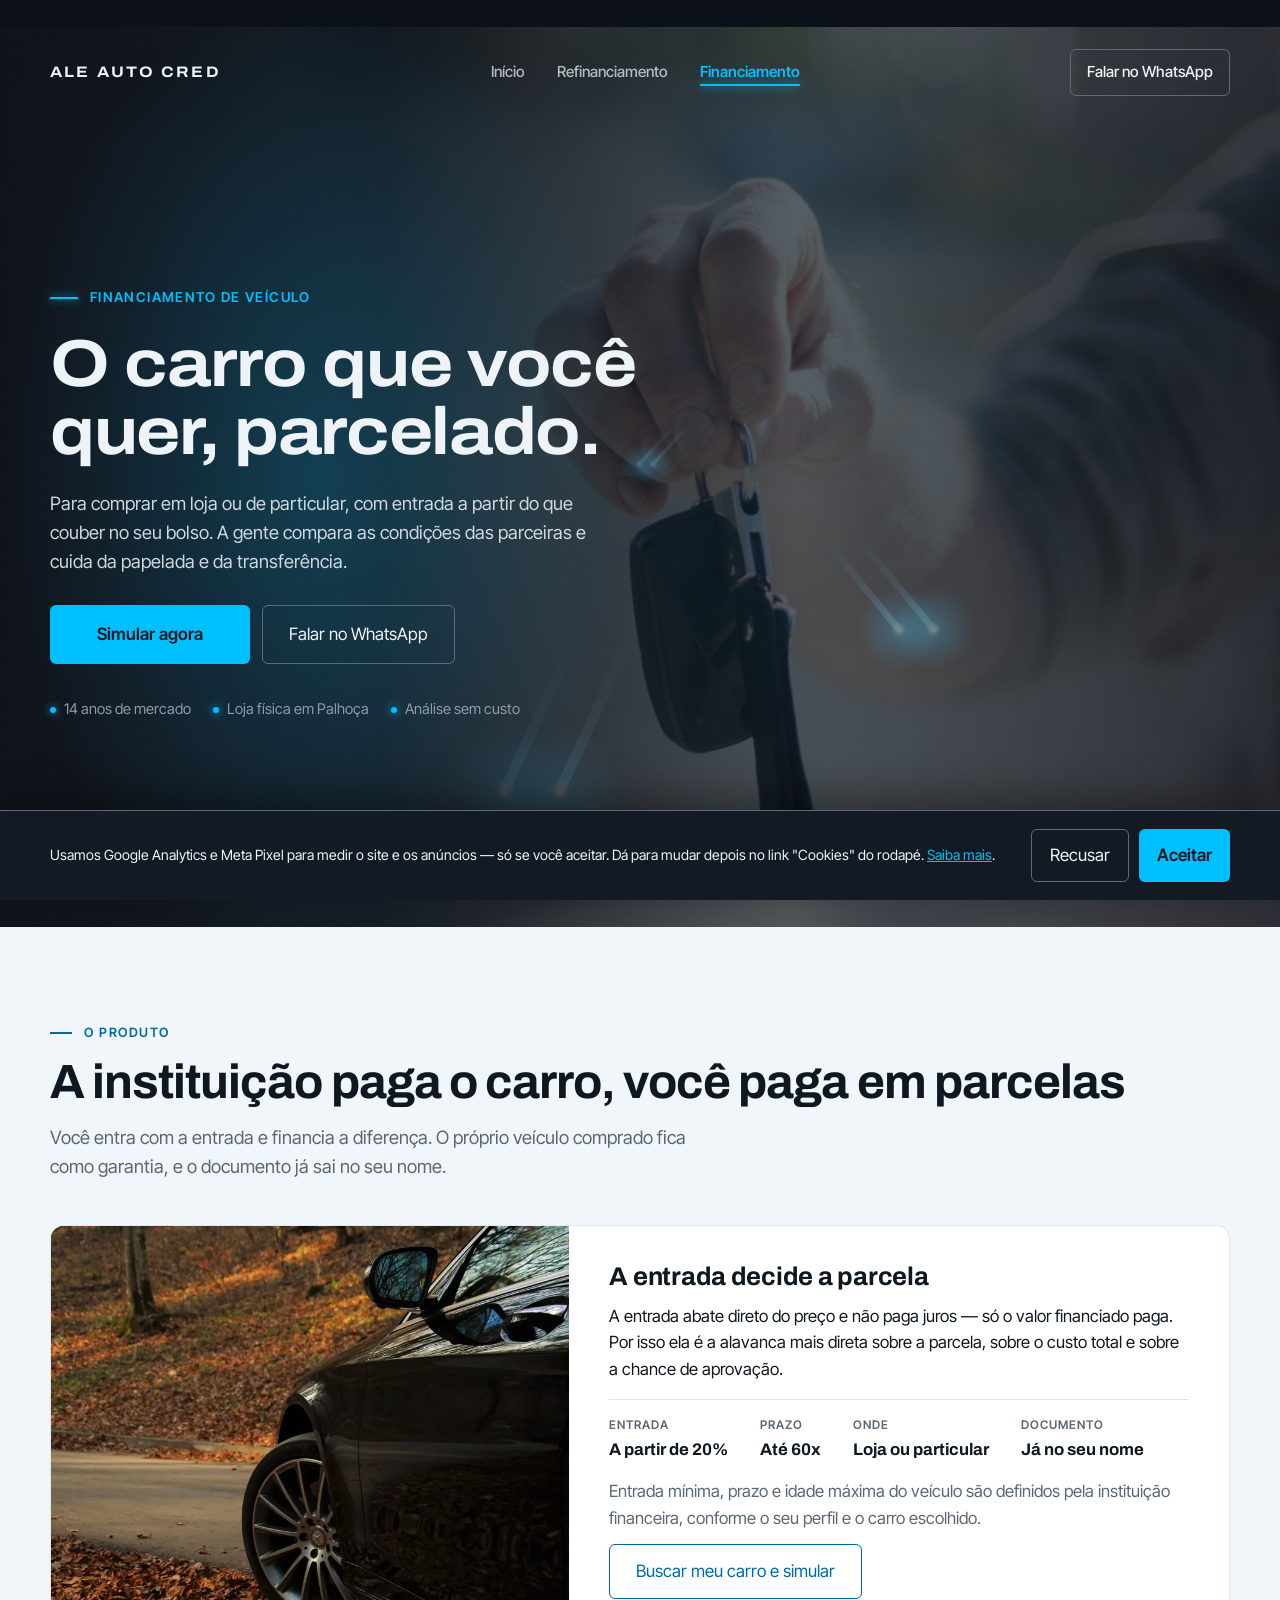
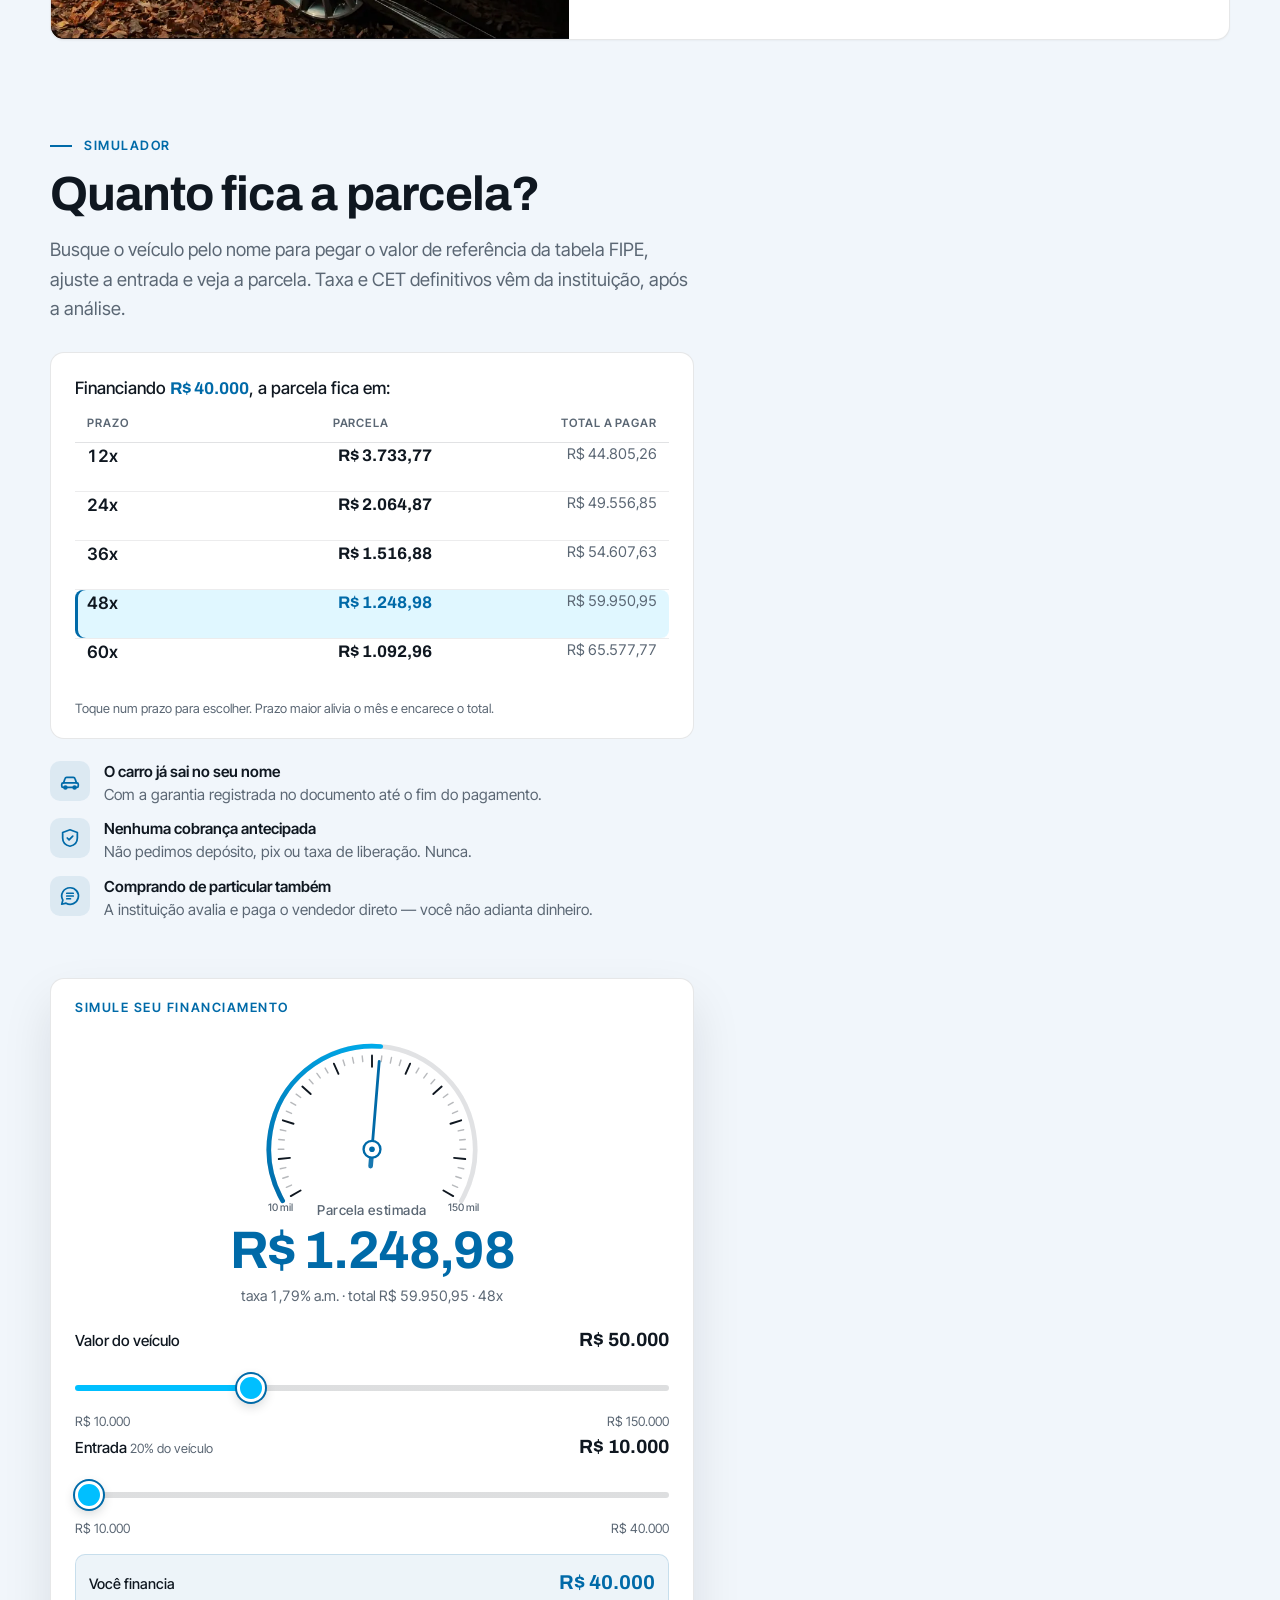
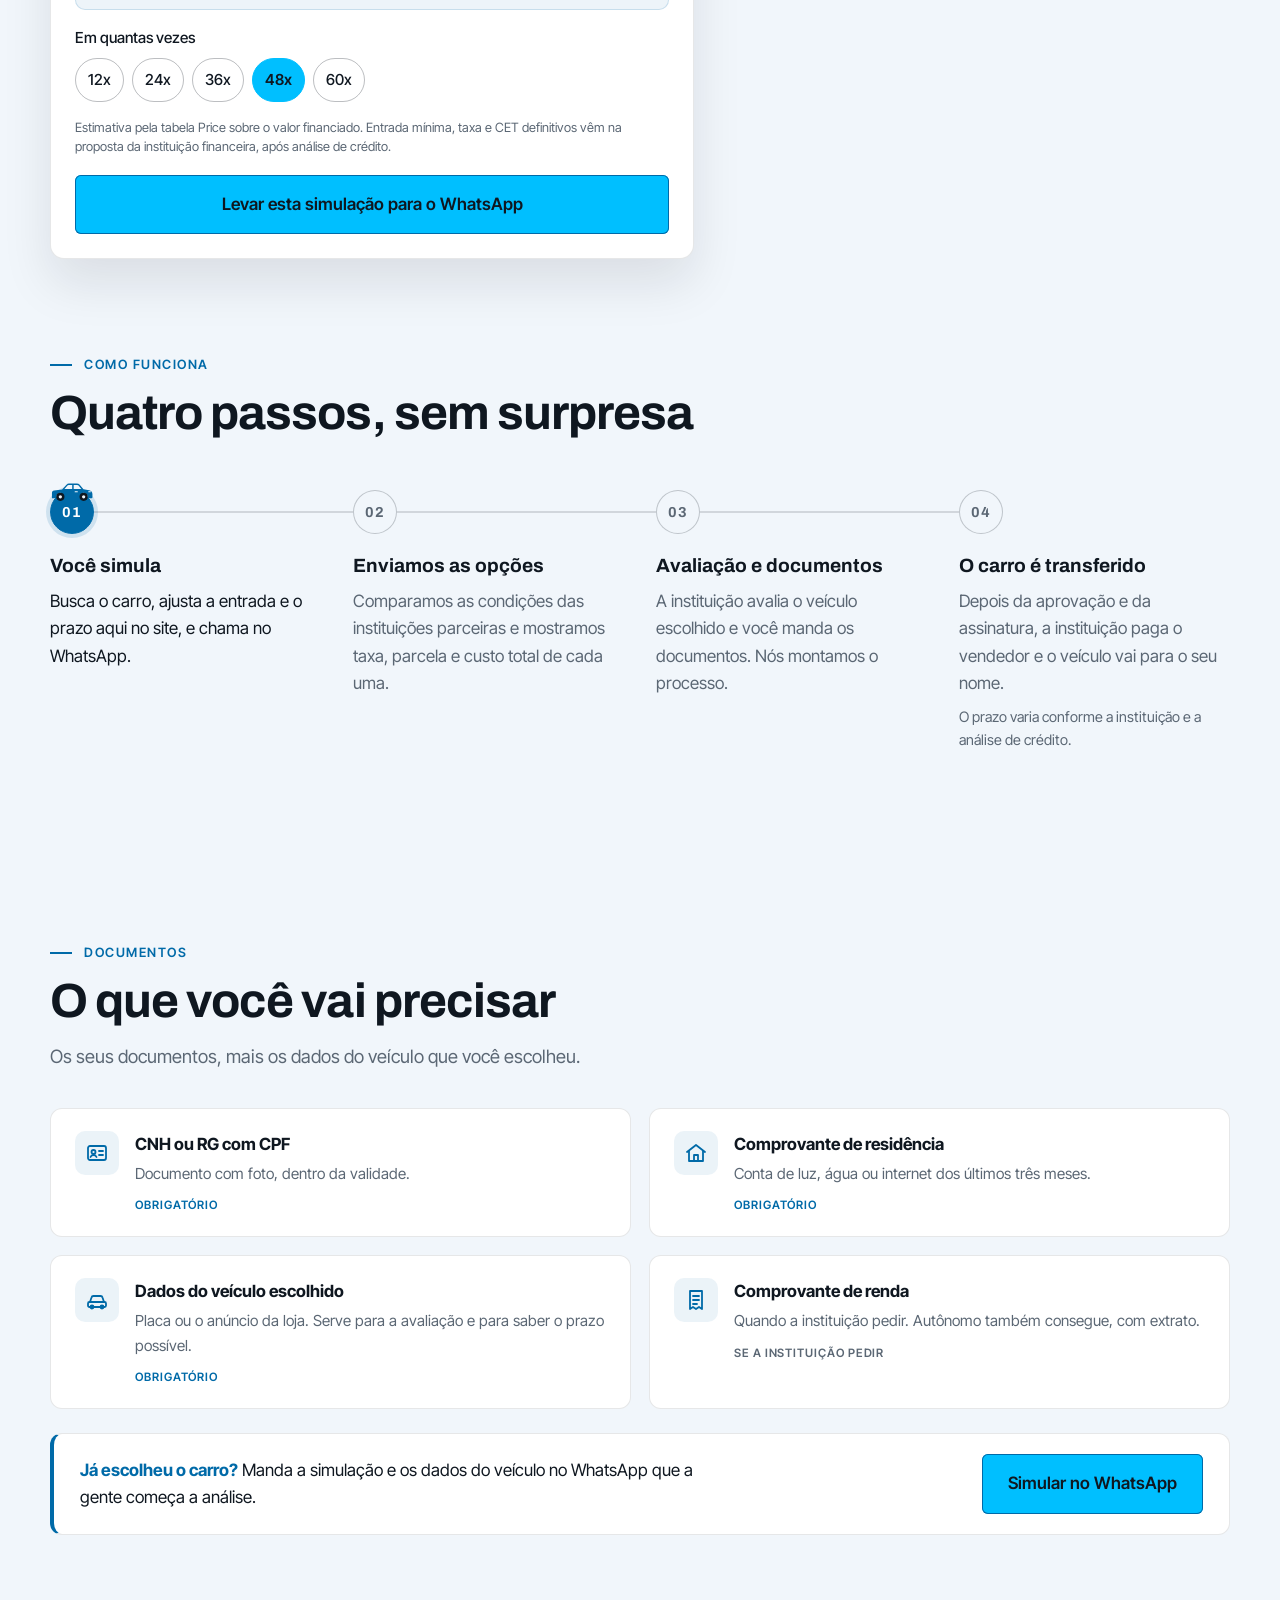
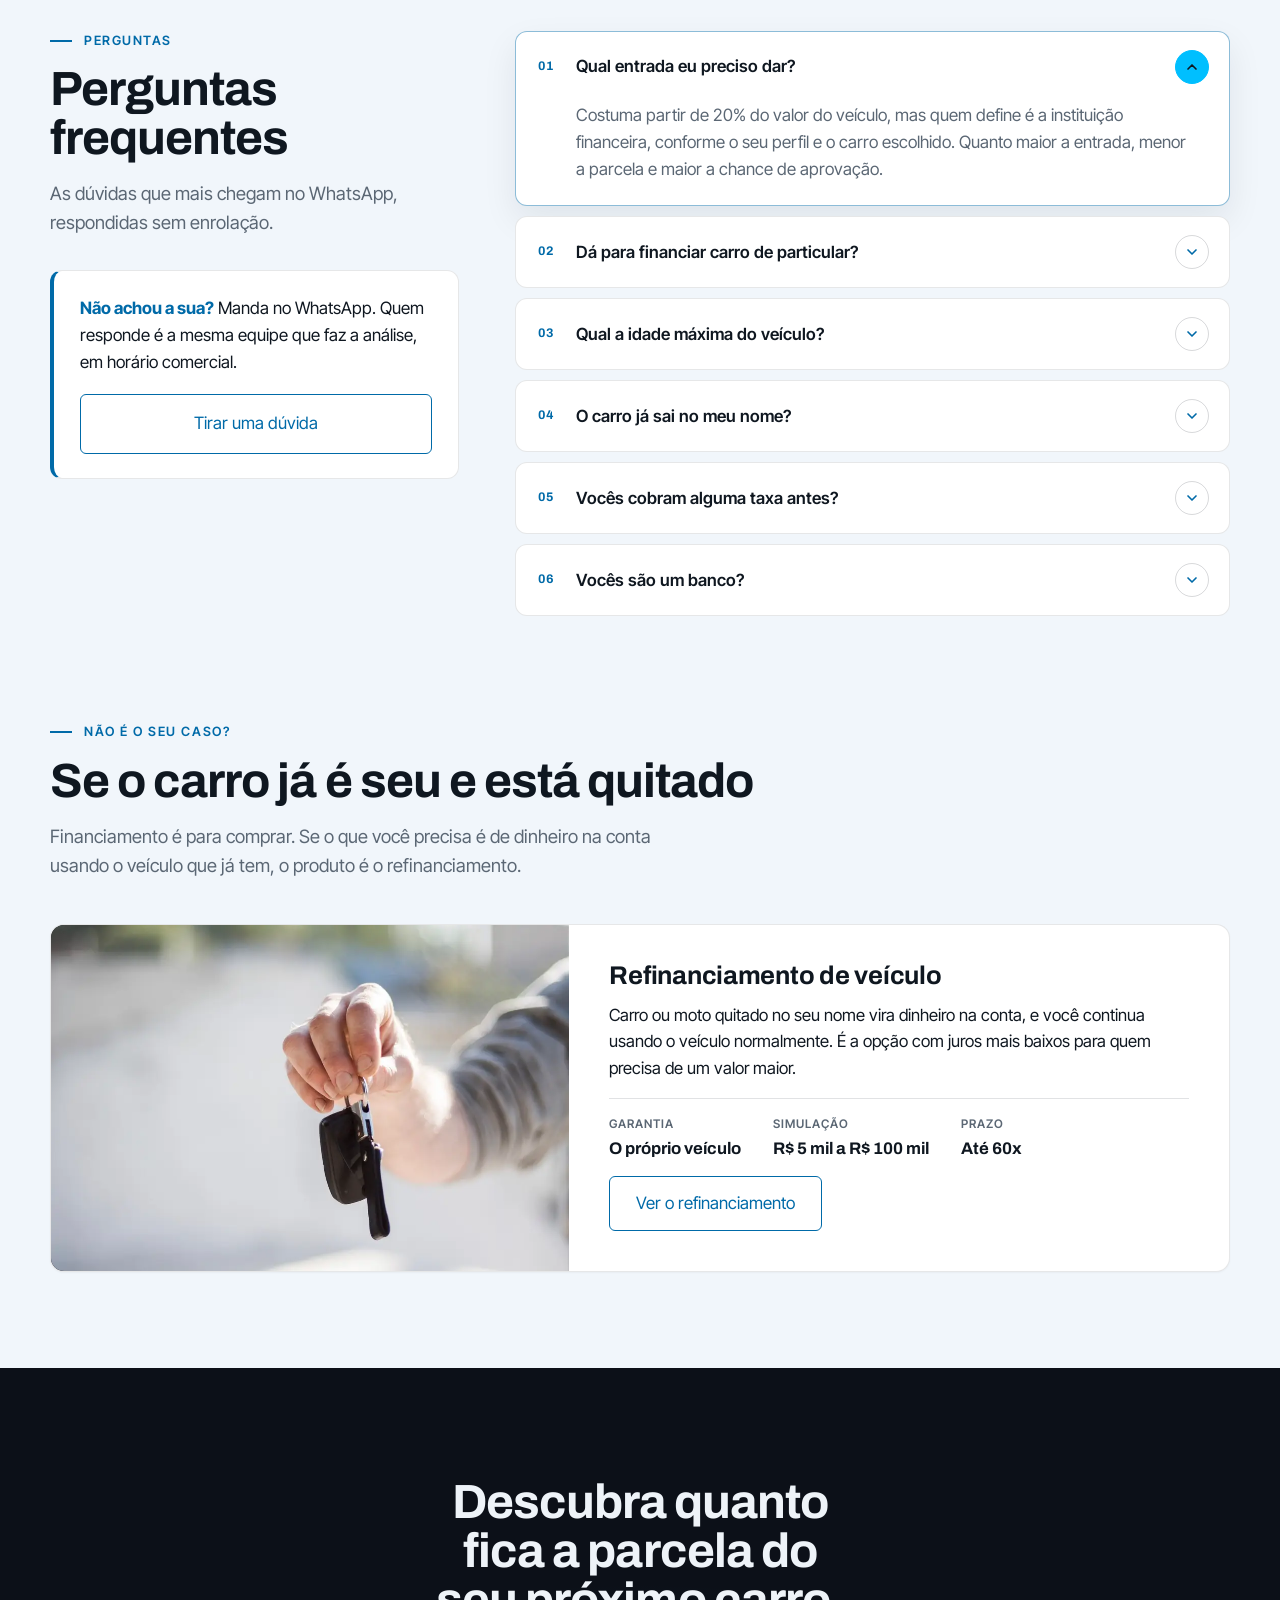
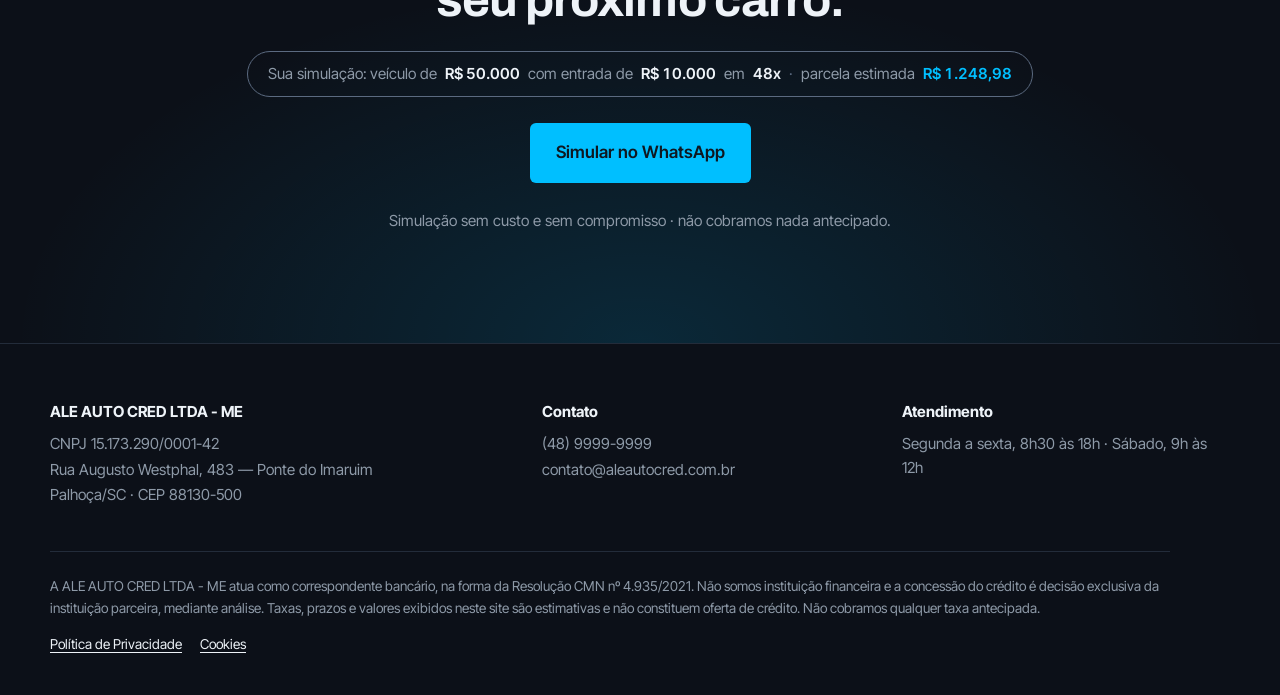
==== files/financiamento.html @ 10385e08 "Add files via upload" ====
<!DOCTYPE html>
<html lang="pt-BR">
<head>
<meta charset="utf-8">
<meta name="viewport" content="width=device-width, initial-scale=1">
<title>Financiamento de veículo em Palhoça | Ale Auto Cred</title>
<meta name="description" content="Compre o carro em loja ou de particular, com entrada a partir de 20%. Busque o modelo, veja a FIPE e simule a parcela. Palhoça e Grande Florianópolis.">
<meta name="theme-color" content="#0C1018">
<link rel="canonical" href="https://www.aleautocred.com.br/financiamento.html">
<link rel="icon" href="img/favicon.svg" type="image/svg+xml">

<meta property="og:type" content="website">
<meta property="og:locale" content="pt_BR">
<meta property="og:title" content="Financiamento de veículo | Ale Auto Cred">
<meta property="og:description" content="Compre o carro em loja ou de particular, com entrada a partir de 20%. Busque o modelo, veja a FIPE e simule a parcela. Palhoça e Grande Florianópolis.">
<meta property="og:image" content="https://www.aleautocred.com.br/img/og.jpg">

<link rel="preconnect" href="https://fonts.googleapis.com">
<link rel="preconnect" href="https://fonts.gstatic.com" crossorigin>
<link rel="stylesheet" href="https://fonts.googleapis.com/css2?family=Archivo:wdth,wght@62..125,400..700&family=Inter+Tight:wght@400;500;600&display=swap">
<link rel="stylesheet" href="estilo.css?v=20260921c">
</head>
<body data-produto="financiamento">

<a class="pula" href="#conteudo">Pular para o conteúdo</a>

﻿<!-- Silhuetas do veículo encontrado na busca FIPE. A categoria sai do nome do
     modelo, em app.js › categoriaVeiculo(). -->
<svg width="0" height="0" aria-hidden="true" focusable="false" style="position:absolute"><defs>
  <g id="sil-hatch">
    <path class="lataria" d="M5.4 17.8v-6.1c0-1 .5-1.9 1.4-2.4l1.1-.6 5.7-5.5c.7-.7 1.6-1.1 2.6-1.1h9.4c1.1 0 2.1.4 2.9 1.2l3.9 4.8 6 1c2 .3 3.4 2 3.4 4V16.6c0 .7-.5 1.2-1.2 1.2H39.23a4.3 4.3 0 1 0-8.06 0H16.83a4.3 4.3 0 1 0-8.06 0Z"/>
    <path class="vidro" d="M22.6 4.9h-5.4c-.6 0-1.2.2-1.6.7l-4 3.9h11Z"/>
    <path class="vidro" d="M24.2 4.9h3.4c.6 0 1.2.2 1.7.7l2.6 3.9h-7.7Z"/>
    <path class="risco" d="M25.8 11.6h2.3M40.5 10.9h1.8"/>
    <circle class="roda" cx="12.8" cy="16.3" r="4.3"/><circle class="roda" cx="35.2" cy="16.3" r="4.3"/>
    <circle class="aro" cx="12.8" cy="16.3" r="1.7"/><circle class="aro" cx="35.2" cy="16.3" r="1.7"/>
  </g>
  <g id="sil-sedan">
    <path class="lataria" d="M2 17.8V12.2c0-1.3.9-2.3 2.2-2.5l8.4-1.2 4.6-5c.7-.7 1.6-1.1 2.6-1.1h8.4c1.1 0 2.1.4 2.9 1.2l3.9 4.8 6 1c2 .3 3.4 2 3.4 4V16.6c0 .7-.5 1.2-1.2 1.2H39.23a4.3 4.3 0 1 0-8.06 0H14.83a4.3 4.3 0 1 0-8.06 0Z"/>
    <path class="vidro" d="M23.2 3.9h-3.6c-.6 0-1.2.2-1.6.7l-2.9 3.4h8.1Z"/>
    <path class="vidro" d="M24.8 3.9h3.6c.6 0 1.2.2 1.7.7l2.65 3.4h-7.95Z"/>
    <path class="risco" d="M26.3 11h2.3M40.5 10.9h1.8"/>
    <circle class="roda" cx="10.8" cy="16.3" r="4.3"/><circle class="roda" cx="35.2" cy="16.3" r="4.3"/>
    <circle class="aro" cx="10.8" cy="16.3" r="1.7"/><circle class="aro" cx="35.2" cy="16.3" r="1.7"/>
  </g>
  <g id="sil-suv">
    <path class="lataria" d="M4 17.4V9.6c0-1.1.7-2 1.8-2.3l2-.6 4.4-3.8c.8-.7 1.8-1.1 2.9-1.1h11.3c1.2 0 2.3.4 3.1 1.2l3.7 3.7 5.9 1c2 .3 3.4 2 3.4 4v4.5c0 .7-.5 1.2-1.2 1.2H40a4.8 4.8 0 1 0-9.6 0H17.6a4.8 4.8 0 1 0-9.6 0Z"/>
    <path class="vidro" d="M22.5 3.5h-5.9c-.7 0-1.3.2-1.8.7l-3.4 3.2h11.1Z"/>
    <path class="vidro" d="M24.1 3.5h4.1c.7 0 1.4.3 1.9.8l2.7 3.1h-8.7Z"/>
    <path class="risco" d="M25.6 10.8h2.4M40.8 10.4h1.7"/>
    <circle class="roda" cx="12.8" cy="16.4" r="4.8"/><circle class="roda" cx="35.2" cy="16.4" r="4.8"/>
    <circle class="aro" cx="12.8" cy="16.4" r="1.9"/><circle class="aro" cx="35.2" cy="16.4" r="1.9"/>
  </g>
  <g id="sil-picape">
    <path class="lataria" d="M2.6 17.6v-7.4h13.1l3.9-4.6c.7-.8 1.7-1.3 2.8-1.3h6.8c1.1 0 2.1.4 2.9 1.2l3.9 4.6 5.8 1c2 .3 3.4 2 3.4 4v1.3c0 .7-.5 1.2-1.2 1.2H40a4.6 4.6 0 1 0-9.2 0H16.4a4.6 4.6 0 1 0-9.2 0Z"/>
    <path class="vidro" d="M25.4 6.3h-2.6c-.6 0-1.2.3-1.6.7l-2.9 3.2h7.1Z"/>
    <path class="vidro" d="M27 6.3h2.5c.6 0 1.2.3 1.6.7l2.7 3.2H27Z"/>
    <path class="risco" d="M28.6 12.8h2.3M40.6 11.4h1.7M3.6 11.6h12.4"/>
    <circle class="roda" cx="11.8" cy="16.4" r="4.6"/><circle class="roda" cx="35.4" cy="16.4" r="4.6"/>
    <circle class="aro" cx="11.8" cy="16.4" r="1.8"/><circle class="aro" cx="35.4" cy="16.4" r="1.8"/>
  </g>
  <g id="sil-moto">
    <path class="quadro" d="M31.4 7.2 35.9 14.8M13.4 14.9 20 11.4M20 11.4h7.6M27.6 11.4 31.4 7.2M29.2 5.5h4.8"/>
    <path class="lataria" d="M12.6 12.2l4.2-2.2h5.8l1.8-2.6c.5-.7 1.3-1.1 2.2-1.1h3c1.1 0 2 .7 2.3 1.8l.4 1.6-4.2 1.6h-4l-2.4 2.6h-6c-1.4 0-2.4-.9-3.1-1.7Z"/>
    <circle class="roda" cx="10.8" cy="15.6" r="5"/><circle class="roda" cx="36" cy="15.6" r="5"/>
    <circle class="aro" cx="10.8" cy="15.6" r="2"/><circle class="aro" cx="36" cy="15.6" r="2"/>
  </g>
</defs></svg>

<!-- ═══════════════ HERO ═══════════════ -->
<section class="hero" id="topo">
  <div class="hero-foto" aria-hidden="true"></div>
  <div class="hero-tinta" aria-hidden="true"></div>
  <canvas id="pista" aria-hidden="true"></canvas>
  <div class="veu" aria-hidden="true"></div>
  <div class="luz" id="luz" aria-hidden="true"></div>
  <div class="ruido" aria-hidden="true"></div>

  <header class="topo">
    <div class="wrap topo-in">
      <a class="marca" href="index.html">ALE AUTO CRED</a>
      <nav class="menu" aria-label="Principal">
        <a href="index.html">Início</a>
        <a href="refinanciamento.html">Refinanciamento</a>
        <a href="financiamento.html" aria-current="page">Financiamento</a>
      </nav>
      <a class="topo-link" data-zap data-origem="header" href="#" target="_blank" rel="noopener">Falar no WhatsApp</a>
    </div>
  </header>

  <div class="wrap hero-grid" id="conteudo">
    <div class="hero-txt" id="heroTxt">
      <p class="selo">Financiamento de veículo</p>
      <h1>O carro que você quer, parcelado.</h1>
      <p class="sub">Para comprar em loja ou de particular, com entrada a partir do que couber no seu bolso. A gente compara as condições das parceiras e cuida da papelada e da transferência.</p>
      <div class="ctas">
        <a class="btn-acento" href="#simular">Simular agora</a>
        <a class="btn-linha" data-zap data-origem="hero-financ" href="#" target="_blank" rel="noopener">Falar no WhatsApp</a>
      </div>
      <div class="confia">
        <span data-anos>14 anos de mercado</span>
        <span>Loja física em Palhoça</span>
        <span>Análise sem custo</span>
      </div>
    </div>
  </div>
</section>

<main>

<!-- ═══════════════ O QUE É ═══════════════ -->
<section class="papel-sec sec" id="o-que-e">
  <div class="wrap">
    <p class="rotulo-sec">O produto</p>
    <h2>A instituição paga o carro, você paga em parcelas</h2>
    <p class="lede">Você entra com a entrada e financia a diferença. O próprio veículo comprado fica
      como garantia, e o documento já sai no seu nome.</p>

    <div class="produtos solo">
      <article class="produto largo destaque">
        <figure class="produto-foto">
          <img src="img/produto-financiamento.webp" width="1024" height="683" alt="Carro sedã preto estacionado em uma rua" loading="lazy" decoding="async">
        </figure>
        <div class="produto-corpo">
          <h3>A entrada decide a parcela</h3>
          <p>A entrada abate direto do preço e não paga juros — só o valor financiado paga. Por isso
            ela é a alavanca mais direta sobre a parcela, sobre o custo total e sobre a chance de
            aprovação.</p>
          <ul class="produto-dados">
            <li><span>Entrada</span><strong>A partir de 20%</strong></li>
            <li><span>Prazo</span><strong data-cfg="prazo">Até 60x</strong></li>
            <li><span>Onde</span><strong>Loja ou particular</strong></li>
            <li><span>Documento</span><strong>Já no seu nome</strong></li>
          </ul>
          <p class="cond">Entrada mínima, prazo e idade máxima do veículo são definidos pela
            instituição financeira, conforme o seu perfil e o carro escolhido.</p>
          <a class="btn-linha" href="#simular">Buscar meu carro e simular</a>
        </div>
      </article>
    </div>
  </div>
</section>

<!-- ═══════════════ SIMULADOR ═══════════════ -->
<section class="papel-sec sec sem-topo" id="simular">
  <div class="wrap simular">
    <div class="simular-txt">
      <p class="rotulo-sec">Simulador</p>
      <h2>Quanto fica a parcela?</h2>
      <p class="lede">Busque o veículo pelo nome para pegar o valor de referência da tabela FIPE,
        ajuste a entrada e veja a parcela. Taxa e CET definitivos vêm da instituição, após a análise.</p>

      <div class="prazos-quadro">
        <p class="prazos-quadro-titulo">Financiando <strong data-sim="financiado">R$ 40.000</strong>, a parcela fica em:</p>
        <table class="prazos-tabela">
          <thead>
            <tr><th scope="col">Prazo</th><th scope="col">Parcela</th><th scope="col">Total a pagar</th></tr>
          </thead>
          <tbody id="tabelaPrazos"></tbody>
        </table>
        <p class="fina">Toque num prazo para escolher. Prazo maior alivia o mês e encarece o total.</p>
      </div>

      <ul class="simular-pontos">
        <li>
          <span class="simular-icone" aria-hidden="true"><svg viewBox="0 0 24 24"><path d="M5 14l1.5-4.5A2 2 0 0 1 8.4 8h7.2a2 2 0 0 1 1.9 1.5L19 14"/><rect x="3" y="14" width="18" height="5" rx="1.5"/><circle cx="7" cy="19" r="1.5"/><circle cx="17" cy="19" r="1.5"/></svg></span>
          <span><strong>O carro já sai no seu nome</strong><br>Com a garantia registrada no documento até o fim do pagamento.</span>
        </li>
        <li>
          <span class="simular-icone" aria-hidden="true"><svg viewBox="0 0 24 24"><path d="M12 3 4 6v6c0 5 3.5 8 8 9 4.5-1 8-4 8-9V6l-8-3Z"/><path d="m9 12 2 2 4-4"/></svg></span>
          <span><strong>Nenhuma cobrança antecipada</strong><br>Não pedimos depósito, pix ou taxa de liberação. Nunca.</span>
        </li>
        <li>
          <span class="simular-icone" aria-hidden="true"><svg viewBox="0 0 24 24"><path d="M12 3a9 9 0 0 0-7.8 13.5L3 21l4.7-1.2A9 9 0 1 0 12 3Z"/><path d="M8.5 12h7M8.5 9h7M8.5 15h4"/></svg></span>
          <span><strong>Comprando de particular também</strong><br>A instituição avalia e paga o vendedor direto — você não adianta dinheiro.</span>
        </li>
      </ul>
    </div>

    ﻿<div class="cluster" role="group" aria-labelledby="simTitulo">
        <h3 class="cluster-titulo" id="simTitulo">Simule seu financiamento</h3>

        <svg class="gauge" viewBox="0 0 320 210" aria-hidden="true" focusable="false">
          <defs>
            <linearGradient id="arcoGrad" x1="0" y1="1" x2="1" y2="0">
              <stop offset="0" stop-color="#006AA8"/><stop offset="1" stop-color="#00BFFF"/>
            </linearGradient>
          </defs>
          <path class="arco-base" id="arcoBase" d=""/>
          <g id="ticks"></g>
          <path class="arco-luz" id="arcoLuz" d=""/>
          <text class="rotulo" id="lblMin" x="62" y="206" text-anchor="middle"></text>
          <text class="rotulo" id="lblMax" x="258" y="206" text-anchor="middle"></text>
          <g id="agulha" transform="rotate(-120 160 140)">
            <line class="agulha-cauda" x1="160" y1="140" x2="160" y2="158"/>
            <line class="agulha" x1="160" y1="140" x2="160" y2="46"/>
          </g>
          <circle class="cubo" cx="160" cy="140" r="9"/>
          <circle class="cubo-centro" cx="160" cy="140" r="3"/>
        </svg>

        <div class="leitura" aria-live="polite" aria-atomic="true">
          <p class="leitura-rotulo">Parcela estimada</p>
          <p class="num" id="parcela">—</p>
          <p class="leitura-sub" id="parcelaSub"></p>
        </div>

        <!-- Busca na FIPE. Só aparece depois que a API responde; se ela falhar,
             este bloco some e o slider manual abaixo volta ao lugar dele. -->
        <div class="busca-bloco" id="buscaBloco" hidden>
          <label class="campo" for="veiculo"><span>Qual é o veículo?</span></label>
          <div class="busca">
            <span class="busca-lupa" aria-hidden="true"><svg viewBox="0 0 24 24"><circle cx="11" cy="11" r="7"/><path d="m16.5 16.5 4 4"/></svg></span>
            <input type="text" id="veiculo" autocomplete="off" spellcheck="false"
                   role="combobox" aria-expanded="false" aria-controls="veiculoLista"
                   aria-autocomplete="list" aria-describedby="veiculoDica"
                   placeholder="Comece pela marca: Fiat, VW, Honda…">
            <ul class="busca-lista" id="veiculoLista" role="listbox" aria-label="Sugestões de veículo" hidden></ul>
          </div>
          <p class="campo-nota" id="veiculoDica">Comece pela marca.</p>

          <figure class="veiculo-achado" id="veiculoAchado" hidden>
            <svg class="veiculo-arte" viewBox="0 0 46 22" aria-hidden="true"><use id="veiculoArte" href="#sil-hatch"/></svg>
            <figcaption class="veiculo-dados">
              <p class="veiculo-nome" id="veiculoNome"></p>
              <p class="veiculo-fipe">Tabela FIPE <strong id="veiculoValor"></strong></p>
              <p class="fina" id="veiculoMeta"></p>
              <button type="button" class="link-trocar" id="trocarVeiculo">Trocar veículo</button>
            </figcaption>
          </figure>
          <p class="cond">Valor de referência da tabela FIPE. O quanto a instituição financia depende
            da análise e da avaliação do veículo.</p>
        </div>

        <!-- Fallback: o slider de sempre, usado quando a busca não está disponível. -->
        <div id="valorManual">
          <label class="campo" for="valor">
            <span>Valor do veículo</span>
            <output id="valorOut" for="valor"></output>
          </label>
          <input class="faixa" type="range" id="valor" min="10000" max="150000" step="1000" value="50000">
          <div class="faixa-limites" aria-hidden="true"><span id="limMin"></span><span id="limMax"></span></div>
        </div>

        <label class="campo" for="entrada">
          <span>Entrada <span class="campo-nota" id="entradaPct">20% do veículo</span></span>
          <output id="entradaOut" for="entrada"></output>
        </label>
        <input class="faixa" type="range" id="entrada" min="10000" max="40000" step="1000" value="10000">
        <div class="faixa-limites" aria-hidden="true"><span id="entMin"></span><span id="entMax"></span></div>

        <p class="financia"><span>Você financia</span><strong id="financiado">R$ 40.000</strong></p>

        <p class="prazos-rotulo" id="prazosRotulo">Em quantas vezes</p>
        <div class="prazos" role="radiogroup" aria-labelledby="prazosRotulo" id="prazos"></div>

        <p class="aviso">Estimativa pela tabela Price sobre o valor financiado. Entrada mínima, taxa e CET definitivos vêm na proposta da instituição financeira, após análise de crédito.</p>

        <a class="btn-acento" data-zap data-origem="guia-financ-simulador" href="#" target="_blank" rel="noopener">Levar esta simulação para o WhatsApp</a>
        <noscript><p>Ative o JavaScript para usar o simulador — ou chame direto no WhatsApp pelo botão acima.</p></noscript>
      </div>

  </div>
</section>

<!-- ═══════════════ COMO FUNCIONA ═══════════════ -->
<section class="papel-sec sec sem-topo" id="como-funciona">
  <div class="wrap">
    <p class="rotulo-sec">Como funciona</p>
    <h2>Quatro passos, sem surpresa</h2>
    <ol class="passos" id="passos">
      <li class="passo ativo" data-passo="0" aria-current="step">
        <span class="carro" aria-hidden="true"><span class="carro-corpo"><svg viewBox="0 0 46 22"><path class="lataria" d="M2 17.8V12.2c0-1.3.9-2.3 2.2-2.5l8.4-1.2 4.6-5c.7-.7 1.6-1.1 2.6-1.1h8.4c1.1 0 2.1.4 2.9 1.2l3.9 4.8 6 1c2 .3 3.4 2 3.4 4V16.6c0 .7-.5 1.2-1.2 1.2H39.23a4.3 4.3 0 1 0-8.06 0H14.83a4.3 4.3 0 1 0-8.06 0Z"/><path class="vidro" d="M23.2 3.9h-3.6c-.6 0-1.2.2-1.6.7l-2.9 3.4h8.1Z"/><path class="vidro" d="M24.8 3.9h3.6c.6 0 1.2.2 1.7.7l2.65 3.4h-7.95Z"/><path class="risco" d="M26.3 11h2.3M40.5 10.9h1.8"/><circle class="roda" cx="10.8" cy="16.3" r="4.3"/><circle class="roda" cx="35.2" cy="16.3" r="4.3"/><circle class="aro" cx="10.8" cy="16.3" r="1.7"/><circle class="aro" cx="35.2" cy="16.3" r="1.7"/></svg></span></span>
        <h3><button type="button" class="passo-bt"><span class="n" aria-hidden="true">01</span><span class="passo-titulo">Você simula</span></button></h3>
        <p>Busca o carro, ajusta a entrada e o prazo aqui no site, e chama no WhatsApp.</p>
      </li>
      <li class="passo" data-passo="1">
        <span class="carro" aria-hidden="true"><span class="carro-corpo"><svg viewBox="0 0 46 22"><path class="lataria" d="M2 17.8V12.2c0-1.3.9-2.3 2.2-2.5l8.4-1.2 4.6-5c.7-.7 1.6-1.1 2.6-1.1h8.4c1.1 0 2.1.4 2.9 1.2l3.9 4.8 6 1c2 .3 3.4 2 3.4 4V16.6c0 .7-.5 1.2-1.2 1.2H39.23a4.3 4.3 0 1 0-8.06 0H14.83a4.3 4.3 0 1 0-8.06 0Z"/><path class="vidro" d="M23.2 3.9h-3.6c-.6 0-1.2.2-1.6.7l-2.9 3.4h8.1Z"/><path class="vidro" d="M24.8 3.9h3.6c.6 0 1.2.2 1.7.7l2.65 3.4h-7.95Z"/><path class="risco" d="M26.3 11h2.3M40.5 10.9h1.8"/><circle class="roda" cx="10.8" cy="16.3" r="4.3"/><circle class="roda" cx="35.2" cy="16.3" r="4.3"/><circle class="aro" cx="10.8" cy="16.3" r="1.7"/><circle class="aro" cx="35.2" cy="16.3" r="1.7"/></svg></span></span>
        <h3><button type="button" class="passo-bt"><span class="n" aria-hidden="true">02</span><span class="passo-titulo">Enviamos as opções</span></button></h3>
        <p>Comparamos as condições das instituições parceiras e mostramos taxa, parcela e custo total de cada uma.</p>
      </li>
      <li class="passo" data-passo="2">
        <span class="carro" aria-hidden="true"><span class="carro-corpo"><svg viewBox="0 0 46 22"><path class="lataria" d="M2 17.8V12.2c0-1.3.9-2.3 2.2-2.5l8.4-1.2 4.6-5c.7-.7 1.6-1.1 2.6-1.1h8.4c1.1 0 2.1.4 2.9 1.2l3.9 4.8 6 1c2 .3 3.4 2 3.4 4V16.6c0 .7-.5 1.2-1.2 1.2H39.23a4.3 4.3 0 1 0-8.06 0H14.83a4.3 4.3 0 1 0-8.06 0Z"/><path class="vidro" d="M23.2 3.9h-3.6c-.6 0-1.2.2-1.6.7l-2.9 3.4h8.1Z"/><path class="vidro" d="M24.8 3.9h3.6c.6 0 1.2.2 1.7.7l2.65 3.4h-7.95Z"/><path class="risco" d="M26.3 11h2.3M40.5 10.9h1.8"/><circle class="roda" cx="10.8" cy="16.3" r="4.3"/><circle class="roda" cx="35.2" cy="16.3" r="4.3"/><circle class="aro" cx="10.8" cy="16.3" r="1.7"/><circle class="aro" cx="35.2" cy="16.3" r="1.7"/></svg></span></span>
        <h3><button type="button" class="passo-bt"><span class="n" aria-hidden="true">03</span><span class="passo-titulo">Avaliação e documentos</span></button></h3>
        <p>A instituição avalia o veículo escolhido e você manda os documentos. Nós montamos o processo.</p>
      </li>
      <li class="passo" data-passo="3">
        <h3><button type="button" class="passo-bt"><span class="n" aria-hidden="true">04</span><span class="passo-titulo">O carro é transferido</span></button></h3>
        <p>Depois da aprovação e da assinatura, a instituição paga o vendedor e o veículo vai para o seu nome.</p>
        <p class="cond">O prazo varia conforme a instituição e a análise de crédito.</p>
      </li>
    </ol>
  </div>
</section>


<!-- ═══════════════ DOCUMENTOS ═══════════════ -->
<section class="papel-sec sec" id="documentos">
  <div class="wrap">
    <p class="rotulo-sec">Documentos</p>
    <h2>O que você vai precisar</h2>
    <p class="lede">Os seus documentos, mais os dados do veículo que você escolheu.</p>
    <div class="docs">
      <div class="doc">
        <span class="doc-icone" aria-hidden="true"><svg viewBox="0 0 24 24"><rect x="3" y="5" width="18" height="14" rx="2"/><circle cx="8.5" cy="11" r="2"/><path d="M14 10h4M14 14h4M5.5 16c.6-1.5 1.7-2 3-2s2.4.5 3 2"/></svg></span>
        <span class="doc-texto">
          <strong>CNH ou RG com CPF</strong>
          <span class="fina">Documento com foto, dentro da validade.</span>
          <span class="doc-tag obrigatorio">Obrigatório</span>
        </span>
      </div>
      <div class="doc">
        <span class="doc-icone" aria-hidden="true"><svg viewBox="0 0 24 24"><path d="M3 11 12 4l9 7"/><path d="M5 10v10h14V10"/><path d="M10 20v-6h4v6"/></svg></span>
        <span class="doc-texto">
          <strong>Comprovante de residência</strong>
          <span class="fina">Conta de luz, água ou internet dos últimos três meses.</span>
          <span class="doc-tag obrigatorio">Obrigatório</span>
        </span>
      </div>
      <div class="doc">
        <span class="doc-icone" aria-hidden="true"><svg viewBox="0 0 24 24"><path d="M5 14l1.5-4.5A2 2 0 0 1 8.4 8h7.2a2 2 0 0 1 1.9 1.5L19 14"/><rect x="3" y="14" width="18" height="5" rx="1.5"/><circle cx="7" cy="19" r="1.5"/><circle cx="17" cy="19" r="1.5"/></svg></span>
        <span class="doc-texto">
          <strong>Dados do veículo escolhido</strong>
          <span class="fina">Placa ou o anúncio da loja. Serve para a avaliação e para saber o prazo possível.</span>
          <span class="doc-tag obrigatorio">Obrigatório</span>
        </span>
      </div>
      <div class="doc">
        <span class="doc-icone" aria-hidden="true"><svg viewBox="0 0 24 24"><path d="M6 3h12v18l-3-2-3 2-3-2-3 2Z"/><path d="M9 8h6M9 12h6M9 16h4"/></svg></span>
        <span class="doc-texto">
          <strong>Comprovante de renda</strong>
          <span class="fina">Quando a instituição pedir. Autônomo também consegue, com extrato.</span>
          <span class="doc-tag">Se a instituição pedir</span>
        </span>
      </div>
    </div>
    <div class="docs-pronto">
      <p><strong>Já escolheu o carro?</strong> Manda a simulação e os dados do veículo no WhatsApp que a gente começa a análise.</p>
      <a class="btn-acento" data-zap data-origem="documentos-financ" href="#" target="_blank" rel="noopener">Simular no WhatsApp</a>
    </div>
  </div>
</section>

<!-- ═══════════════ FAQ ═══════════════ -->
<section class="papel-sec sec sem-topo" id="perguntas">
  <div class="wrap faq-grid">
    <div class="faq-intro">
      <p class="rotulo-sec">Perguntas</p>
      <h2>Perguntas frequentes</h2>
      <p class="lede">As dúvidas que mais chegam no WhatsApp, respondidas sem enrolação.</p>
    </div>
    <div class="faq" id="faq"></div>
    <div class="faq-ajuda">
      <p><strong>Não achou a sua?</strong> Manda no WhatsApp. Quem responde é a mesma equipe que faz a análise, em horário comercial.</p>
      <a class="btn-linha" data-zap data-mensagem="financiamento" data-origem="faq-financ" href="#" target="_blank" rel="noopener">Tirar uma dúvida</a>
    </div>
  </div>
</section>

<!-- ═══════════════ O OUTRO PRODUTO ═══════════════ -->
<section class="papel-sec sec sem-topo" id="refinanciamento">
  <div class="wrap">
    <p class="rotulo-sec">Não é o seu caso?</p>
    <h2>Se o carro já é seu e está quitado</h2>
    <p class="lede">Financiamento é para comprar. Se o que você precisa é de dinheiro na conta usando
      o veículo que já tem, o produto é o refinanciamento.</p>

    <div class="produtos solo">
      <article class="produto largo">
        <figure class="produto-foto">
          <img src="img/produto-refinanciamento.webp" width="1024" height="683" alt="Mão segurando a chave de um carro" loading="lazy" decoding="async">
        </figure>
        <div class="produto-corpo">
          <h3>Refinanciamento de veículo</h3>
          <p>Carro ou moto quitado no seu nome vira dinheiro na conta, e você continua usando o
            veículo normalmente. É a opção com juros mais baixos para quem precisa de um valor maior.</p>
          <ul class="produto-dados">
            <li><span>Garantia</span><strong>O próprio veículo</strong></li>
            <li><span>Simulação</span><strong data-cfg="faixa">R$ 5 mil a R$ 100 mil</strong></li>
            <li><span>Prazo</span><strong data-cfg="prazo">Até 60x</strong></li>
          </ul>
          <a class="btn-linha" href="refinanciamento.html">Ver o refinanciamento</a>
        </div>
      </article>
    </div>
  </div>
</section>

<!-- ═══════════════ CTA FINAL ═══════════════ -->
<section class="painel-sec fim-sec">
  <div class="wrap fim">
    <h2>Descubra quanto fica a parcela do seu próximo carro.</h2>
    <p class="fim-leitura" aria-live="polite">
      Sua simulação: veículo de <strong data-sim="valor">R$ 50.000</strong> com entrada de
      <strong data-sim="entrada">R$ 10.000</strong> em <strong data-sim="prazo">48x</strong>
      <span class="fim-sep" aria-hidden="true">·</span> parcela estimada <strong data-sim="parcela">—</strong>
    </p>
    <a class="btn-acento" data-zap data-origem="final-financ" href="#" target="_blank" rel="noopener">Simular no WhatsApp</a>
    <p class="fina">Simulação sem custo e sem compromisso · não cobramos nada antecipado.</p>
  </div>
</section>
</main>

<!-- ═══════════════ RODAPÉ ═══════════════ -->
<footer>
  <div class="wrap">
    <div class="cols">
      <div>
        <strong>ALE AUTO CRED LTDA - ME</strong>
        <p>CNPJ 15.173.290/0001-42</p>
        <p>Rua Augusto Westphal, 483 — Ponte do Imaruim<br>Palhoça/SC · CEP 88130-500</p>
      </div>
      <div>
        <strong>Contato</strong>
        <p data-telefone>(48) 9999-9999</p>
        <p data-email>contato@aleautocred.com.br</p>
      </div>
      <div>
        <strong>Atendimento</strong>
        <p data-horario>Segunda a sexta, 8h30 às 18h · Sábado, 9h às 12h</p>
      </div>
    </div>
    <div class="legal">
      <p>A ALE AUTO CRED LTDA - ME atua como correspondente bancário, na forma da Resolução CMN
        nº 4.935/2021. Não somos instituição financeira e a concessão do crédito é decisão exclusiva
        da instituição parceira, mediante análise. Taxas, prazos e valores exibidos neste site são
        estimativas e não constituem oferta de crédito. Não cobramos qualquer taxa antecipada.</p>
      <p class="links">
        <a href="politica-de-privacidade.html">Política de Privacidade</a>
        <button type="button" id="abrirCookies">Cookies</button>
      </p>
    </div>
  </div>
</footer>

<a class="zap" id="zapFlut" aria-label="Falar no WhatsApp" data-zap data-origem="flutuante" href="#" target="_blank" rel="noopener">
  <svg viewBox="0 0 24 24" aria-hidden="true"><path d="M17.472 14.382c-.297-.149-1.758-.867-2.03-.967-.273-.099-.471-.148-.67.15-.197.297-.767.966-.94 1.164-.173.199-.347.223-.644.075-.297-.15-1.255-.463-2.39-1.475-.883-.788-1.48-1.761-1.653-2.059-.173-.297-.018-.458.13-.606.134-.133.298-.347.446-.52.149-.174.198-.298.298-.497.099-.198.05-.371-.025-.52-.075-.149-.669-1.612-.916-2.207-.242-.579-.487-.5-.669-.51-.173-.008-.371-.01-.57-.01-.198 0-.52.074-.792.372-.272.297-1.04 1.016-1.04 2.479 0 1.462 1.065 2.875 1.213 3.074.149.198 2.096 3.2 5.077 4.487.709.306 1.262.489 1.694.625.712.227 1.36.195 1.871.118.571-.085 1.758-.719 2.006-1.413.248-.694.248-1.289.173-1.413-.074-.124-.272-.198-.57-.347m-5.421 7.403h-.004a9.87 9.87 0 0 1-5.031-1.378l-.361-.214-3.741.982.998-3.648-.235-.374a9.86 9.86 0 0 1-1.51-5.26c.001-5.45 4.436-9.884 9.888-9.884 2.64 0 5.122 1.03 6.988 2.898a9.825 9.825 0 0 1 2.893 6.994c-.003 5.45-4.437 9.885-9.885 9.885m8.413-18.297A11.815 11.815 0 0 0 12.05 0C5.495 0 .16 5.335.157 11.892c0 2.096.547 4.142 1.588 5.945L.057 24l6.305-1.654a11.882 11.882 0 0 0 5.683 1.448h.005c6.554 0 11.89-5.335 11.893-11.893a11.821 11.821 0 0 0-3.48-8.413Z"/></svg>
</a>

<div class="cookies" id="cookies" role="region" aria-label="Aviso de cookies" hidden>
  <div class="wrap cookies-in">
    <p>Usamos Google Analytics e Meta Pixel para medir o site e os anúncios — só se você aceitar.
      Dá para mudar depois no link "Cookies" do rodapé.
      <a href="politica-de-privacidade.html">Saiba mais</a>.</p>
    <div class="cookies-acoes">
      <button class="btn-linha" type="button" id="cookiesRecusar">Recusar</button>
      <button class="btn-acento" type="button" id="cookiesAceitar">Aceitar</button>
    </div>
  </div>
</div>

<a class="zap" id="zapFlut" aria-label="Falar no WhatsApp" data-zap data-origem="flutuante" href="#" target="_blank" rel="noopener">
  <svg viewBox="0 0 24 24" aria-hidden="true"><path d="M17.472 14.382c-.297-.149-1.758-.867-2.03-.967-.273-.099-.471-.148-.67.15-.197.297-.767.966-.94 1.164-.173.199-.347.223-.644.075-.297-.15-1.255-.463-2.39-1.475-.883-.788-1.48-1.761-1.653-2.059-.173-.297-.018-.458.13-.606.134-.133.298-.347.446-.52.149-.174.198-.298.298-.497.099-.198.05-.371-.025-.52-.075-.149-.669-1.612-.916-2.207-.242-.579-.487-.5-.669-.51-.173-.008-.371-.01-.57-.01-.198 0-.52.074-.792.372-.272.297-1.04 1.016-1.04 2.479 0 1.462 1.065 2.875 1.213 3.074.149.198 2.096 3.2 5.077 4.487.709.306 1.262.489 1.694.625.712.227 1.36.195 1.871.118.571-.085 1.758-.719 2.006-1.413.248-.694.248-1.289.173-1.413-.074-.124-.272-.198-.57-.347m-5.421 7.403h-.004a9.87 9.87 0 0 1-5.031-1.378l-.361-.214-3.741.982.998-3.648-.235-.374a9.86 9.86 0 0 1-1.51-5.26c.001-5.45 4.436-9.884 9.888-9.884 2.64 0 5.122 1.03 6.988 2.898a9.825 9.825 0 0 1 2.893 6.994c-.003 5.45-4.437 9.885-9.885 9.885m8.413-18.297A11.815 11.815 0 0 0 12.05 0C5.495 0 .16 5.335.157 11.892c0 2.096.547 4.142 1.588 5.945L.057 24l6.305-1.654a11.882 11.882 0 0 0 5.683 1.448h.005c6.554 0 11.89-5.335 11.893-11.893a11.821 11.821 0 0 0-3.48-8.413Z"/></svg>
</a>

<div class="cookies" id="cookies" role="region" aria-label="Aviso de cookies" hidden>
  <div class="wrap cookies-in">
    <p>Usamos Google Analytics e Meta Pixel para medir o site e os anúncios — só se você aceitar.
      Dá para mudar depois no link "Cookies" do rodapé.
      <a href="politica-de-privacidade.html">Saiba mais</a>.</p>
    <div class="cookies-acoes">
      <button class="btn-linha" type="button" id="cookiesRecusar">Recusar</button>
      <button class="btn-acento" type="button" id="cookiesAceitar">Aceitar</button>
    </div>
  </div>
</div>


<script type="application/ld+json">
{
  "@context": "https://schema.org",
  "@type": "Service",
  "name": "Financiamento de veículo",
  "serviceType": "Financiamento de veículo com alienação fiduciária",
  "description": "Compra de veículo parcelada, com entrada, em loja ou de particular.",
  "url": "https://www.aleautocred.com.br/financiamento.html",
  "areaServed": [
    { "@type": "City", "name": "Palhoça" },
    { "@type": "City", "name": "São José" },
    { "@type": "City", "name": "Florianópolis" },
    { "@type": "City", "name": "Biguaçu" },
    { "@type": "City", "name": "Santo Amaro da Imperatriz" }
  ],
  "provider": {
    "@type": "FinancialService",
    "name": "Ale Auto Cred",
    "legalName": "ALE AUTO CRED LTDA - ME",
    "taxID": "15.173.290/0001-42",
    "url": "https://www.aleautocred.com.br/",
    "telephone": "+5548999999999",
    "address": {
      "@type": "PostalAddress",
      "streetAddress": "Rua Augusto Westphal, 483",
      "addressLocality": "Palhoça",
      "addressRegion": "SC",
      "postalCode": "88130-500",
      "addressCountry": "BR"
    }
  }
}
</script>

<script src="app.js?v=20260921c" defer></script>
</body>
</html>
---- files/estilo.css ----
﻿/* ═══════════════════════════════════════════════════════════
   ALE AUTO CRED — folha de estilo
   Conceito: painel de instrumentos × papel de contrato
   ═══════════════════════════════════════════════════════════ */

:root{
  /* ── ESCURO: painel de instrumentos (hero, quem atende, avaliações, local, CTA, rodapé) ── */
  --noite:#0C1018;         /* fundo do painel apagado */
  --painel:#141A24;        /* superfície elevada no escuro */
  --filete:#232C3A;        /* borda decorativa no escuro (1,35:1 — nunca em controle) */
  --filete-ui:#5B6A80;     /* borda de controle no escuro (3,46:1 noite · 3,17:1 painel) */

  /* ── AZUL: a luz e a ação ── */
  --acento:#00BFFF;         /* retroiluminação e botões (8,97:1 sobre noite) */
  --acento-luz:#66D9FF;     /* só brilho e hover, nunca texto pequeno */
  --acento-tinta:#006AA8;   /* azul sobre fundo claro (5,33:1 sobre papel) */

  /* ── CLARO: papel de contrato ── */
  --papel:#F1F6FB;         /* papel frio */
  --branco:#FFFFFF;
  --tinta:#0F1720;         /* texto sobre papel e sobre azul (8,50:1 no botão) */
  --grafite-papel:#5B6774; /* texto secundário sobre papel (5,31:1) */

  /* ── TEXTO SOBRE ESCURO ── */
  --claro:#EEF3F8;
  --grafite:#8E9AA8;       /* texto secundário sobre escuro (6,65:1 noite · 6,10:1 painel) */

  --foco:var(--acento);

  /* ── FOTO DO HERO ──────────────────────────────────────────
     Para trocar: salve a nova foto como img/hero.jpg (horizontal,
     assunto do lado direito). A tinta azul/noite é aplicada por
     CSS, então a foto real entra sem reeditar cor.              */
  --hero-img:url('img/hero.jpg');

  --barra-h:0px;           /* altura da barra de cookies, definida pelo JS */
}

*,*::before,*::after{box-sizing:border-box}
html{scroll-behavior:smooth}
body{
  margin:0;
  font-family:'Inter Tight',system-ui,-apple-system,sans-serif;
  font-size:17px;
  line-height:1.6;
  color:var(--claro);
  background:var(--noite);
  -webkit-font-smoothing:antialiased;
}
h1,h2,h3,.num{
  font-family:'Archivo',system-ui,sans-serif;
  font-weight:700;
  letter-spacing:-.02em;
  line-height:1.02;
  margin:0;
}
h1{font-size:clamp(2.5rem,5.2vw,4.5rem);font-stretch:112%;text-wrap:balance}
h2{font-size:clamp(2rem,4vw,3rem);text-wrap:balance}
h3{font-size:1.375rem;letter-spacing:-.01em}
p{margin:0}
a{color:inherit}
button{font:inherit;cursor:pointer;border:none;background:none;color:inherit}
img,svg{display:block;max-width:100%}
[hidden]{display:none!important}
.wrap{width:min(1180px,100% - 40px);margin-inline:auto}

:focus-visible{outline:3px solid var(--foco);outline-offset:3px;border-radius:4px}
.papel-sec :focus-visible{outline-color:var(--acento-tinta)}

.pula{position:absolute;left:-999px;top:12px;background:var(--acento);color:var(--tinta);padding:10px 16px;border-radius:6px;font-weight:600;z-index:100}
.pula:focus{left:12px}
.sr{position:absolute;width:1px;height:1px;overflow:hidden;clip:rect(0 0 0 0);white-space:nowrap}

/* ─────────────────────────────────────────────────────────────
   BOTÕES
   ───────────────────────────────────────────────────────────── */
.btn-acento{
  display:inline-flex;align-items:center;justify-content:center;gap:8px;
  background:var(--acento);color:var(--tinta);
  font-weight:600;padding:16px 26px;min-height:52px;border-radius:6px;
  text-decoration:none;text-align:center;
  box-shadow:0 0 0 0 rgba(0,191,255,0);
  transition:background .15s,box-shadow .2s;
}
.btn-acento:hover{background:var(--acento-luz);box-shadow:0 0 28px rgba(0,191,255,.28)}
.papel-sec .btn-acento{box-shadow:inset 0 0 0 1px var(--acento-tinta)}
.papel-sec .btn-acento:hover{box-shadow:inset 0 0 0 1px var(--acento-tinta),0 0 28px rgba(0,191,255,.28)}
.btn-linha{
  display:inline-flex;align-items:center;justify-content:center;
  border:1px solid var(--filete-ui);color:var(--claro);
  padding:15px 26px;min-height:52px;border-radius:6px;text-decoration:none;
  transition:border-color .15s,background .15s;
}
.btn-linha:hover{border-color:var(--acento);background:rgba(0,191,255,.08)}
.papel-sec .btn-linha{border-color:var(--acento-tinta);color:var(--acento-tinta)}
.papel-sec .btn-linha:hover{background:rgba(0,106,168,.08)}

/* ─────────────────────────────────────────────────────────────
   HERO — painel apagado que acende
   ───────────────────────────────────────────────────────────── */
.hero{
  position:relative;isolation:isolate;overflow:hidden;
  min-height:100dvh;display:flex;flex-direction:column;
  background:var(--noite);
}
.hero-foto{
  position:absolute;inset:0;z-index:0;
  background:var(--hero-img) center right/cover no-repeat,url('img/hero.svg') center right/cover no-repeat;
  filter:brightness(.55) contrast(1.05);
}
.hero-tinta{display:none}
#pista{position:absolute;inset:0;z-index:2;width:100%;height:100%;mix-blend-mode:screen;opacity:.9}
.veu{
  position:absolute;inset:0;z-index:3;
  background:linear-gradient(90deg,var(--noite) 0%,rgba(12,16,24,.92) 30%,rgba(12,16,24,.45) 62%,rgba(12,16,24,.7) 100%);
}
.ruido{
  position:absolute;inset:0;z-index:4;pointer-events:none;opacity:.05;
  background-image:url("data:image/svg+xml,%3Csvg xmlns='http://www.w3.org/2000/svg' width='160' height='160'%3E%3Cfilter id='n'%3E%3CfeTurbulence type='fractalNoise' baseFrequency='.9' numOctaves='2' stitchTiles='stitch'/%3E%3CfeColorMatrix values='0 0 0 0 1 0 0 0 0 1 0 0 0 0 1 0 0 0 .6 0'/%3E%3C/filter%3E%3Crect width='100%25' height='100%25' filter='url(%23n)'/%3E%3C/svg%3E");
}
.luz{
  position:absolute;z-index:3;pointer-events:none;
  left:-10%;top:-30%;width:70%;height:160%;
  background:radial-gradient(closest-side,rgba(0,191,255,.22),rgba(0,191,255,0) 70%);
  opacity:0;transition:opacity 1.6s ease-out .2s;
}
.luz.on{opacity:1}

.topo{position:relative;z-index:5;padding:22px 0}
.topo-in{display:flex;align-items:center;justify-content:space-between;gap:16px}
.marca{
  font-family:'Archivo',sans-serif;font-weight:700;font-stretch:112%;
  letter-spacing:.14em;font-size:.95rem;text-decoration:none;color:var(--claro);
}
.marca b{color:var(--acento);font-weight:700}
.topo-link{
  color:var(--claro);text-decoration:none;font-weight:500;font-size:.95rem;
  border:1px solid var(--filete-ui);border-radius:6px;padding:10px 16px;min-height:44px;
  display:inline-flex;align-items:center;transition:border-color .15s;
}
.topo-link:hover{border-color:var(--acento)}

/* Navegação principal — o item da página atual fica aceso e sublinhado. */
.menu{display:flex;align-items:center;gap:4px}
.menu a{
  position:relative;display:inline-flex;align-items:center;min-height:44px;padding:0 14px;
  color:var(--claro);opacity:.72;text-decoration:none;font-weight:500;font-size:.95rem;
  border-radius:6px;transition:opacity .15s,color .15s;
}
.menu a:hover{opacity:1}
.menu a::after{
  content:"";position:absolute;left:14px;right:14px;bottom:8px;height:2px;border-radius:1px;
  background:var(--acento);transform:scaleX(0);transform-origin:left;transition:transform .25s ease;
}
.menu a:hover::after{transform:scaleX(1)}
.menu a[aria-current="page"]{opacity:1;color:var(--acento);font-weight:600}
.menu a[aria-current="page"]::after{transform:scaleX(1);box-shadow:0 0 10px var(--acento)}
/* Sobre papel (páginas sem hero escuro) o mesmo menu inverte o contraste. */
.papel-sec .menu a{color:var(--tinta)}
.papel-sec .menu a[aria-current="page"]{color:var(--acento-tinta)}
.papel-sec .menu a::after{background:var(--acento-tinta)}

.hero-grid{
  position:relative;z-index:5;flex:1;
  display:grid;grid-template-columns:minmax(0,1fr);
  align-items:center;padding:36px 0 72px;
}
.hero-txt{max-width:44rem}
.hero-txt{opacity:0;transform:translateY(10px);transition:opacity .9s ease-out .3s,transform .9s ease-out .3s}
.ctas .btn-acento{min-width:200px}
.hero-txt.on{opacity:1;transform:none}
.selo{
  color:var(--acento);font-size:.85rem;font-weight:600;letter-spacing:.1em;text-transform:uppercase;
  display:flex;align-items:center;gap:12px;margin-bottom:22px;
}
.selo::before{content:"";width:28px;height:2px;background:var(--acento);box-shadow:0 0 10px var(--acento)}
.sub{color:var(--grafite);font-size:1.15rem;max-width:34rem;margin:22px 0 28px}
.hero-txt .sub{color:var(--claro);opacity:.86}
.ctas{display:flex;flex-wrap:wrap;gap:12px}
.confia{
  display:flex;flex-wrap:wrap;gap:8px 22px;margin-top:34px;
  color:var(--grafite);font-size:.92rem;
}
.confia span{display:inline-flex;align-items:center;gap:8px}
.confia span::before{content:"";width:6px;height:6px;border-radius:50%;background:var(--acento);box-shadow:0 0 8px var(--acento)}

/* ─────────────────────────────────────────────────────────────
   CLUSTER — o instrumento
   ───────────────────────────────────────────────────────────── */
/* Simulador — seção própria: texto à esquerda, instrumento à direita */
.simular{display:grid;grid-template-columns:minmax(0,1fr) minmax(360px,480px);gap:56px;align-items:start}
.prazos-quadro{
  margin-top:28px;background:var(--branco);border:1px solid rgba(15,23,32,.1);border-radius:14px;padding:22px 24px 18px;
}
.prazos-quadro-titulo{font-weight:500;margin-bottom:12px}
.prazos-quadro-titulo strong{font-family:'Archivo',sans-serif;color:var(--acento-tinta);font-variant-numeric:tabular-nums}
.prazos-tabela{width:100%;border-collapse:collapse;font-variant-numeric:tabular-nums}
.prazos-tabela th{
  text-align:left;font-size:.72rem;font-weight:600;letter-spacing:.08em;text-transform:uppercase;color:var(--grafite-papel);
  padding:0 12px 10px;border-bottom:1px solid rgba(15,23,32,.12);
}
.prazos-tabela th:not(:first-child),.prazos-tabela td:not(:first-child){text-align:right}
.prazos-tabela td{padding:0;border-bottom:1px solid rgba(15,23,32,.08)}
.prazos-tabela tr:last-child td{border-bottom:0}
.prazos-tabela .linha-bt{
  display:grid;grid-template-columns:1fr 1fr 1.3fr;width:100%;min-height:48px;padding:0 12px;
  text-align:left;color:var(--tinta);border-radius:8px;transition:background .15s;
}
.prazos-tabela .linha-bt:hover{background:rgba(11,99,154,.06)}
.prazos-tabela .linha-bt > span{display:flex;align-items:center}
.prazos-tabela .linha-bt > span:not(:first-child){justify-content:flex-end}
.prazos-tabela .linha-bt .prazo-n{font-weight:600}
.prazos-tabela .linha-bt .parcela-n{font-family:'Archivo',sans-serif;font-weight:700;font-size:1.05rem}
.prazos-tabela .linha-bt .total-n{color:var(--grafite-papel);font-size:.92rem}
.prazos-tabela tr.ativo .linha-bt{background:rgba(0,191,255,.12);box-shadow:inset 3px 0 0 var(--acento-tinta)}
.prazos-tabela tr.ativo .parcela-n{color:var(--acento-tinta)}
.prazos-quadro .fina{margin-top:12px;font-size:.8rem}
.simular-pontos{list-style:none;padding:0;margin:22px 0 0;display:grid;gap:12px}
.simular-pontos li{display:flex;align-items:flex-start;gap:14px;color:var(--grafite-papel);font-size:.95rem;line-height:1.5}
.simular-pontos li strong{color:var(--tinta);font-weight:600}
.simular-icone{width:40px;height:40px;border-radius:10px;flex:none;background:rgba(11,99,154,.09);display:grid;place-items:center}
.simular-icone svg{width:22px;height:22px;fill:none;stroke:var(--acento-tinta);stroke-width:1.9;stroke-linecap:round;stroke-linejoin:round}

.cluster{
  position:relative;color:var(--tinta);
  background:var(--branco);
  border:1px solid rgba(15,23,32,.1);border-radius:14px;
  padding:22px 24px 24px;
  box-shadow:0 24px 50px rgba(15,23,32,.1);
}
.cluster-titulo{
  font-family:'Inter Tight',sans-serif;font-weight:600;font-size:.8rem;letter-spacing:.12em;
  text-transform:uppercase;color:var(--acento-tinta);margin:0 0 4px;
}
.gauge{width:100%;max-width:300px;height:auto;margin:0 auto}
.gauge .arco-base{fill:none;stroke:rgba(15,23,32,.12);stroke-width:5;stroke-linecap:round}
.gauge .arco-luz{fill:none;stroke:url(#arcoGrad);stroke-width:5;stroke-linecap:round}
.gauge .tick{stroke:rgba(15,23,32,.3);stroke-width:1.5;stroke-linecap:round}
.gauge .tick.maior{stroke:var(--tinta);stroke-width:2}
.gauge .rotulo{fill:var(--grafite-papel);font-family:'Inter Tight',sans-serif;font-size:11px;font-weight:500}
.gauge .agulha{stroke:var(--acento-tinta);stroke-width:3;stroke-linecap:round}
.gauge .agulha-cauda{stroke:var(--acento-tinta);stroke-width:5;stroke-linecap:round;opacity:.9}
.gauge .cubo{fill:var(--branco);stroke:var(--acento-tinta);stroke-width:2.5}
.gauge .cubo-centro{fill:var(--acento-tinta)}

.leitura{text-align:center;margin:-14px 0 18px}
.leitura-rotulo{color:var(--grafite-papel);font-size:.85rem;font-weight:500;letter-spacing:.04em}
.leitura .num{
  font-size:clamp(2.6rem,5vw,3.3rem);color:var(--acento-tinta);letter-spacing:-.03em;
  font-variant-numeric:tabular-nums;margin-top:2px;
}
.leitura-sub{color:var(--grafite-papel);font-size:.9rem;margin-top:6px;font-variant-numeric:tabular-nums}

.campo{
  display:flex;align-items:baseline;justify-content:space-between;gap:12px;
  font-size:.95rem;font-weight:500;color:var(--tinta);margin-bottom:10px;
}
.campo output{
  font-family:'Archivo',sans-serif;font-weight:700;font-size:1.2rem;color:var(--tinta);
  font-variant-numeric:tabular-nums;
}

.faixa{
  --pct:20%;
  -webkit-appearance:none;appearance:none;width:100%;height:44px;margin:0;background:transparent;cursor:pointer;
}
.faixa::-webkit-slider-runnable-track{
  height:6px;border-radius:3px;
  background:linear-gradient(90deg,var(--acento) var(--pct),rgba(15,23,32,.14) var(--pct));
}
.faixa::-moz-range-track{height:6px;border-radius:3px;background:rgba(15,23,32,.14)}
.faixa::-moz-range-progress{height:6px;border-radius:3px;background:var(--acento)}
.faixa::-webkit-slider-thumb{
  -webkit-appearance:none;appearance:none;width:28px;height:28px;margin-top:-11px;border-radius:50%;
  background:var(--acento);border:3px solid var(--branco);
  box-shadow:0 0 0 2px var(--acento-tinta),0 4px 12px rgba(15,23,32,.2);
}
.faixa::-moz-range-thumb{
  width:22px;height:22px;border-radius:50%;background:var(--acento);border:3px solid var(--branco);
  box-shadow:0 0 0 2px var(--acento-tinta),0 4px 12px rgba(15,23,32,.2);
}
.faixa:focus-visible{outline:none}
.faixa:focus-visible::-webkit-slider-thumb{box-shadow:0 0 0 2px var(--acento-tinta),0 0 0 6px rgba(11,99,154,.25)}
.faixa:focus-visible::-moz-range-thumb{box-shadow:0 0 0 2px var(--acento-tinta),0 0 0 6px rgba(11,99,154,.25)}
.faixa-limites{display:flex;justify-content:space-between;color:var(--grafite-papel);font-size:.8rem;margin-top:-6px}

.prazos-rotulo{font-size:.95rem;font-weight:500;margin:16px 0 8px}
.prazos{display:flex;flex-wrap:wrap;gap:8px}
.pilula{
  min-width:44px;min-height:44px;padding:0 12px;border-radius:999px;
  border:1px solid rgba(15,23,32,.28);color:var(--tinta);font-weight:500;font-size:.95rem;
  display:inline-flex;align-items:center;justify-content:center;
  transition:border-color .15s,background .15s,color .15s;
}
.pilula:hover{border-color:var(--acento-tinta)}
.pilula[aria-checked="true"]{background:var(--acento);border-color:var(--acento);color:var(--tinta);font-weight:600}

/* ── Busca do veículo na FIPE ────────────────────────────────── */
.busca{position:relative}
.busca-lupa{position:absolute;left:14px;top:50%;transform:translateY(-50%);pointer-events:none}
.busca-lupa svg{width:18px;height:18px;fill:none;stroke:var(--grafite-papel);stroke-width:2;stroke-linecap:round}
#veiculo{
  width:100%;min-height:52px;padding:0 14px 0 42px;
  font:inherit;color:var(--tinta);background:var(--branco);
  border:1px solid rgba(15,23,32,.22);border-radius:10px;
  transition:border-color .15s,box-shadow .15s;
}
#veiculo::placeholder{color:var(--grafite-papel)}
#veiculo:focus{border-color:var(--acento-tinta);box-shadow:0 0 0 3px rgba(0,106,168,.15);outline:none}
.busca-lista{
  position:absolute;z-index:20;left:0;right:0;top:calc(100% + 6px);
  list-style:none;margin:0;padding:6px;max-height:262px;overflow-y:auto;
  background:var(--branco);border:1px solid rgba(15,23,32,.14);border-radius:10px;
  box-shadow:0 16px 40px rgba(15,23,32,.14);
}
.busca-lista li{padding:11px 12px;border-radius:7px;font-size:.95rem;cursor:pointer;line-height:1.35}
.busca-lista li:hover,.busca-lista li.on{background:rgba(0,106,168,.1);color:var(--acento-tinta)}
.busca-vazio{color:var(--grafite-papel);cursor:default!important}
.busca-vazio:hover{background:none!important;color:var(--grafite-papel)!important}

/* O veículo encontrado: silhueta + nome + FIPE */
.veiculo-achado{
  display:grid;grid-template-columns:auto minmax(0,1fr);gap:16px;align-items:center;
  margin:16px 0 0;padding:16px;border-radius:12px;
  background:rgba(0,106,168,.07);box-shadow:inset 0 0 0 1px rgba(0,106,168,.16);
}
.veiculo-arte{width:104px;height:50px;flex:none}
/* As silhuetas entram por <use>, que clona para um shadow tree: o seletor tem
   de pegar os originais dentro do <defs>, não os descendentes de .veiculo-arte. */
[id^="sil-"] .lataria{fill:var(--acento-tinta)}
[id^="sil-"] .vidro{fill:var(--papel)}
[id^="sil-"] .roda{fill:var(--tinta)}
[id^="sil-"] .aro{fill:var(--papel)}
[id^="sil-"] .risco{fill:none;stroke:var(--papel);stroke-width:1.1;stroke-linecap:round}
[id^="sil-"] .quadro{fill:none;stroke:var(--acento-tinta);stroke-width:2.6;stroke-linecap:round}
.veiculo-dados{min-width:0}
.veiculo-nome{font-weight:600;line-height:1.3;font-size:.95rem}
.veiculo-fipe{margin-top:4px;color:var(--grafite-papel);font-size:.9rem}
.veiculo-fipe strong{
  font-family:'Archivo',sans-serif;font-size:1.2rem;color:var(--acento-tinta);
  font-variant-numeric:tabular-nums;margin-left:4px;
}
.link-trocar{
  padding:0;margin-top:8px;min-height:44px;
  color:var(--acento-tinta);font-weight:600;font-size:.9rem;text-decoration:underline;
}
.busca-bloco > .cond{margin-top:12px}

/* Financiamento: a conta entre os dois sliders — veículo menos entrada. */
.campo-nota{color:var(--grafite-papel);font-size:.8rem;font-weight:400;white-space:nowrap}
/* Respiro entre um slider e o campo do seguinte. */
.faixa-limites + .campo{margin-top:18px}
.financia{
  display:flex;align-items:baseline;justify-content:space-between;gap:12px;
  margin:14px 0 2px;padding:12px 14px;border-radius:10px;
  background:rgba(0,106,168,.07);box-shadow:inset 0 0 0 1px rgba(0,106,168,.16);
}
.financia span{font-size:.9rem;font-weight:500;color:var(--tinta)}
.financia strong{
  font-family:'Archivo',sans-serif;font-weight:700;font-size:1.25rem;color:var(--acento-tinta);
  font-variant-numeric:tabular-nums;
}
.aviso{color:var(--grafite-papel);font-size:.8rem;line-height:1.5;margin:16px 0 18px}
.cluster .btn-acento{width:100%}
.cluster noscript p{color:var(--tinta);padding:12px 0}

/* ─────────────────────────────────────────────────────────────
   SEÇÕES — os dois materiais
   ───────────────────────────────────────────────────────────── */
.sec{padding:96px 0}
.sec.sem-topo{padding-top:0}
.papel-sec{background:var(--papel);color:var(--tinta)}
.papel-sec.branco{background:var(--branco)}
.painel-sec{background:var(--noite);color:var(--claro)}
.painel-sec.elevado{background:var(--painel)}
.painel-sec + .painel-sec{border-top:1px solid var(--filete)}

.rotulo-sec{
  display:flex;align-items:center;gap:12px;
  font-size:.8rem;font-weight:600;letter-spacing:.12em;text-transform:uppercase;margin-bottom:14px;
}
.papel-sec .rotulo-sec{color:var(--acento-tinta)}
.painel-sec .rotulo-sec{color:var(--acento)}
.rotulo-sec::before{content:"";width:22px;height:2px;background:currentColor}
.lede{max-width:40rem;font-size:1.15rem;margin-top:16px}
.papel-sec .lede{color:var(--grafite-papel)}
.painel-sec .lede{color:var(--grafite)}
.cond{font-size:.9rem;margin-top:14px}
.papel-sec .cond{color:var(--grafite-papel)}
.painel-sec .cond{color:var(--grafite)}
.fina{font-size:.95rem}
.papel-sec .fina{color:var(--grafite-papel)}
.painel-sec .fina,footer .fina{color:var(--grafite)}

/* Produtos */
.produtos{display:grid;grid-template-columns:repeat(2,1fr);gap:24px;margin-top:44px}
.produto{
  position:relative;display:flex;flex-direction:column;overflow:hidden;
  background:var(--branco);border:1px solid rgba(15,23,32,.1);border-radius:14px;
  box-shadow:0 1px 2px rgba(15,23,32,.04);
  transition:transform .25s ease,box-shadow .25s ease,border-color .25s ease;
}
.produto:hover,.produto:focus-within{
  transform:translateY(-4px);
  box-shadow:0 26px 50px rgba(15,23,32,.14),0 0 0 1px rgba(0,106,168,.18);
  border-color:rgba(0,106,168,.35);
}


.produto-foto{position:relative;overflow:hidden;margin:0;background:var(--noite);aspect-ratio:16/9;flex:none}

.produto-foto img{
  width:100%;height:100%;object-fit:cover;display:block;
  transform:scale(1.001);transition:transform .6s ease;
}
.produto:hover .produto-foto img,.produto:focus-within .produto-foto img{transform:scale(1.045)}

.produto-corpo{display:flex;flex-direction:column;gap:12px;padding:28px 30px 30px;flex:1}

.produto h3{font-size:1.35rem}
.destaque h3{font-size:1.5rem}
.produto-corpo > p{max-width:40rem}
.produto-dados{
  list-style:none;padding:16px 0 0;margin:4px 0 0;border-top:1px solid rgba(15,23,32,.12);
  display:flex;flex-wrap:wrap;gap:12px 32px;
}
.produto-dados li{display:flex;flex-direction:column;gap:2px}
.produto-dados span{font-size:.74rem;font-weight:600;letter-spacing:.08em;text-transform:uppercase;color:var(--grafite-papel)}
.produto-dados strong{font-family:'Archivo',sans-serif;font-weight:700;font-size:1.05rem;color:var(--tinta);font-variant-numeric:tabular-nums}
.produto .cond{margin-top:2px}
.produto-corpo .btn-acento,.produto-corpo .btn-linha{align-self:flex-start;margin-top:auto}
.produto-corpo .btn-linha{padding-top:13px;padding-bottom:13px;min-height:48px;transition:background .2s,color .2s,border-color .2s}
.produto:hover .produto-corpo .btn-linha,.produto:focus-within .produto-corpo .btn-linha{
  background:var(--acento-tinta);color:var(--branco);border-color:var(--acento-tinta);
}

/* Como funciona — passos com trilho que avança sozinho */
.passos{
  --passo-dur:3600ms;
  list-style:none;padding:0;margin:52px 0 0;
  display:grid;grid-template-columns:repeat(4,1fr);gap:0 32px;
}
.passo{position:relative;padding-top:64px}
/* O trilho vai de centro a centro dos números: a linha nasce por trás do
   círculo (que é opaco e fica por cima), então carro e luz correm o mesmo
   percurso e andam sempre colados. */
.passo::before,.passo::after{content:"";position:absolute;top:21px;left:22px;right:-54px;height:2px;border-radius:1px}
.passo::before{background:rgba(15,23,32,.14)}
.passo::after{background:var(--acento-tinta);transform:scaleX(0);transform-origin:left;transition:transform .35s ease}
.passo:last-child::before,.passo:last-child::after{display:none}
.passo.feito::after{transform:scaleX(1)}
.passos.andando .passo.ativo::after{transform:scaleX(1);transition:transform var(--passo-dur) linear}
.passo h3{font-size:1.2rem;line-height:1.25}
.passo-bt{display:block;text-align:left;width:100%;padding:0;font:inherit;color:var(--tinta);border-radius:8px}
.passo-bt:hover .passo-titulo{color:var(--acento-tinta)}
/* O carrinho corre no mesmo trilho e na mesma duração da luz. Cada número é
   uma lombada: ele sobe, passa por cima e desce do outro lado — por isso
   corre acima do número (z-index 3), em vez de sumir atrás dele. */
.carro{
  position:absolute;top:21px;left:22px;right:-54px;height:0;z-index:3;
  pointer-events:none;opacity:0;
  transform:translateX(0);
  transition:transform .35s ease,opacity .18s ease;
}
.passo.ativo .carro{opacity:1}
.passo:last-child .carro{display:none}
/* Passo cumprido: o carro fica parado na chegada enquanto apaga. */
.passo.feito .carro{transform:translateX(100%);transition:opacity .18s ease}
.passos.andando .passo.ativo .carro{
  transform:translateX(100%);
  transition:transform var(--passo-dur) linear,opacity .18s ease;
}
.carro-corpo{
  --base:translate(-50%,calc(-100% + 2.3px));  /* rodas no asfalto */
  --alto:translateY(-11px);                    /* parado, fica no alto da lombada */
  position:absolute;left:0;top:0;line-height:0;
  transform:var(--base) var(--alto);
  transform-origin:50% 94%;                    /* inclina pivotando nas rodas */
  width:max-content;  /* o trilho em pé tem width:0; sem isto o svg colapsa */
}
/* Descer a lombada, cruzar o trecho plano e subir a próxima. */
.passos.andando .passo.ativo .carro-corpo{animation:lombada var(--passo-dur) linear}
/* A rampa segue um cosseno — altura e inclinação nascem e morrem em zero,
   então não há canto na saída do plano nem no alto da lombada. */
@keyframes lombada{
  0%   {transform:var(--base) translateY(-11px)   rotate(0deg)}
  2.1% {transform:var(--base) translateY(-10.4px) rotate(10.6deg)}
  4.2% {transform:var(--base) translateY(-8.7px)  rotate(18.4deg)}
  7%   {transform:var(--base) translateY(-5.5px)  rotate(22.4deg)}
  9.8% {transform:var(--base) translateY(-2.3px)  rotate(18.4deg)}
  11.9%{transform:var(--base) translateY(-.6px)   rotate(10.6deg)}
  14%  {transform:var(--base) translateY(0)       rotate(0deg)}
  86%  {transform:var(--base) translateY(0)       rotate(0deg)}
  88.1%{transform:var(--base) translateY(-.6px)   rotate(-10.6deg)}
  90.2%{transform:var(--base) translateY(-2.3px)  rotate(-18.4deg)}
  93%  {transform:var(--base) translateY(-5.5px)  rotate(-22.4deg)}
  95.8%{transform:var(--base) translateY(-8.7px)  rotate(-18.4deg)}
  97.9%{transform:var(--base) translateY(-10.4px) rotate(-10.6deg)}
  100% {transform:var(--base) translateY(-11px)   rotate(0deg)}
}
.carro svg{width:44px;height:21px;display:block;max-width:none}
.carro .lataria{fill:var(--acento-tinta)}
.carro .vidro{fill:var(--papel)}
.carro .roda{fill:var(--tinta)}
.carro .aro{fill:var(--papel)}
.carro .risco{fill:none;stroke:var(--papel);stroke-width:1.1;stroke-linecap:round}
/* Motor ligado: tranco no svg, para não disputar o transform com a lombada. */
.passos.andando .passo.ativo .carro svg{animation:trepidar .32s ease-in-out infinite}
@keyframes trepidar{
  0%,100%{transform:translateY(0)}
  50%{transform:translateY(1px)}
}
.passo .n{
  position:absolute;left:0;top:0;width:44px;height:44px;border-radius:50%;z-index:2;
  display:inline-flex;align-items:center;justify-content:center;
  font-family:'Archivo',sans-serif;font-weight:700;font-size:.9rem;letter-spacing:.06em;
  font-variant-numeric:tabular-nums;
  border:1.5px solid rgba(15,23,32,.22);color:var(--grafite-papel);
  /* O nível sobe por dentro do círculo: vazio embaixo, cheio em cima. */
  background:linear-gradient(to top,var(--acento-tinta) var(--nivel),var(--papel) var(--nivel));
  transition:--nivel .35s,color .35s,border-color .35s,box-shadow .35s;
}
@property --nivel{syntax:"<percentage>";inherits:false;initial-value:0%}
.passo.feito .n,.passo.ativo .n{--nivel:100%;border-color:var(--acento-tinta);color:var(--branco)}
.passo.ativo .n{box-shadow:0 0 0 4px rgba(0,106,168,.14)}
/* O número enche enquanto o carro sobe a lombada dele — os últimos 14% do
   trecho anterior. Fica cheio no instante em que o carro alcança o topo. */
.passos.andando .passo.ativo + .passo .n{
  animation:encher calc(var(--passo-dur) * .14) linear calc(var(--passo-dur) * .86) both;
}
@keyframes encher{
  /* O dígito troca de cor em corte seco quando o nível cruza o meio dele —
     interpolar passaria por um cinza claro que some nos dois fundos. */
  0%  {--nivel:0%;  color:var(--grafite-papel);border-color:rgba(15,23,32,.22)}
  49% {color:var(--grafite-papel)}
  50% {color:var(--branco)}
  100%{--nivel:100%;color:var(--branco);border-color:var(--acento-tinta)}
}
/* Volta ao início: a luz do trilho recua de 04 a 01 num movimento só,
   e cada número apaga quando a luz passa por ele. */
.passos.rebobinando .passo::after{animation:recolher-x .3s linear both;animation-delay:calc((2 - var(--i)) * 300ms)}
@keyframes recolher-x{from{transform:scaleX(1)}to{transform:scaleX(0)}}
@keyframes recolher-y{from{transform:scaleY(1)}to{transform:scaleY(0)}}
.passos.rebobinando .passo .n{animation:esvaziar .3s ease-out both;animation-delay:calc((3 - var(--i)) * 300ms)}
@keyframes esvaziar{
  from{--nivel:100%;border-color:var(--acento-tinta);color:var(--branco);box-shadow:0 0 0 4px rgba(0,106,168,.14)}
  to{--nivel:0%;border-color:rgba(15,23,32,.22);color:var(--grafite-papel);box-shadow:0 0 0 0 rgba(0,106,168,0)}
}
.passo-titulo{display:block;transition:color .3s}
.passo > p{margin-top:10px;color:var(--grafite-papel);transition:color .35s}
.passo.ativo > p{color:var(--tinta)}
.passo > .cond{margin-top:8px}

/* ─────────────────────────────────────────────────────────────
   PÁGINAS DE PRODUTO (refinanciamento, financiamento)
   Montadas com os mesmos componentes da home — hero, produto,
   simulador, passos, docs, FAQ. A única peça nova é a variante
   horizontal do card, para o produto aparecer sozinho e grande.
   ───────────────────────────────────────────────────────────── */
.produtos.solo{grid-template-columns:1fr}
.produto.largo{flex-direction:row;align-items:stretch}
.produto.largo .produto-foto{aspect-ratio:auto;width:44%;flex:none}
.produto.largo .produto-corpo{padding:38px 40px 40px;justify-content:center}
.produto.largo h3{font-size:1.6rem}
.produto.largo .produto-corpo > p{max-width:46rem;font-size:1.05rem;line-height:1.6}
.link-saiba{
  display:inline-flex;align-items:center;gap:8px;min-height:44px;
  color:var(--acento-tinta);font-weight:600;font-size:.95rem;text-decoration:none;
}
.link-saiba::after{content:"→";transition:transform .2s}
.link-saiba:hover{text-decoration:underline}
.link-saiba:hover::after{transform:translateX(3px)}

/* Quem atende */
.atendente{
  display:grid;grid-template-columns:minmax(220px,300px) minmax(0,1fr);gap:48px;align-items:center;
}
.atendente-foto{
  aspect-ratio:4/5;border-radius:10px;overflow:hidden;
  border:1px solid var(--filete-ui);box-shadow:0 0 0 6px var(--painel),0 30px 60px rgba(0,0,0,.4);
}
.atendente-foto img{width:100%;height:100%;object-fit:cover}
.atendente-cargo{color:var(--acento);font-weight:600;margin-top:6px}
.atendente-frase{font-size:1.25rem;margin-top:20px;max-width:34rem;text-wrap:pretty}
.atendente-nome{margin-top:24px}

/* Documentos */
.docs{display:grid;grid-template-columns:repeat(2,1fr);gap:18px;margin-top:36px}
.doc{
  display:grid;grid-template-columns:auto minmax(0,1fr);gap:16px;align-items:start;
  background:var(--branco);border:1px solid rgba(15,23,32,.1);border-radius:12px;padding:22px 24px;
  transition:border-color .2s,box-shadow .2s,transform .2s;
}
.doc:hover{border-color:rgba(0,106,168,.35);transform:translateY(-2px);box-shadow:0 14px 30px rgba(15,23,32,.08)}
.doc-icone{width:44px;height:44px;border-radius:10px;background:rgba(0,106,168,.08);display:grid;place-items:center}
.doc-icone svg{width:24px;height:24px;fill:none;stroke:var(--acento-tinta);stroke-width:1.8;stroke-linecap:round;stroke-linejoin:round}
.doc-texto{display:flex;flex-direction:column;gap:4px}
.doc-texto strong{font-size:1.05rem}
.doc-tag{font-size:.72rem;font-weight:600;letter-spacing:.08em;text-transform:uppercase;color:var(--grafite-papel);margin-top:6px}
.doc-tag.obrigatorio{color:var(--acento-tinta)}
.docs-pronto{
  margin-top:24px;display:flex;align-items:center;justify-content:space-between;gap:24px;
  background:var(--branco);color:var(--tinta);border:1px solid rgba(15,23,32,.1);border-left:4px solid var(--acento-tinta);
  border-radius:12px;padding:20px 26px;
}
.docs-pronto p{max-width:40rem}
.docs-pronto strong{color:var(--acento-tinta)}
.docs-pronto .btn-acento{flex:none}

/* FAQ */
.faq-grid{
  display:grid;grid-template-columns:minmax(280px,.8fr) minmax(0,1.4fr);grid-template-rows:auto 1fr;
  grid-template-areas:"intro lista" "ajuda lista";gap:0 56px;align-items:start;
}
.faq-intro{grid-area:intro}
.faq{grid-area:lista}
.faq-ajuda{grid-area:ajuda;align-self:start;margin-top:32px;position:sticky;top:24px}
.faq-ajuda{background:var(--branco);color:var(--tinta);border:1px solid rgba(15,23,32,.1);border-left:4px solid var(--acento-tinta);border-radius:12px;padding:24px 26px}
.faq-ajuda p{margin-bottom:18px}
.faq-ajuda strong{color:var(--acento-tinta)}
.papel-sec .faq-ajuda .btn-linha{width:100%}
.faq-item{
  background:var(--branco);border:1px solid rgba(15,23,32,.1);border-radius:12px;margin-bottom:10px;
  transition:border-color .2s,box-shadow .2s;
}
.faq-item:hover{border-color:rgba(0,106,168,.3)}
.faq-item.aberto{border-color:rgba(0,106,168,.45);box-shadow:0 14px 34px rgba(15,23,32,.08)}
.faq-h{margin:0;font:inherit;letter-spacing:0}
.faq-bt{
  width:100%;display:grid;grid-template-columns:auto minmax(0,1fr) auto;gap:16px;align-items:center;
  text-align:left;padding:18px 20px 18px 22px;font-size:1.05rem;font-weight:600;color:var(--tinta);min-height:44px;
  border-radius:12px;
}
.faq-bt:hover .faq-q{color:var(--acento-tinta)}
.faq-n{font-family:'Archivo',sans-serif;font-weight:700;font-size:.78rem;letter-spacing:.08em;color:var(--acento-tinta);font-variant-numeric:tabular-nums;width:22px}
.faq-q{transition:color .2s;line-height:1.35}
.faq-seta{
  width:34px;height:34px;border-radius:50%;flex:none;
  border:1px solid rgba(15,23,32,.16);display:grid;place-items:center;
  transition:background .2s,border-color .2s,transform .3s ease;
}
.faq-seta svg{width:16px;height:16px;stroke:var(--acento-tinta);fill:none;stroke-width:2.5;stroke-linecap:round;stroke-linejoin:round}
.faq-item.aberto .faq-seta{background:var(--acento);border-color:var(--acento);transform:rotate(180deg)}
.faq-item.aberto .faq-seta svg{stroke:var(--tinta)}
.faq-corpo{max-height:0;overflow:hidden;transition:max-height .35s ease}
.faq-corpo p{padding:0 22px 22px 60px;max-width:44rem;color:var(--grafite-papel)}

/* Avaliações */
.avaliacoes{display:grid;grid-template-columns:repeat(2,1fr);gap:24px 40px;margin-top:40px}
.avaliacao{border-top:1px solid var(--filete);padding-top:22px}
.estrelas{color:var(--acento);letter-spacing:.12em;font-size:.95rem}
.avaliacao-texto{margin-top:12px;font-size:1.05rem;text-wrap:pretty}
.avaliacao-quem{margin-top:14px;color:var(--grafite);font-size:.92rem}
.avaliacao-quem strong{color:var(--claro);font-weight:600}
.avaliacoes-link{margin-top:36px}

/* Onde estamos */
.local{display:grid;grid-template-columns:minmax(0,1fr) minmax(360px,520px);gap:56px;align-items:start}
.cartao{border:1px solid var(--filete);border-radius:12px;background:var(--painel);padding:26px 28px;margin-top:28px}
.linha-info{display:flex;gap:14px;align-items:flex-start}
.linha-info + .linha-info{margin-top:20px;padding-top:20px;border-top:1px solid var(--filete)}
.linha-info svg{width:22px;height:22px;flex:none;stroke:var(--acento);fill:none;stroke-width:2;stroke-linecap:round;stroke-linejoin:round;margin-top:3px}
.status{display:flex;align-items:center;gap:10px;font-weight:600}
.status-luz{width:9px;height:9px;border-radius:50%;background:var(--grafite);flex:none}
.status.aberto .status-luz{background:var(--acento);box-shadow:0 0 10px var(--acento)}
.status.aberto{color:var(--acento)}
.local-acoes{display:flex;flex-wrap:wrap;gap:12px;margin-top:26px}

.mapa{
  position:relative;overflow:hidden;border-radius:14px;border:1px solid var(--filete-ui);background:var(--painel);
  align-self:stretch;min-height:420px;box-shadow:0 30px 60px rgba(0,0,0,.35);
}
.mapa iframe{
  position:absolute;inset:0;width:100%;height:100%;border:0;display:block;
  filter:invert(.92) hue-rotate(185deg) saturate(.55) brightness(.92) contrast(.95);
}
.mapa::after{content:"";position:absolute;inset:0;pointer-events:none;box-shadow:inset 0 0 0 1px rgba(255,255,255,.04),inset 0 0 80px rgba(12,16,24,.55)}

/* CTA final */
.fim-sec{background:radial-gradient(70% 90% at 50% 100%,rgba(0,191,255,.14),transparent 70%) var(--noite)}
.fim{text-align:center;padding:110px 0;display:flex;flex-direction:column;align-items:center;gap:26px}
.fim h2{max-width:22ch}
.fim-leitura{
  display:inline-flex;flex-wrap:wrap;justify-content:center;align-items:center;gap:6px 8px;
  border:1px solid var(--filete-ui);border-radius:999px;padding:10px 20px;
  color:var(--grafite);font-size:.95rem;font-variant-numeric:tabular-nums;
}
.fim-leitura strong{color:var(--claro);font-weight:600}
.fim-leitura strong[data-sim="parcela"]{color:var(--acento)}
.fim-sep{color:var(--filete-ui)}

/* Rodapé */
footer{background:var(--noite);border-top:1px solid var(--filete);padding:56px 0 40px;color:var(--grafite);font-size:.95rem}
footer strong{color:var(--claro);display:block;margin-bottom:8px}
footer .cols{display:grid;grid-template-columns:1.4fr 1fr 1fr;gap:32px}
footer .cols p{margin-top:2px}
footer .legal{margin-top:44px;padding-top:24px;border-top:1px solid var(--filete);font-size:.85rem;line-height:1.6;max-width:70rem}
footer .links{margin-top:14px;display:flex;flex-wrap:wrap;gap:6px 18px}
footer .links a,footer .links button{color:var(--claro);text-decoration:underline;text-underline-offset:3px;padding:0;min-height:0}

/* WhatsApp flutuante */
.zap{
  position:fixed;right:20px;bottom:calc(20px + var(--barra-h));z-index:60;
  width:60px;height:60px;border-radius:50%;
  display:inline-flex;align-items:center;justify-content:center;
  background:var(--acento);color:var(--tinta);
  box-shadow:0 12px 30px rgba(0,0,0,.4),0 0 24px rgba(0,191,255,.35);
  opacity:0;transform:translateY(16px);pointer-events:none;
  transition:opacity .25s,transform .25s,bottom .25s;
}
.zap.on{opacity:1;transform:none;pointer-events:auto}
.zap:hover{background:var(--acento-luz)}
.zap svg{width:30px;height:30px;fill:currentColor}

/* Barra de cookies */
.cookies{
  position:fixed;left:0;right:0;bottom:0;z-index:70;
  background:var(--painel);border-top:1px solid var(--filete-ui);
  padding:18px 0;box-shadow:0 -12px 40px rgba(0,0,0,.4);
}
.cookies-in{display:flex;align-items:center;justify-content:space-between;gap:24px}
.cookies p{font-size:.88rem;color:var(--claro);max-width:60rem}
.cookies p a{color:var(--acento)}
.cookies-acoes{display:flex;gap:10px;flex:none}
.cookies .btn-acento,.cookies .btn-linha{padding:12px 18px;min-height:44px}

/* Página de documento (política) */
.doc-pagina{padding:80px 0 100px;max-width:46rem}
.doc-pagina h1{font-size:clamp(2.2rem,5vw,3.5rem)}
.doc-pagina h2{font-size:1.35rem;margin-top:40px}
.doc-pagina p,.doc-pagina li{margin-top:12px}
.doc-pagina ul{padding-left:22px}
.doc-pagina .fina{margin-top:10px}
.doc-pagina a{color:var(--acento-tinta)}
.doc-pagina .voltar{display:inline-block;margin-top:40px;font-weight:600}

/* ─────────────────────────────────────────────────────────────
   MOVIMENTO REDUZIDO
   ───────────────────────────────────────────────────────────── */
@media (prefers-reduced-motion:reduce){
  html{scroll-behavior:auto}
  .luz,.hero-txt,.faq-corpo,.zap,.btn-acento,.produto,.produto-foto img,.passo::after,.passo .n,.doc,.faq-seta,.faq-item{transition:none}
  .doc:hover{transform:none}
  .passos.andando .passo.ativo::after{transition:none}
  .passos.rebobinando .passo::after,.passos.rebobinando .passo .n{animation:none}
  .passos.andando .passo.ativo + .passo .n{animation:none}
  .carro{transition:none}
  .passos.andando .passo.ativo .carro{transition:none}
  .passos.andando .passo.ativo .carro-corpo{animation:none}
  .passos.andando .passo.ativo .carro svg{animation:none}
  .produto:hover,.produto:focus-within{transform:none}
  .produto:hover .produto-foto img,.produto:focus-within .produto-foto img{transform:none}
}

/* ─────────────────────────────────────────────────────────────
   RESPONSIVO
   ───────────────────────────────────────────────────────────── */
@media (max-width:1024px){
  .simular{grid-template-columns:minmax(0,1fr) minmax(320px,420px);gap:40px}
  .produto.largo .produto-corpo{padding:30px 32px 32px}
  .menu a{padding:0 10px}
  .menu a::after{left:10px;right:10px}
  .passos{grid-template-columns:repeat(2,1fr);gap:36px 32px}
  .passo:nth-child(2)::before,.passo:nth-child(2)::after{display:none}
  .passo:nth-child(2) .carro{display:none}
}
@media (max-width:900px){
  .hero{min-height:0}
  .hero-grid{padding:28px 0 56px}
  .ctas .btn-acento,.ctas .btn-linha{flex:1 1 100%}
  /* O menu desce para uma linha própria e o botão do topo sai — o flutuante
     de WhatsApp já cobre essa ação no mobile. */
  .topo{padding:16px 0 10px}
  .topo-in{flex-wrap:wrap;gap:4px 16px}
  .topo-in .topo-link{display:none}
  .menu{order:3;width:100%;margin-left:-14px;gap:0}
  .menu a{font-size:.9rem;padding:0 14px}
  .veiculo-achado{grid-template-columns:1fr;gap:10px;justify-items:start}
  /* O card largo volta a empilhar, como os outros. */
  .produto.largo{flex-direction:column}
  .produto.largo .produto-foto{width:100%;aspect-ratio:16/9}
  .produto.largo .produto-corpo{padding:28px 30px 30px}
  .produto.largo h3{font-size:1.35rem}
  .veu{background:linear-gradient(180deg,var(--noite) 0%,rgba(12,16,24,.9) 40%,rgba(12,16,24,.75) 100%)}
  .simular{grid-template-columns:1fr;gap:28px}
  .prazos-quadro{padding:18px 16px 14px}
  .prazos-tabela .linha-bt{padding:0 8px;grid-template-columns:.8fr 1fr 1.2fr}
  .prazos-tabela th{padding:0 8px 8px}
  .gauge{max-width:260px}
  .leitura{margin-top:-8px}
  .cluster{padding:18px 20px 20px}
  .passos{grid-template-columns:1fr;gap:0;margin-top:36px}
  .passo{padding:0 0 28px 58px}
  .passo:last-child{padding-bottom:0}
  .passo::before,.passo::after{top:46px;bottom:2px;left:19px;right:auto;width:2px;height:auto}
  .passo::after{transform:scaleY(0);transform-origin:top}
  .passo.feito::after{transform:scaleY(1)}
  .passos.andando .passo.ativo::after{transform:scaleY(1)}
  .passos.rebobinando .passo::after{animation-name:recolher-y}
  .passo:nth-child(2)::before,.passo:nth-child(2)::after{display:block}
  .passo:last-child::before,.passo:last-child::after{display:none}
  /* Trilho em pé: girar o carro 90° o torna ilegível neste tamanho, então ele
     desce de perfil, atravessado no trilho, com a luz passando por trás. */
  .carro{top:46px;bottom:2px;left:19px;right:auto;width:0;height:auto;transform:translateY(0)}
  .passos.andando .passo.ativo .carro{transform:translateY(100%)}
  .passo.feito .carro{transform:translateY(100%)}
  /* Timeline em pé não é estrada: aqui não há lombada, o carro só desce. */
  .carro-corpo{--base:translate(-3px,-50%);--alto:translateY(0)}
  .passos.andando .passo.ativo .carro-corpo{animation:none}
  .carro svg{width:40px;height:19.1px}
  .passo:nth-child(2) .carro{display:block}
  .passo .n{width:40px;height:40px;font-size:.85rem}
  .passo-titulo{min-height:40px;display:flex;align-items:center}
  .passo h3{font-size:1.1rem}
  .produtos{grid-template-columns:1fr;gap:18px}
  .produto-corpo{padding:24px 22px 26px}
  .atendente{grid-template-columns:1fr;gap:28px}
  .atendente-foto{max-width:280px}
  .docs{grid-template-columns:1fr;gap:12px;margin-top:22px}
  .doc{padding:18px 18px;gap:14px}
  .docs-pronto{flex-direction:column;align-items:stretch;text-align:left;padding:20px}
  .faq-grid{grid-template-columns:1fr;grid-template-areas:"intro" "lista" "ajuda";gap:0}
  .faq{margin-top:28px}
  .faq-ajuda{position:static;margin-top:14px}
  .faq-bt{padding:16px 16px 16px 18px;gap:12px;font-size:1rem}
  .faq-corpo p{padding:0 18px 18px 52px}
  .avaliacoes{grid-template-columns:1fr}
  .local{grid-template-columns:1fr;gap:28px}
  .mapa{min-height:0;aspect-ratio:4/3;align-self:auto}
  .local-acoes .btn-acento,.local-acoes .btn-linha{width:100%}
  .fim{padding:80px 0}
  .fim-leitura{border-radius:14px;padding:12px 16px;font-size:.9rem}
  footer .cols{grid-template-columns:1fr;gap:24px}
  .cookies{padding:12px 0}
  .cookies-in{flex-direction:column;align-items:stretch;gap:10px}
  .cookies p{font-size:.85rem;line-height:1.45}
  .cookies-acoes{display:grid;grid-template-columns:1fr 1fr}
  .sec{padding:72px 0}
}
@media (max-width:480px){
  body{font-size:16px}
  h1{font-size:2.35rem}
  .hero-txt .sub{font-size:1.05rem;margin:18px 0 22px}
  .selo{margin-bottom:16px}
  .wrap{width:min(1180px,100% - 32px)}
  .cluster{padding:16px 16px 18px}
  .pilula{padding:0 10px}
  .topo-link{padding:10px 12px;font-size:.9rem}
  .fim{padding:80px 0}
  .zap{right:14px}
}
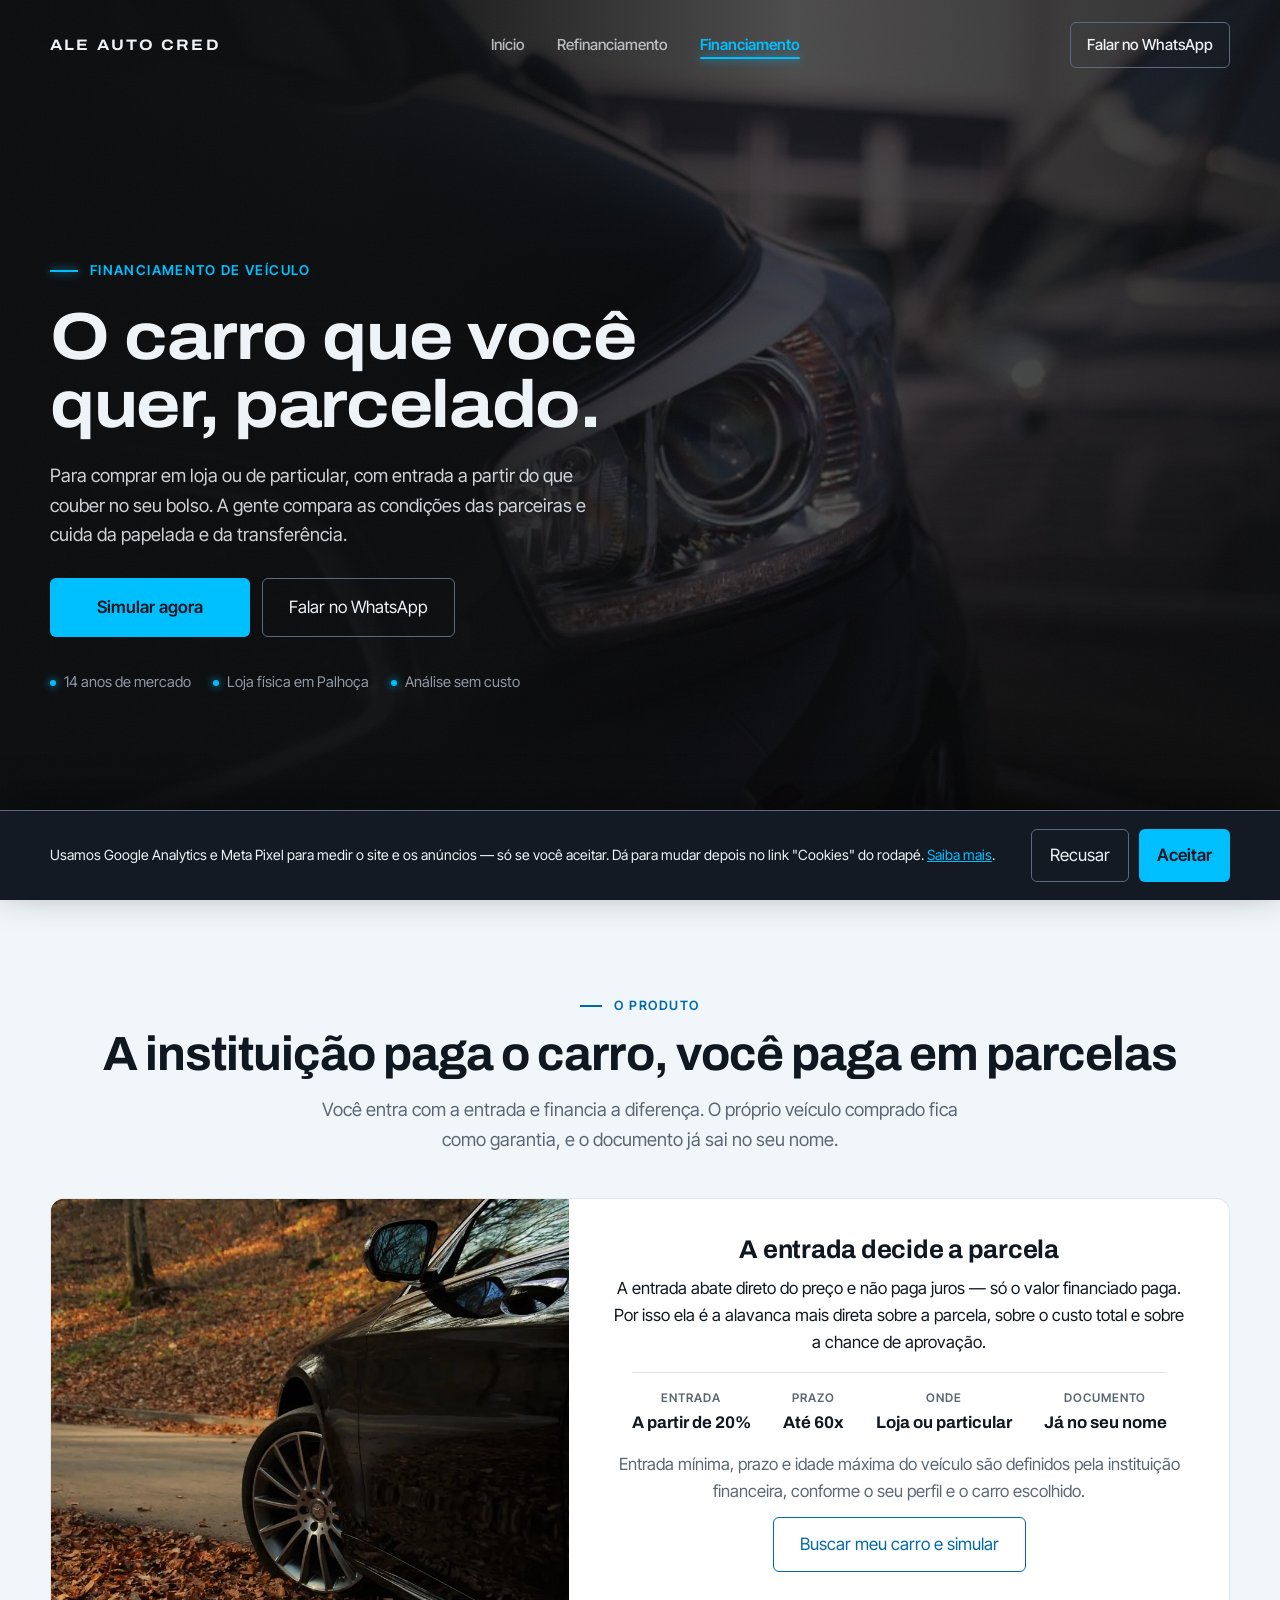
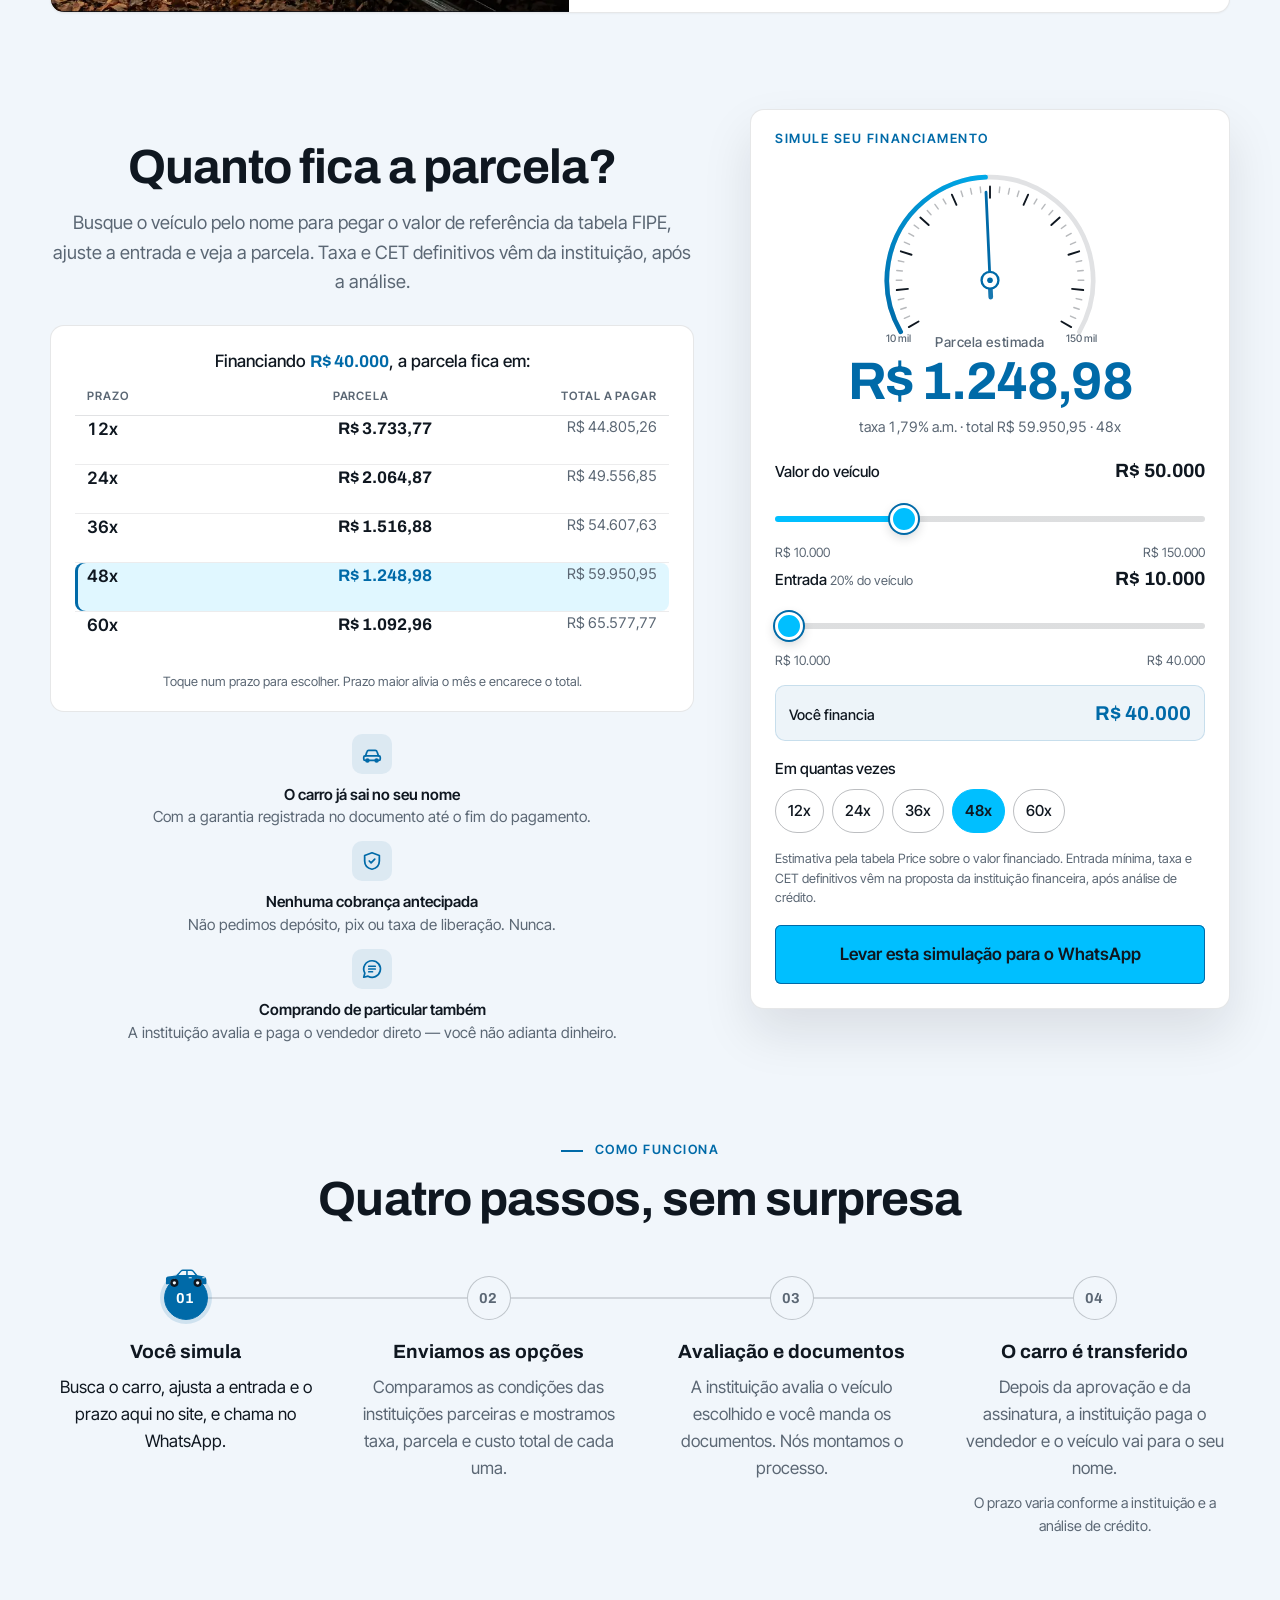
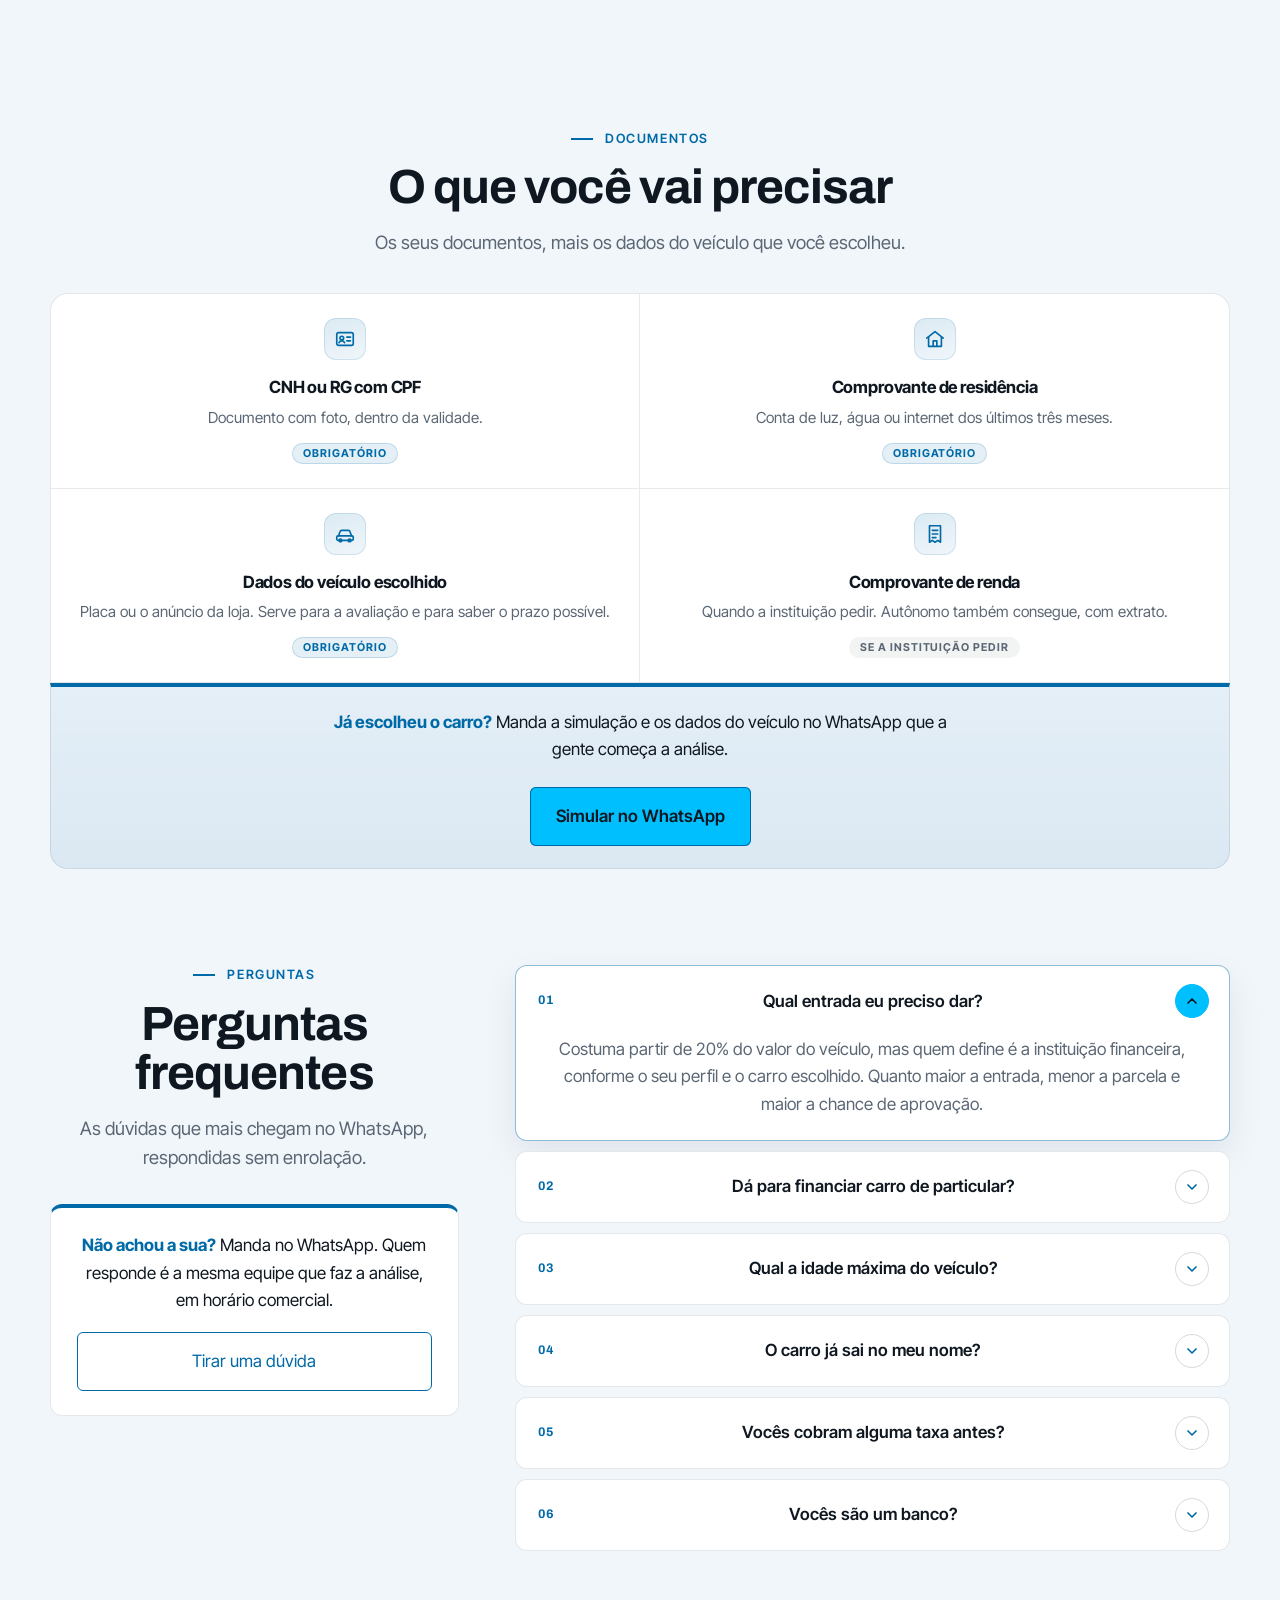
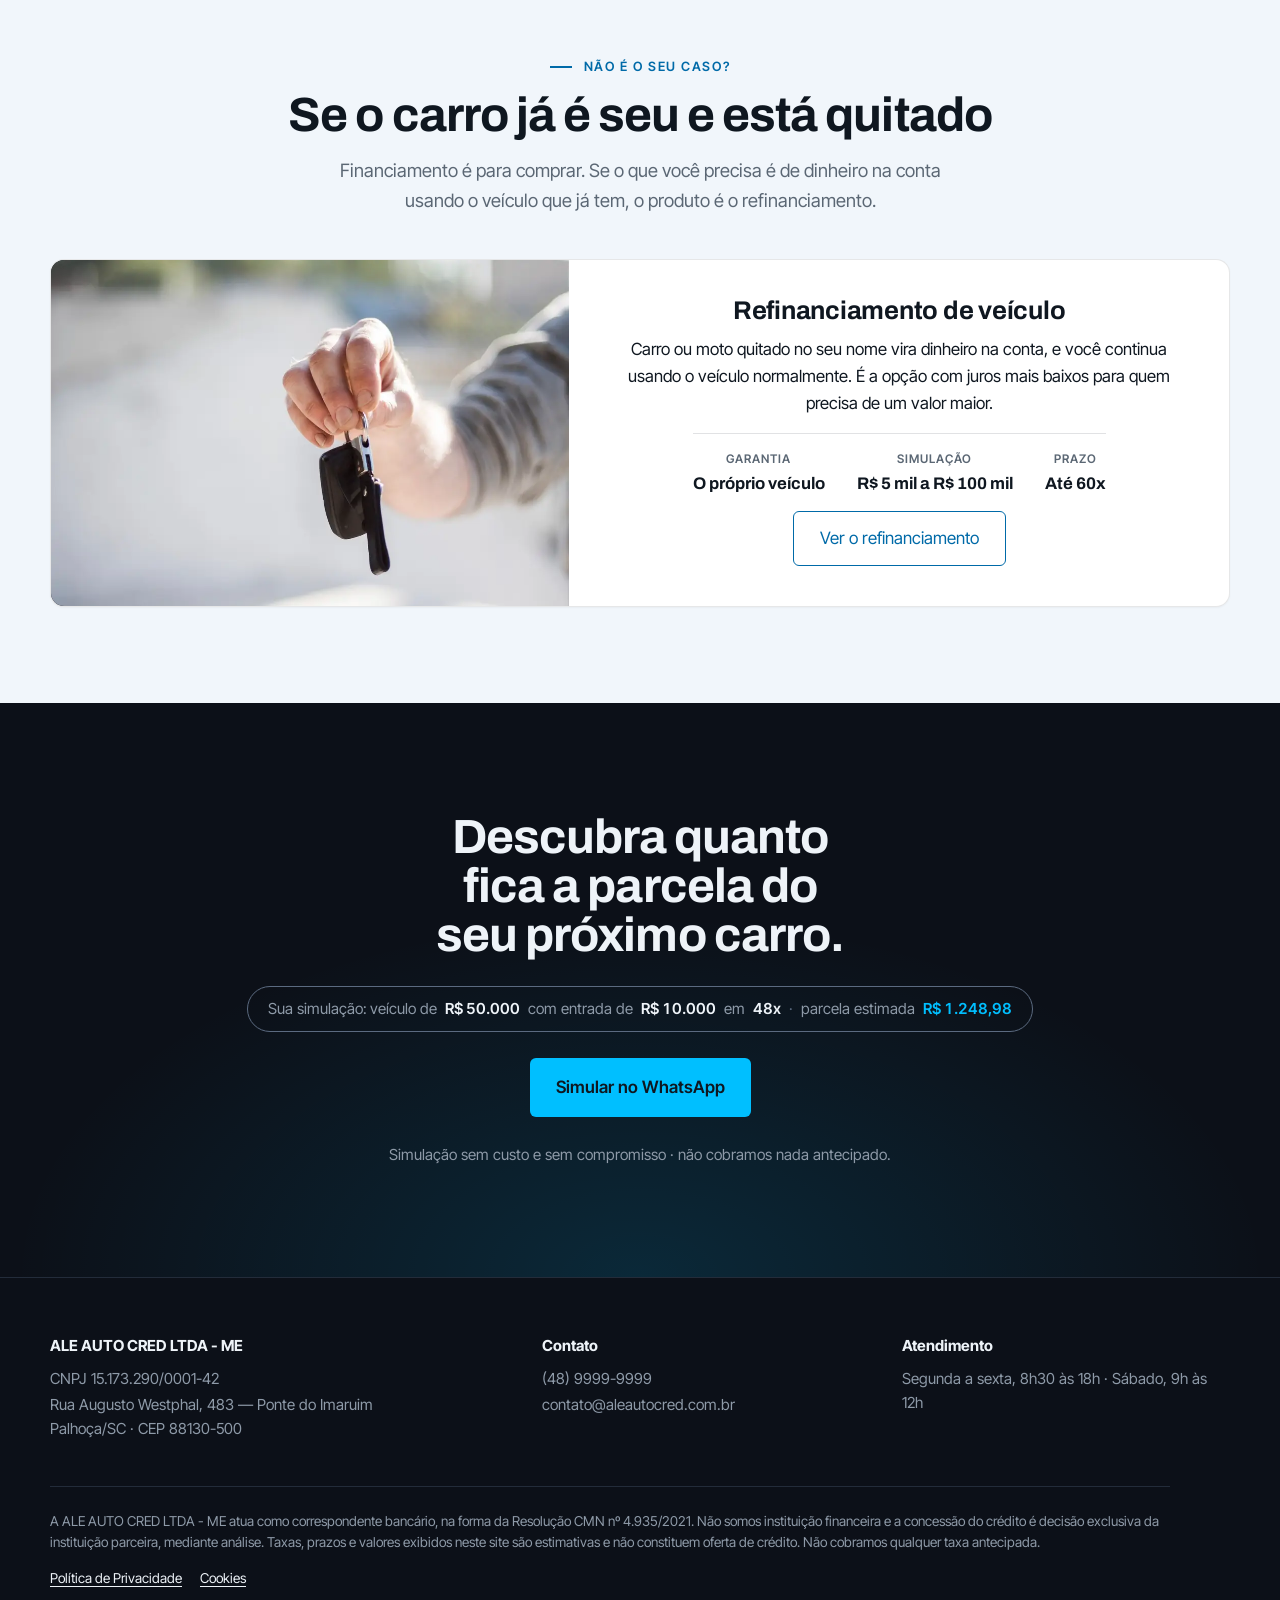
==== commit fa0c916d: "Add files via upload" ====
--- a/files/financiamento.html
+++ b/files/financiamento.html
@@ -24,7 +24,7 @@
 
 <a class="pula" href="#conteudo">Pular para o conteúdo</a>
 
-﻿<!-- Silhuetas do veículo encontrado na busca FIPE. A categoria sai do nome do
+<!-- Silhuetas do veículo encontrado na busca FIPE. A categoria sai do nome do
      modelo, em app.js › categoriaVeiculo(). -->
 <svg width="0" height="0" aria-hidden="true" focusable="false" style="position:absolute"><defs>
   <g id="sil-hatch">
@@ -177,7 +177,7 @@
       </ul>
     </div>
 
-    ﻿<div class="cluster" role="group" aria-labelledby="simTitulo">
+    <div class="cluster" role="group" aria-labelledby="simTitulo">
         <h3 class="cluster-titulo" id="simTitulo">Simule seu financiamento</h3>
 
         <svg class="gauge" viewBox="0 0 320 210" aria-hidden="true" focusable="false">
--- a/files/estilo.css
+++ b/files/estilo.css
@@ -28,9 +28,12 @@
   --foco:var(--acento);
 
   /* ── FOTO DO HERO ──────────────────────────────────────────
-     Para trocar: salve a nova foto como img/hero.jpg (horizontal,
-     assunto do lado direito). A tinta azul/noite é aplicada por
-     CSS, então a foto real entra sem reeditar cor.              */
+     Uma foto por página: a home usa img/hero.jpg e cada página de
+     produto troca esta variável no próprio data-produto, logo
+     abaixo de .hero-foto. Para trocar, salve a nova foto por cima
+     do arquivo (horizontal, assunto do lado direito). A tinta
+     azul/noite é aplicada por CSS, então a foto real entra sem
+     reeditar cor.                                               */
   --hero-img:url('img/hero.jpg');
 
   --barra-h:0px;           /* altura da barra de cookies, definida pelo JS */
@@ -101,30 +104,35 @@
 .hero{
   position:relative;isolation:isolate;overflow:hidden;
   min-height:100dvh;display:flex;flex-direction:column;
-  background:var(--noite);
+  background:#0B0C0D;
 }
 .hero-foto{
   position:absolute;inset:0;z-index:0;
   background:var(--hero-img) center right/cover no-repeat,url('img/hero.svg') center right/cover no-repeat;
   filter:brightness(.55) contrast(1.05);
 }
+/* Uma foto por página — quem decide é o data-produto do <body>, como no JS.
+   Sem o atributo (home), vale a img/hero.jpg do :root. */
+body[data-produto="refinanciamento"]{--hero-img:url('img/hero-refinanciamento.jpg')}
+body[data-produto="financiamento"]{--hero-img:url('img/hero-financiamento.jpg')}
 .hero-tinta{display:none}
+/* O canvas de faróis (#pista) não é mais ligado em nenhuma página — o app.js
+   não o cria. A regra fica porque o elemento continua no HTML. */
 #pista{position:absolute;inset:0;z-index:2;width:100%;height:100%;mix-blend-mode:screen;opacity:.9}
+/* O véu é cinza neutro nas três páginas: ele escurece para o texto ler, sem
+   tingir a foto nem o vídeo de azul. */
 .veu{
   position:absolute;inset:0;z-index:3;
-  background:linear-gradient(90deg,var(--noite) 0%,rgba(12,16,24,.92) 30%,rgba(12,16,24,.45) 62%,rgba(12,16,24,.7) 100%);
+  background:linear-gradient(90deg,#0B0C0D 0%,rgba(11,12,13,.92) 30%,rgba(11,12,13,.45) 62%,rgba(11,12,13,.7) 100%);
 }
 .ruido{
   position:absolute;inset:0;z-index:4;pointer-events:none;opacity:.05;
   background-image:url("data:image/svg+xml,%3Csvg xmlns='http://www.w3.org/2000/svg' width='160' height='160'%3E%3Cfilter id='n'%3E%3CfeTurbulence type='fractalNoise' baseFrequency='.9' numOctaves='2' stitchTiles='stitch'/%3E%3CfeColorMatrix values='0 0 0 0 1 0 0 0 0 1 0 0 0 0 1 0 0 0 .6 0'/%3E%3C/filter%3E%3Crect width='100%25' height='100%25' filter='url(%23n)'/%3E%3C/svg%3E");
 }
-.luz{
-  position:absolute;z-index:3;pointer-events:none;
-  left:-10%;top:-30%;width:70%;height:160%;
-  background:radial-gradient(closest-side,rgba(0,191,255,.22),rgba(0,191,255,0) 70%);
-  opacity:0;transition:opacity 1.6s ease-out .2s;
-}
-.luz.on{opacity:1}
+/* O brilho azul do hero saiu a pedido, nas três páginas. O elemento continua
+   no HTML (o app.js ainda acende a classe .on) — para trazer de volta, basta
+   reativar este bloco. */
+.luz{display:none}
 
 .topo{position:relative;z-index:5;padding:22px 0}
 .topo-in{display:flex;align-items:center;justify-content:space-between;gap:16px}
@@ -584,24 +592,51 @@
 .atendente-frase{font-size:1.25rem;margin-top:20px;max-width:34rem;text-wrap:pretty}
 .atendente-nome{margin-top:24px}
 
-/* Documentos */
-.docs{display:grid;grid-template-columns:repeat(2,1fr);gap:18px;margin-top:36px}
+/* Documentos — uma peça só: as quatro linhas dividem o mesmo cartão, e a
+   faixa do WhatsApp é o rodapé dele. Antes eram quatro cartõezinhos soltos
+   mais uma barra separada, o que picotava a seção. */
+.docs{
+  display:grid;grid-template-columns:repeat(2,1fr);gap:0;margin-top:36px;
+  background:var(--branco);border:1px solid rgba(15,23,32,.1);
+  border-radius:18px 18px 0 0;overflow:hidden;
+  box-shadow:0 1px 2px rgba(15,23,32,.04);
+}
 .doc{
   display:grid;grid-template-columns:auto minmax(0,1fr);gap:16px;align-items:start;
-  background:var(--branco);border:1px solid rgba(15,23,32,.1);border-radius:12px;padding:22px 24px;
-  transition:border-color .2s,box-shadow .2s,transform .2s;
-}
-.doc:hover{border-color:rgba(0,106,168,.35);transform:translateY(-2px);box-shadow:0 14px 30px rgba(15,23,32,.08)}
-.doc-icone{width:44px;height:44px;border-radius:10px;background:rgba(0,106,168,.08);display:grid;place-items:center}
-.doc-icone svg{width:24px;height:24px;fill:none;stroke:var(--acento-tinta);stroke-width:1.8;stroke-linecap:round;stroke-linejoin:round}
-.doc-texto{display:flex;flex-direction:column;gap:4px}
-.doc-texto strong{font-size:1.05rem}
-.doc-tag{font-size:.72rem;font-weight:600;letter-spacing:.08em;text-transform:uppercase;color:var(--grafite-papel);margin-top:6px}
-.doc-tag.obrigatorio{color:var(--acento-tinta)}
+  padding:24px 26px;position:relative;
+  transition:background .2s;
+}
+/* Os fios que separam as células saem das próprias linhas, não de bordas do
+   cartão — assim não sobra fio solto na beirada. */
+.doc:nth-child(odd){border-right:1px solid rgba(15,23,32,.09)}
+.doc:nth-child(-n+2){border-bottom:1px solid rgba(15,23,32,.09)}
+.doc:hover{background:rgba(0,106,168,.035)}
+.doc-icone{
+  width:42px;height:42px;border-radius:12px;display:grid;place-items:center;
+  background:linear-gradient(160deg,rgba(0,106,168,.14),rgba(0,106,168,.06));
+  box-shadow:inset 0 0 0 1px rgba(0,106,168,.14);
+}
+.doc-icone svg{width:22px;height:22px;fill:none;stroke:var(--acento-tinta);stroke-width:1.8;stroke-linecap:round;stroke-linejoin:round}
+.doc-texto{display:flex;flex-direction:column;gap:5px;align-items:flex-start}
+.doc-texto strong{font-size:1.05rem;letter-spacing:-.01em}
+/* A etiqueta virou pastilha: lê como estado do item, não como mais uma linha
+   de texto solta embaixo. */
+.doc-tag{
+  margin-top:7px;font-size:.68rem;font-weight:700;letter-spacing:.09em;text-transform:uppercase;
+  color:var(--grafite-papel);background:rgba(15,23,32,.05);
+  border-radius:999px;padding:5px 11px;line-height:1;
+}
+.doc-tag.obrigatorio{
+  color:var(--acento-tinta);background:rgba(0,106,168,.1);
+  box-shadow:inset 0 0 0 1px rgba(0,106,168,.18);
+}
+/* Rodapé do mesmo cartão: o filete de destaque passou para o topo, ligando a
+   faixa às linhas de cima em vez de apontar para o lado. */
 .docs-pronto{
-  margin-top:24px;display:flex;align-items:center;justify-content:space-between;gap:24px;
-  background:var(--branco);color:var(--tinta);border:1px solid rgba(15,23,32,.1);border-left:4px solid var(--acento-tinta);
-  border-radius:12px;padding:20px 26px;
+  margin-top:0;display:flex;align-items:center;justify-content:space-between;gap:24px;
+  background:linear-gradient(180deg,rgba(0,106,168,.05),rgba(0,106,168,.09));
+  color:var(--tinta);border:1px solid rgba(15,23,32,.1);border-top:0;
+  border-radius:0 0 18px 18px;padding:22px 26px;
 }
 .docs-pronto p{max-width:40rem}
 .docs-pronto strong{color:var(--acento-tinta)}
@@ -654,27 +689,46 @@
 .avaliacao-quem strong{color:var(--claro);font-weight:600}
 .avaliacoes-link{margin-top:36px}
 
-/* Onde estamos */
+/* Onde estamos — cada informação é uma peça, não uma lista dentro de uma
+   caixa só. O ícone ganhou moldura (o mesmo chip dos documentos, na versão
+   escura) e o horário virou pastilha de status, que é a informação que o
+   visitante procura primeiro. */
 .local{display:grid;grid-template-columns:minmax(0,1fr) minmax(360px,520px);gap:56px;align-items:start}
-.cartao{border:1px solid var(--filete);border-radius:12px;background:var(--painel);padding:26px 28px;margin-top:28px}
-.linha-info{display:flex;gap:14px;align-items:flex-start}
-.linha-info + .linha-info{margin-top:20px;padding-top:20px;border-top:1px solid var(--filete)}
-.linha-info svg{width:22px;height:22px;flex:none;stroke:var(--acento);fill:none;stroke-width:2;stroke-linecap:round;stroke-linejoin:round;margin-top:3px}
-.status{display:flex;align-items:center;gap:10px;font-weight:600}
-.status-luz{width:9px;height:9px;border-radius:50%;background:var(--grafite);flex:none}
+.cartao{margin-top:28px;display:grid;gap:12px}
+.linha-info{
+  display:flex;gap:16px;align-items:center;
+  background:var(--painel);border:1px solid var(--filete);border-radius:14px;
+  padding:16px 18px;
+  transition:border-color .2s,background .2s,transform .2s;
+}
+.linha-info:hover{border-color:var(--filete-ui);background:#171E29;transform:translateY(-1px)}
+.linha-info svg{
+  width:42px;height:42px;flex:none;padding:10px;border-radius:12px;margin-top:0;
+  stroke:var(--acento);fill:none;stroke-width:2;stroke-linecap:round;stroke-linejoin:round;
+  background:rgba(0,191,255,.09);box-shadow:inset 0 0 0 1px rgba(0,191,255,.16);
+}
+.linha-info > div{min-width:0}
+.linha-info p{line-height:1.45}
+/* Aberto/fechado: pastilha, e não mais uma linha de texto com bolinha. */
+.status{
+  display:inline-flex;align-items:center;gap:8px;font-weight:600;font-size:.92rem;
+  padding:5px 12px 5px 10px;border-radius:999px;margin-bottom:4px;
+  background:rgba(255,255,255,.05);box-shadow:inset 0 0 0 1px var(--filete);
+}
+.status-luz{width:8px;height:8px;border-radius:50%;background:var(--grafite);flex:none}
+.status.aberto{color:var(--acento);background:rgba(0,191,255,.1);box-shadow:inset 0 0 0 1px rgba(0,191,255,.28)}
 .status.aberto .status-luz{background:var(--acento);box-shadow:0 0 10px var(--acento)}
-.status.aberto{color:var(--acento)}
 .local-acoes{display:flex;flex-wrap:wrap;gap:12px;margin-top:26px}
 
 .mapa{
-  position:relative;overflow:hidden;border-radius:14px;border:1px solid var(--filete-ui);background:var(--painel);
+  position:relative;overflow:hidden;border-radius:18px;border:1px solid var(--filete-ui);background:var(--painel);
   align-self:stretch;min-height:420px;box-shadow:0 30px 60px rgba(0,0,0,.35);
 }
 .mapa iframe{
   position:absolute;inset:0;width:100%;height:100%;border:0;display:block;
   filter:invert(.92) hue-rotate(185deg) saturate(.55) brightness(.92) contrast(.95);
 }
-.mapa::after{content:"";position:absolute;inset:0;pointer-events:none;box-shadow:inset 0 0 0 1px rgba(255,255,255,.04),inset 0 0 80px rgba(12,16,24,.55)}
+.mapa::after{content:"";position:absolute;inset:0;pointer-events:none;box-shadow:inset 0 0 0 1px rgba(255,255,255,.05),inset 0 0 80px rgba(12,16,24,.5)}
 
 /* CTA final */
 .fim-sec{background:radial-gradient(70% 90% at 50% 100%,rgba(0,191,255,.14),transparent 70%) var(--noite)}
@@ -781,7 +835,7 @@
   .produto.largo .produto-foto{width:100%;aspect-ratio:16/9}
   .produto.largo .produto-corpo{padding:28px 30px 30px}
   .produto.largo h3{font-size:1.35rem}
-  .veu{background:linear-gradient(180deg,var(--noite) 0%,rgba(12,16,24,.9) 40%,rgba(12,16,24,.75) 100%)}
+  .veu{background:linear-gradient(180deg,#0B0C0D 0%,rgba(11,12,13,.9) 40%,rgba(11,12,13,.75) 100%)}
   .simular{grid-template-columns:1fr;gap:28px}
   .prazos-quadro{padding:18px 16px 14px}
   .prazos-tabela .linha-bt{padding:0 8px;grid-template-columns:.8fr 1fr 1.2fr}
@@ -848,4 +902,93 @@
   .topo-link{padding:10px 12px;font-size:.9rem}
   .fim{padding:80px 0}
   .zap{right:14px}
-}+}
+/* ─────────────────────────────────────────────────────────────
+   SEÇÕES CENTRADAS — SÓ NAS PÁGINAS DE PRODUTO
+   Rótulo, título, texto e o conteúdo dos componentes alinham pelo
+   centro em refinanciamento.html e financiamento.html. A home fica
+   de fora: lá o simulador e os documentos leem melhor alinhados à
+   esquerda. Quem separa as duas coisas é o data-produto do <body>,
+   o mesmo atributo que o app.js usa — a home não tem.
+   Fora daqui, de propósito: o hero e o rodapé (não são .sec) e o
+   instrumento do simulador (.cluster), que é painel de controle.
+   Este bloco fica no fim da folha para vir depois do responsivo.
+   ───────────────────────────────────────────────────────────── */
+body[data-produto] .sec > .wrap{text-align:center}
+body[data-produto] .sec .rotulo-sec{justify-content:center}
+body[data-produto] .sec .lede,
+body[data-produto] .sec .sub,
+body[data-produto] .sec .aviso{margin-inline:auto}
+body[data-produto] .cluster{text-align:left}
+
+/* Produtos */
+body[data-produto] .produto-corpo{align-items:center}
+body[data-produto] .produto-corpo > p{margin-inline:auto}
+body[data-produto] .produto-dados{justify-content:center}
+body[data-produto] .produto-dados li{align-items:center}
+body[data-produto] .produto-corpo .btn-acento,
+body[data-produto] .produto-corpo .btn-linha,
+body[data-produto] .produto-corpo .link-saiba{align-self:center}
+
+/* Simulador — a coluna de texto. A tabela de prazos mantém as
+   colunas como estão: cifra fora do seu lado não se compara. */
+body[data-produto] .simular-pontos li{flex-direction:column;align-items:center;gap:10px}
+
+/* Como funciona — o número vai para o meio da coluna e o trilho
+   (com o carro) passa a correr de centro a centro: a distância
+   entre dois centros é a largura do passo mais o gap de 32px. */
+@media (min-width:901px){
+  body[data-produto] .passo .n{left:50%;margin-left:-22px}
+  body[data-produto] .passo::before,
+  body[data-produto] .passo::after,
+  body[data-produto] .carro{left:50%;right:calc(-50% - 32px)}
+  body[data-produto] .passo-bt{text-align:center}
+}
+
+/* Documentos — o ícone sobe para cima do texto. */
+body[data-produto] .doc{grid-template-columns:minmax(0,1fr);justify-items:center;gap:14px}
+body[data-produto] .doc-texto{align-items:center}
+body[data-produto] .docs-pronto{
+  flex-direction:column;align-items:center;text-align:center;
+  border-left:1px solid rgba(15,23,32,.1);border-top:4px solid var(--acento-tinta);
+}
+
+/* Perguntas — o número passa a ter a largura da seta, para a
+   pergunta cair no meio do botão. */
+body[data-produto] .faq-n{width:34px}
+body[data-produto] .faq-q{text-align:center}
+body[data-produto] .faq-corpo p{padding:0 22px 22px;margin-inline:auto}
+body[data-produto] .faq-ajuda{border-left:1px solid rgba(15,23,32,.1);border-top:4px solid var(--acento-tinta)}
+
+/* Quem atende, avaliações e onde estamos */
+body[data-produto] .atendente-foto,
+body[data-produto] .atendente-frase{margin-inline:auto}
+body[data-produto] .linha-info,
+body[data-produto] .status,
+body[data-produto] .local-acoes{justify-content:center}
+
+@media (max-width:900px){
+  /* Trilho em pé: o passo volta a ler da esquerda, junto do número. */
+  body[data-produto] .passo{text-align:left}
+  body[data-produto] .faq-corpo p{padding:0 18px 18px}
+}
+
+/* ─────────────────────────────────────────────────────────────
+   ENTRADAS AO ROLAR
+   Cada bloco sobe um pouco e aparece quando entra na tela, uma
+   vez só. Quem marca os elementos é entradas(), no app.js: sem
+   JS nada é marcado e a página aparece inteira, como antes.
+   Só opacidade e translate — nada empurra layout, então não há
+   salto de conteúdo (CLS zero).
+   ───────────────────────────────────────────────────────────── */
+@media (prefers-reduced-motion:no-preference){
+  /* Usa translate, não transform: assim a entrada não briga com o transform
+     de hover dos cartões (.produto e .doc levantam ao passar o mouse) — as
+     duas coisas se somam em vez de uma anular a outra. */
+  .entra{
+    opacity:0;translate:0 18px;
+    transition:opacity .6s cubic-bezier(.22,.61,.36,1) var(--atraso,0ms),
+               translate .6s cubic-bezier(.22,.61,.36,1) var(--atraso,0ms);
+  }
+  .entra.dentro{opacity:1;translate:none}
+}
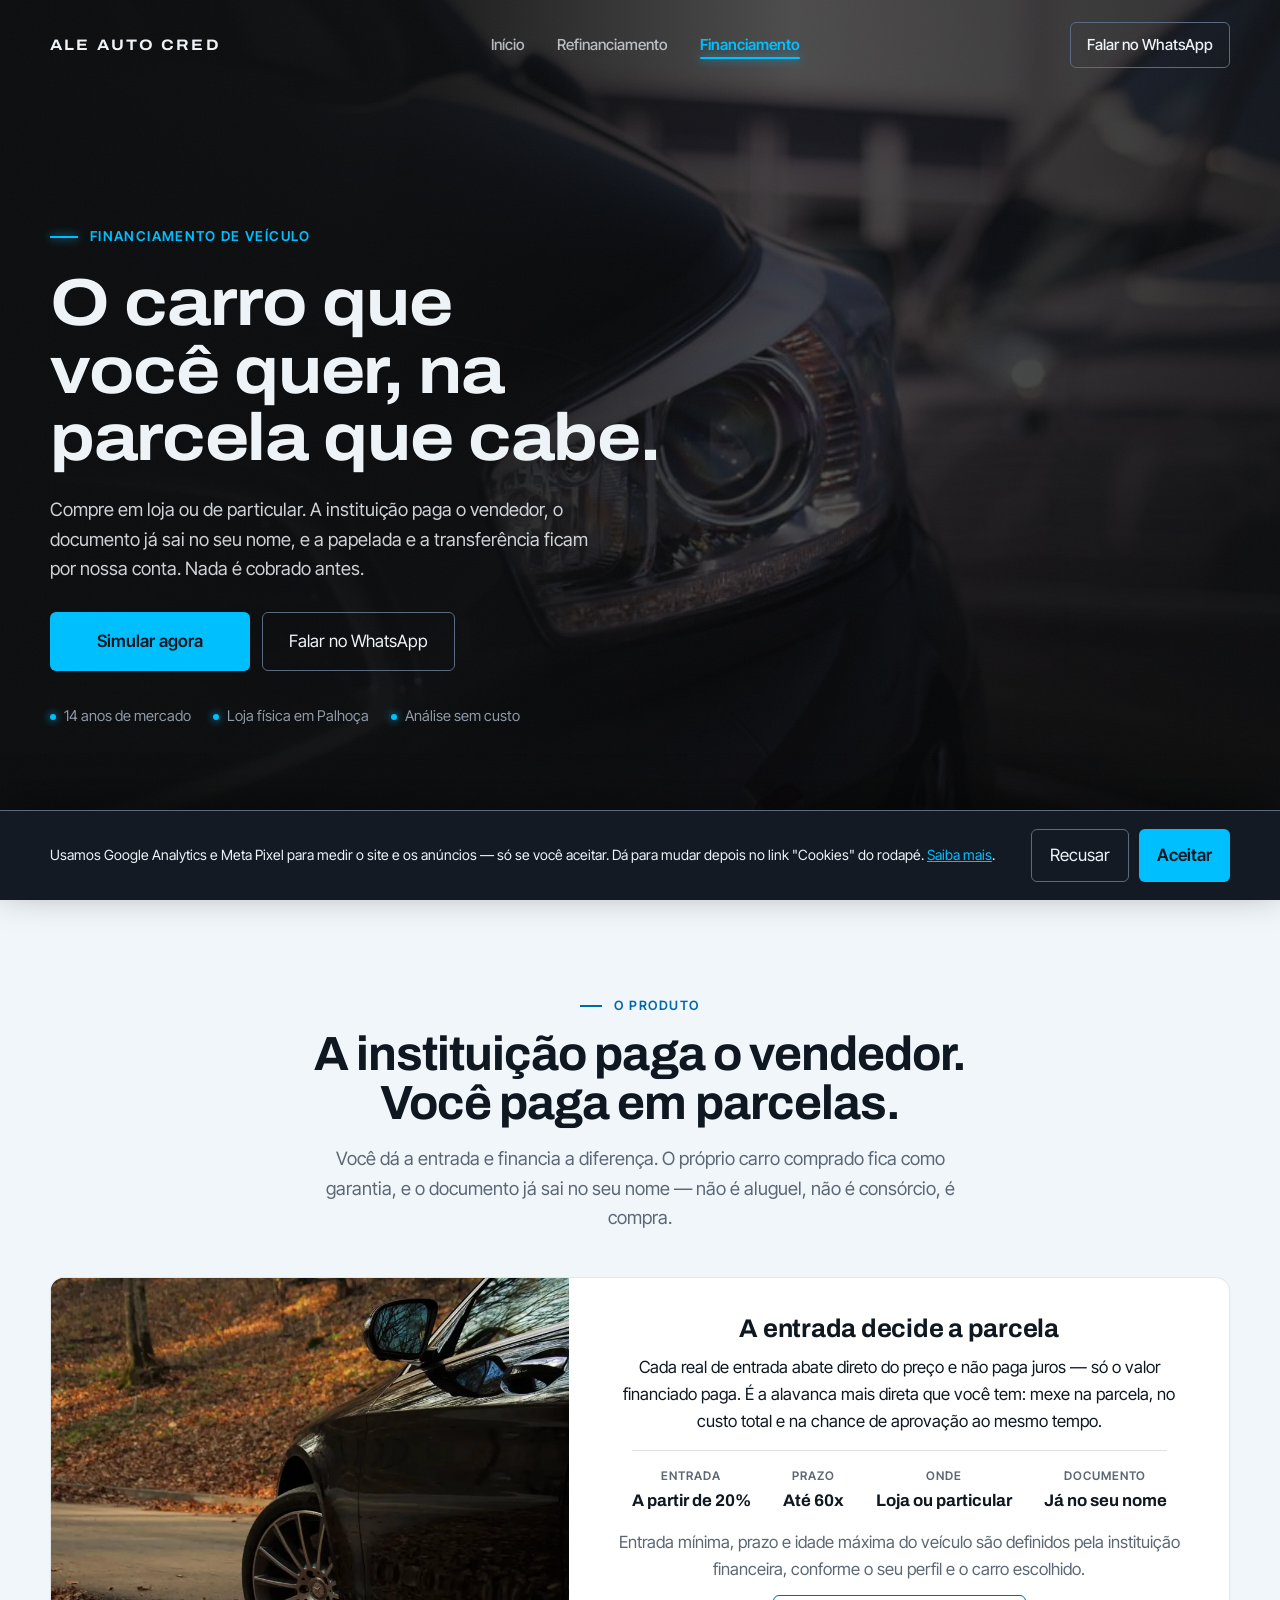
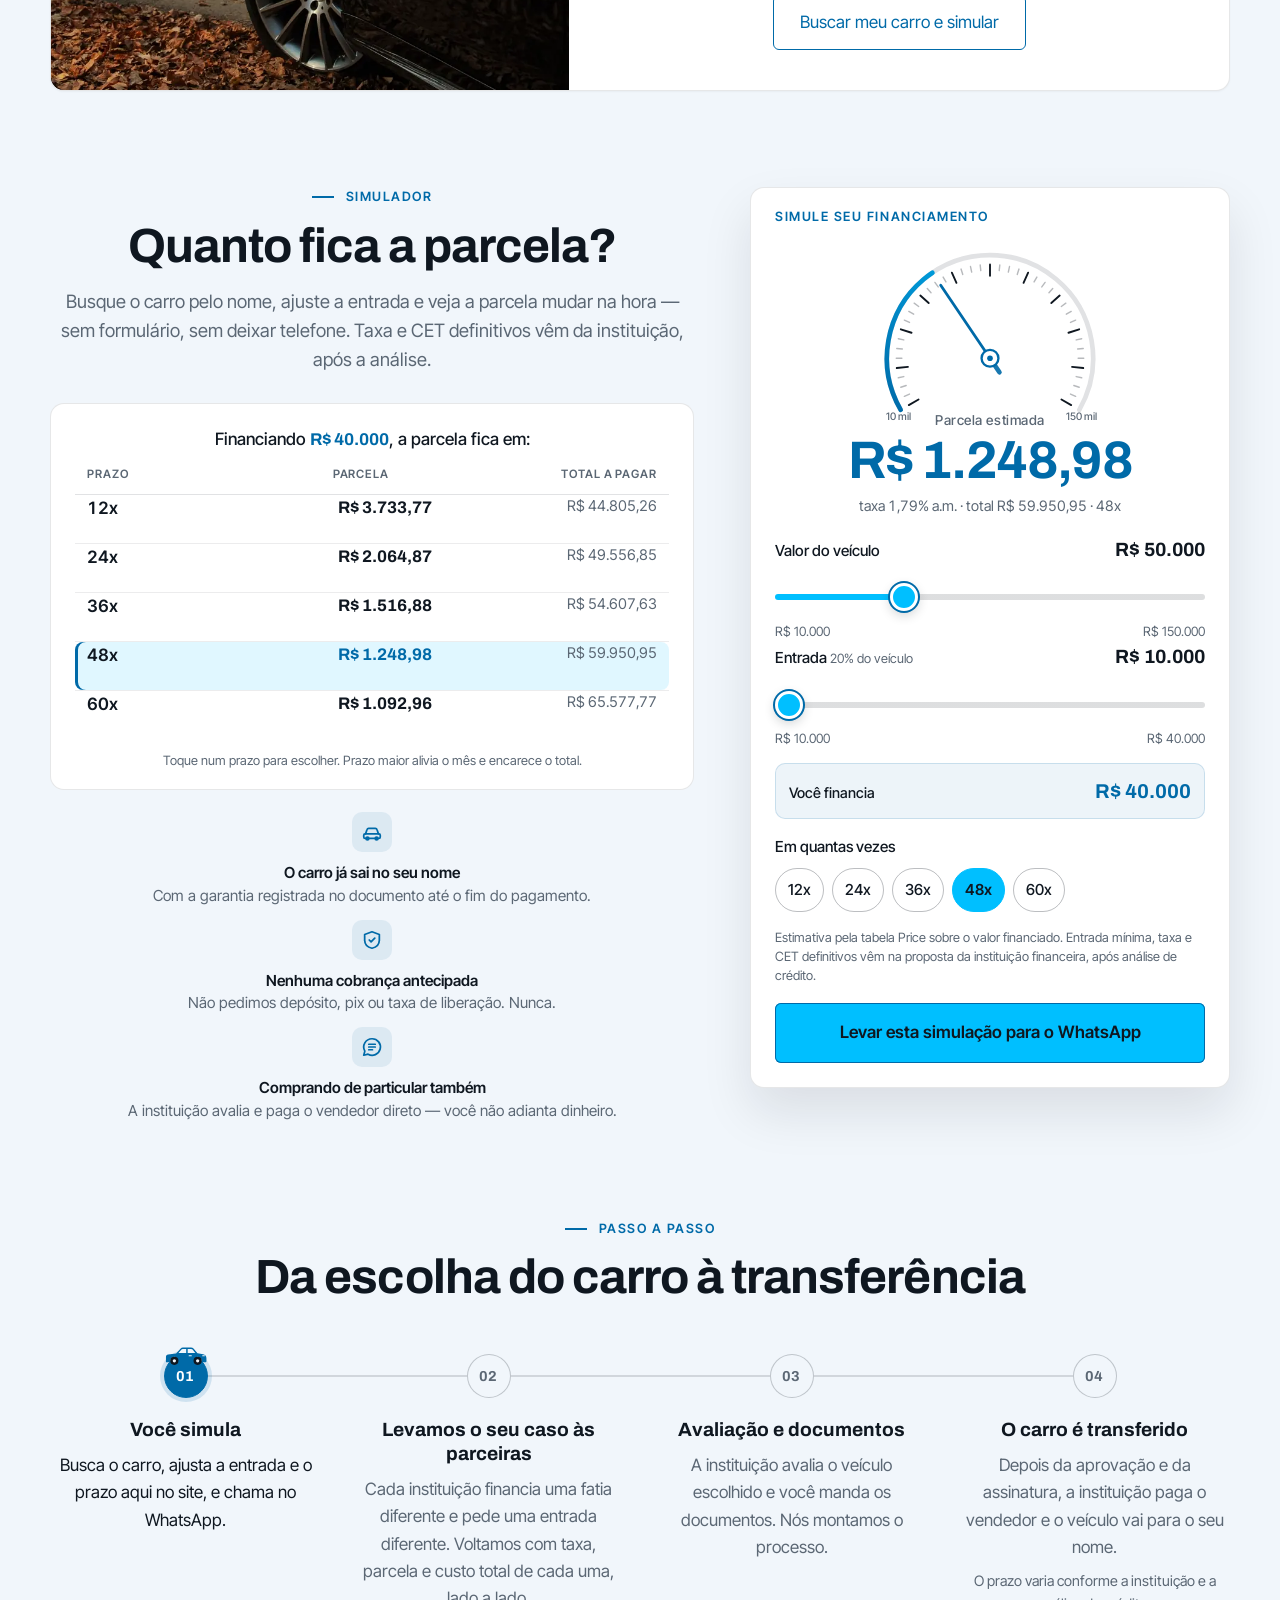
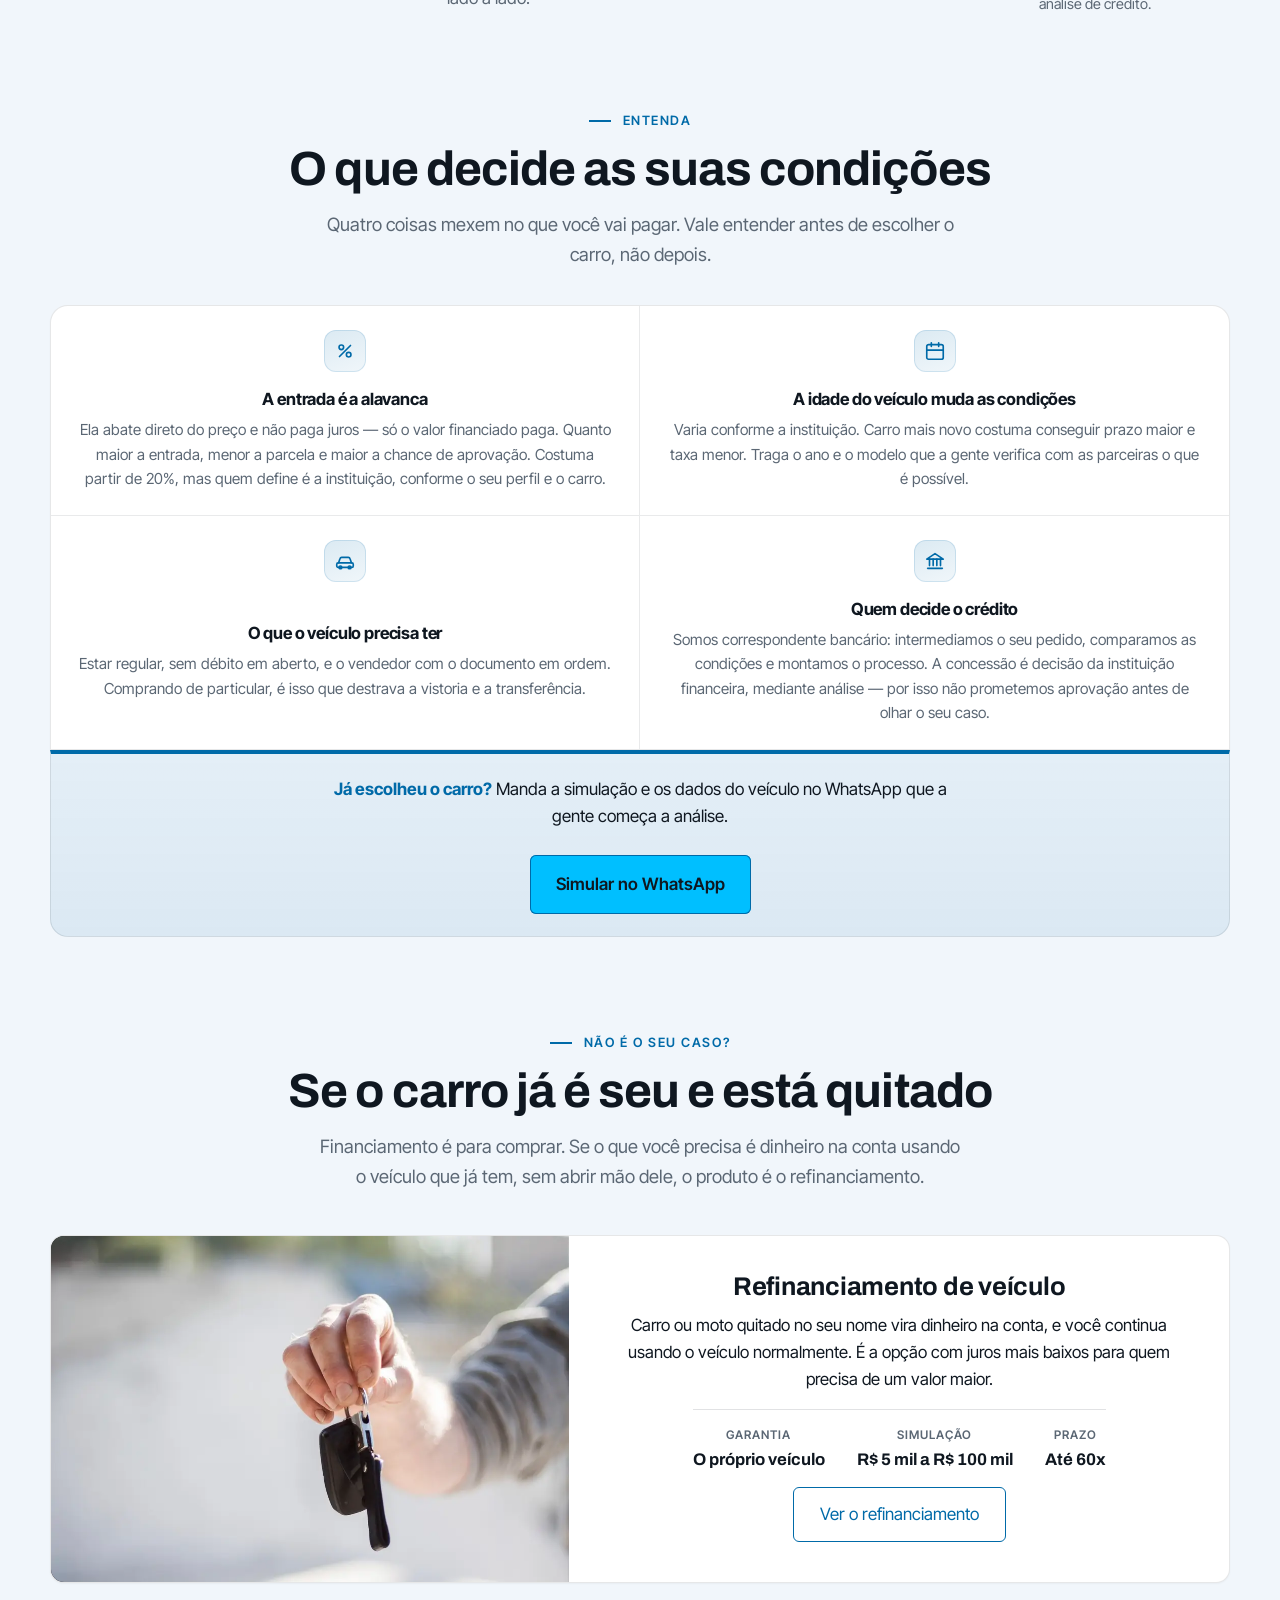
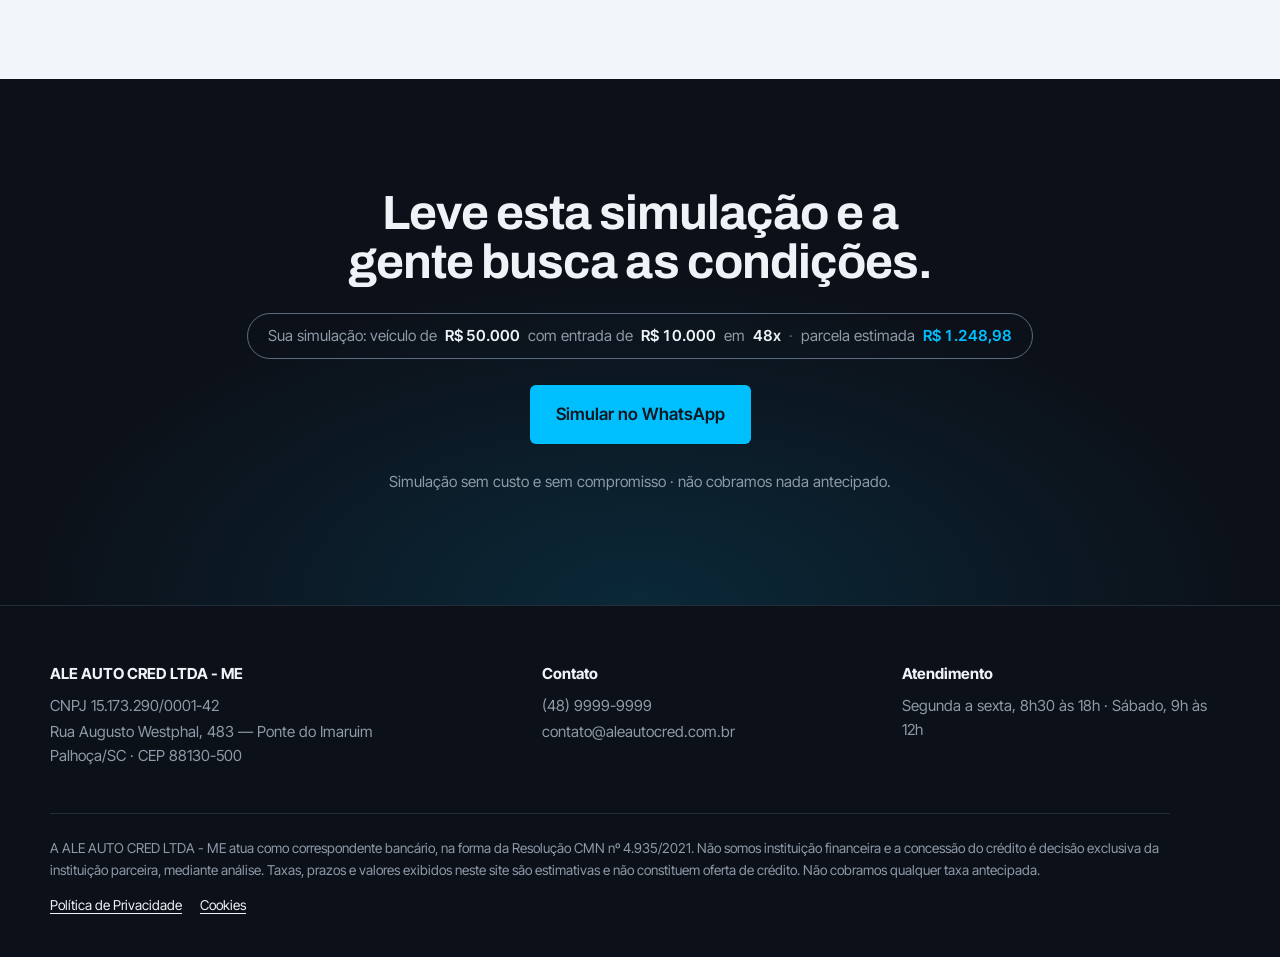
==== commit a224b498: "Add files via upload" ====
--- a/files/financiamento.html
+++ b/files/financiamento.html
@@ -65,7 +65,7 @@
     <circle class="roda" cx="10.8" cy="15.6" r="5"/><circle class="roda" cx="36" cy="15.6" r="5"/>
     <circle class="aro" cx="10.8" cy="15.6" r="2"/><circle class="aro" cx="36" cy="15.6" r="2"/>
   </g>
-</defs></svg>
+</defs></svg>
 
 <!-- ═══════════════ HERO ═══════════════ -->
 <section class="hero" id="topo">
@@ -91,8 +91,8 @@
   <div class="wrap hero-grid" id="conteudo">
     <div class="hero-txt" id="heroTxt">
       <p class="selo">Financiamento de veículo</p>
-      <h1>O carro que você quer, parcelado.</h1>
-      <p class="sub">Para comprar em loja ou de particular, com entrada a partir do que couber no seu bolso. A gente compara as condições das parceiras e cuida da papelada e da transferência.</p>
+      <h1>O carro que você quer, na parcela que cabe.</h1>
+      <p class="sub">Compre em loja ou de particular. A instituição paga o vendedor, o documento já sai no seu nome, e a papelada e a transferência ficam por nossa conta. Nada é cobrado antes.</p>
       <div class="ctas">
         <a class="btn-acento" href="#simular">Simular agora</a>
         <a class="btn-linha" data-zap data-origem="hero-financ" href="#" target="_blank" rel="noopener">Falar no WhatsApp</a>
@@ -112,9 +112,9 @@
 <section class="papel-sec sec" id="o-que-e">
   <div class="wrap">
     <p class="rotulo-sec">O produto</p>
-    <h2>A instituição paga o carro, você paga em parcelas</h2>
-    <p class="lede">Você entra com a entrada e financia a diferença. O próprio veículo comprado fica
-      como garantia, e o documento já sai no seu nome.</p>
+    <h2>A instituição paga o vendedor. Você paga em parcelas.</h2>
+    <p class="lede">Você dá a entrada e financia a diferença. O próprio carro comprado fica como
+      garantia, e o documento já sai no seu nome — não é aluguel, não é consórcio, é compra.</p>
 
     <div class="produtos solo">
       <article class="produto largo destaque">
@@ -123,9 +123,9 @@
         </figure>
         <div class="produto-corpo">
           <h3>A entrada decide a parcela</h3>
-          <p>A entrada abate direto do preço e não paga juros — só o valor financiado paga. Por isso
-            ela é a alavanca mais direta sobre a parcela, sobre o custo total e sobre a chance de
-            aprovação.</p>
+          <p>Cada real de entrada abate direto do preço e não paga juros — só o valor financiado
+            paga. É a alavanca mais direta que você tem: mexe na parcela, no custo total e na
+            chance de aprovação ao mesmo tempo.</p>
           <ul class="produto-dados">
             <li><span>Entrada</span><strong>A partir de 20%</strong></li>
             <li><span>Prazo</span><strong data-cfg="prazo">Até 60x</strong></li>
@@ -147,8 +147,9 @@
     <div class="simular-txt">
       <p class="rotulo-sec">Simulador</p>
       <h2>Quanto fica a parcela?</h2>
-      <p class="lede">Busque o veículo pelo nome para pegar o valor de referência da tabela FIPE,
-        ajuste a entrada e veja a parcela. Taxa e CET definitivos vêm da instituição, após a análise.</p>
+      <p class="lede">Busque o carro pelo nome, ajuste a entrada e veja a parcela mudar na hora —
+        sem formulário, sem deixar telefone. Taxa e CET definitivos vêm da instituição, após a
+        análise.</p>
 
       <div class="prazos-quadro">
         <p class="prazos-quadro-titulo">Financiando <strong data-sim="financiado">R$ 40.000</strong>, a parcela fica em:</p>
@@ -258,7 +259,7 @@
 
         <a class="btn-acento" data-zap data-origem="guia-financ-simulador" href="#" target="_blank" rel="noopener">Levar esta simulação para o WhatsApp</a>
         <noscript><p>Ative o JavaScript para usar o simulador — ou chame direto no WhatsApp pelo botão acima.</p></noscript>
-      </div>
+      </div>
 
   </div>
 </section>
@@ -266,8 +267,8 @@
 <!-- ═══════════════ COMO FUNCIONA ═══════════════ -->
 <section class="papel-sec sec sem-topo" id="como-funciona">
   <div class="wrap">
-    <p class="rotulo-sec">Como funciona</p>
-    <h2>Quatro passos, sem surpresa</h2>
+    <p class="rotulo-sec">Passo a passo</p>
+    <h2>Da escolha do carro à transferência</h2>
     <ol class="passos" id="passos">
       <li class="passo ativo" data-passo="0" aria-current="step">
         <span class="carro" aria-hidden="true"><span class="carro-corpo"><svg viewBox="0 0 46 22"><path class="lataria" d="M2 17.8V12.2c0-1.3.9-2.3 2.2-2.5l8.4-1.2 4.6-5c.7-.7 1.6-1.1 2.6-1.1h8.4c1.1 0 2.1.4 2.9 1.2l3.9 4.8 6 1c2 .3 3.4 2 3.4 4V16.6c0 .7-.5 1.2-1.2 1.2H39.23a4.3 4.3 0 1 0-8.06 0H14.83a4.3 4.3 0 1 0-8.06 0Z"/><path class="vidro" d="M23.2 3.9h-3.6c-.6 0-1.2.2-1.6.7l-2.9 3.4h8.1Z"/><path class="vidro" d="M24.8 3.9h3.6c.6 0 1.2.2 1.7.7l2.65 3.4h-7.95Z"/><path class="risco" d="M26.3 11h2.3M40.5 10.9h1.8"/><circle class="roda" cx="10.8" cy="16.3" r="4.3"/><circle class="roda" cx="35.2" cy="16.3" r="4.3"/><circle class="aro" cx="10.8" cy="16.3" r="1.7"/><circle class="aro" cx="35.2" cy="16.3" r="1.7"/></svg></span></span>
@@ -276,8 +277,8 @@
       </li>
       <li class="passo" data-passo="1">
         <span class="carro" aria-hidden="true"><span class="carro-corpo"><svg viewBox="0 0 46 22"><path class="lataria" d="M2 17.8V12.2c0-1.3.9-2.3 2.2-2.5l8.4-1.2 4.6-5c.7-.7 1.6-1.1 2.6-1.1h8.4c1.1 0 2.1.4 2.9 1.2l3.9 4.8 6 1c2 .3 3.4 2 3.4 4V16.6c0 .7-.5 1.2-1.2 1.2H39.23a4.3 4.3 0 1 0-8.06 0H14.83a4.3 4.3 0 1 0-8.06 0Z"/><path class="vidro" d="M23.2 3.9h-3.6c-.6 0-1.2.2-1.6.7l-2.9 3.4h8.1Z"/><path class="vidro" d="M24.8 3.9h3.6c.6 0 1.2.2 1.7.7l2.65 3.4h-7.95Z"/><path class="risco" d="M26.3 11h2.3M40.5 10.9h1.8"/><circle class="roda" cx="10.8" cy="16.3" r="4.3"/><circle class="roda" cx="35.2" cy="16.3" r="4.3"/><circle class="aro" cx="10.8" cy="16.3" r="1.7"/><circle class="aro" cx="35.2" cy="16.3" r="1.7"/></svg></span></span>
-        <h3><button type="button" class="passo-bt"><span class="n" aria-hidden="true">02</span><span class="passo-titulo">Enviamos as opções</span></button></h3>
-        <p>Comparamos as condições das instituições parceiras e mostramos taxa, parcela e custo total de cada uma.</p>
+        <h3><button type="button" class="passo-bt"><span class="n" aria-hidden="true">02</span><span class="passo-titulo">Levamos o seu caso às parceiras</span></button></h3>
+        <p>Cada instituição financia uma fatia diferente e pede uma entrada diferente. Voltamos com taxa, parcela e custo total de cada uma, lado a lado.</p>
       </li>
       <li class="passo" data-passo="2">
         <span class="carro" aria-hidden="true"><span class="carro-corpo"><svg viewBox="0 0 46 22"><path class="lataria" d="M2 17.8V12.2c0-1.3.9-2.3 2.2-2.5l8.4-1.2 4.6-5c.7-.7 1.6-1.1 2.6-1.1h8.4c1.1 0 2.1.4 2.9 1.2l3.9 4.8 6 1c2 .3 3.4 2 3.4 4V16.6c0 .7-.5 1.2-1.2 1.2H39.23a4.3 4.3 0 1 0-8.06 0H14.83a4.3 4.3 0 1 0-8.06 0Z"/><path class="vidro" d="M23.2 3.9h-3.6c-.6 0-1.2.2-1.6.7l-2.9 3.4h8.1Z"/><path class="vidro" d="M24.8 3.9h3.6c.6 0 1.2.2 1.7.7l2.65 3.4h-7.95Z"/><path class="risco" d="M26.3 11h2.3M40.5 10.9h1.8"/><circle class="roda" cx="10.8" cy="16.3" r="4.3"/><circle class="roda" cx="35.2" cy="16.3" r="4.3"/><circle class="aro" cx="10.8" cy="16.3" r="1.7"/><circle class="aro" cx="35.2" cy="16.3" r="1.7"/></svg></span></span>
@@ -294,65 +295,54 @@
 </section>
 
 
-<!-- ═══════════════ DOCUMENTOS ═══════════════ -->
-<section class="papel-sec sec" id="documentos">
+<!-- ═══════════════ ENTENDA ═══════════════ -->
+<section class="papel-sec sec sem-topo" id="entender">
   <div class="wrap">
-    <p class="rotulo-sec">Documentos</p>
-    <h2>O que você vai precisar</h2>
-    <p class="lede">Os seus documentos, mais os dados do veículo que você escolheu.</p>
+    <p class="rotulo-sec">Entenda</p>
+    <h2>O que decide as suas condições</h2>
+    <p class="lede">Quatro coisas mexem no que você vai pagar. Vale entender antes de escolher o
+      carro, não depois.</p>
     <div class="docs">
       <div class="doc">
-        <span class="doc-icone" aria-hidden="true"><svg viewBox="0 0 24 24"><rect x="3" y="5" width="18" height="14" rx="2"/><circle cx="8.5" cy="11" r="2"/><path d="M14 10h4M14 14h4M5.5 16c.6-1.5 1.7-2 3-2s2.4.5 3 2"/></svg></span>
+        <span class="doc-icone" aria-hidden="true"><svg viewBox="0 0 24 24"><circle cx="8" cy="8" r="2.5"/><circle cx="16" cy="16" r="2.5"/><path d="M18 6 6 18"/></svg></span>
         <span class="doc-texto">
-          <strong>CNH ou RG com CPF</strong>
-          <span class="fina">Documento com foto, dentro da validade.</span>
-          <span class="doc-tag obrigatorio">Obrigatório</span>
+          <strong>A entrada é a alavanca</strong>
+          <span class="fina">Ela abate direto do preço e não paga juros — só o valor financiado
+            paga. Quanto maior a entrada, menor a parcela e maior a chance de aprovação. Costuma
+            partir de 20%, mas quem define é a instituição, conforme o seu perfil e o carro.</span>
         </span>
       </div>
       <div class="doc">
-        <span class="doc-icone" aria-hidden="true"><svg viewBox="0 0 24 24"><path d="M3 11 12 4l9 7"/><path d="M5 10v10h14V10"/><path d="M10 20v-6h4v6"/></svg></span>
+        <span class="doc-icone" aria-hidden="true"><svg viewBox="0 0 24 24"><rect x="3" y="5" width="18" height="16" rx="2"/><path d="M8 3v4M16 3v4M3 11h18"/></svg></span>
         <span class="doc-texto">
-          <strong>Comprovante de residência</strong>
-          <span class="fina">Conta de luz, água ou internet dos últimos três meses.</span>
-          <span class="doc-tag obrigatorio">Obrigatório</span>
+          <strong>A idade do veículo muda as condições</strong>
+          <span class="fina">Varia conforme a instituição. Carro mais novo costuma conseguir prazo
+            maior e taxa menor. Traga o ano e o modelo que a gente verifica com as parceiras o que
+            é possível.</span>
         </span>
       </div>
       <div class="doc">
         <span class="doc-icone" aria-hidden="true"><svg viewBox="0 0 24 24"><path d="M5 14l1.5-4.5A2 2 0 0 1 8.4 8h7.2a2 2 0 0 1 1.9 1.5L19 14"/><rect x="3" y="14" width="18" height="5" rx="1.5"/><circle cx="7" cy="19" r="1.5"/><circle cx="17" cy="19" r="1.5"/></svg></span>
         <span class="doc-texto">
-          <strong>Dados do veículo escolhido</strong>
-          <span class="fina">Placa ou o anúncio da loja. Serve para a avaliação e para saber o prazo possível.</span>
-          <span class="doc-tag obrigatorio">Obrigatório</span>
+          <strong>O que o veículo precisa ter</strong>
+          <span class="fina">Estar regular, sem débito em aberto, e o vendedor com o documento em
+            ordem. Comprando de particular, é isso que destrava a vistoria e a transferência.</span>
         </span>
       </div>
       <div class="doc">
-        <span class="doc-icone" aria-hidden="true"><svg viewBox="0 0 24 24"><path d="M6 3h12v18l-3-2-3 2-3-2-3 2Z"/><path d="M9 8h6M9 12h6M9 16h4"/></svg></span>
+        <span class="doc-icone" aria-hidden="true"><svg viewBox="0 0 24 24"><path d="M12 4 3 10h18Z"/><path d="M6 10v7M10 10v7M14 10v7M18 10v7"/><path d="M4 20h16"/></svg></span>
         <span class="doc-texto">
-          <strong>Comprovante de renda</strong>
-          <span class="fina">Quando a instituição pedir. Autônomo também consegue, com extrato.</span>
-          <span class="doc-tag">Se a instituição pedir</span>
+          <strong>Quem decide o crédito</strong>
+          <span class="fina">Somos correspondente bancário: intermediamos o seu pedido, comparamos
+            as condições e montamos o processo. A concessão é decisão da instituição financeira,
+            mediante análise — por isso não prometemos aprovação antes de olhar o seu caso.</span>
         </span>
       </div>
     </div>
     <div class="docs-pronto">
-      <p><strong>Já escolheu o carro?</strong> Manda a simulação e os dados do veículo no WhatsApp que a gente começa a análise.</p>
-      <a class="btn-acento" data-zap data-origem="documentos-financ" href="#" target="_blank" rel="noopener">Simular no WhatsApp</a>
-    </div>
-  </div>
-</section>
-
-<!-- ═══════════════ FAQ ═══════════════ -->
-<section class="papel-sec sec sem-topo" id="perguntas">
-  <div class="wrap faq-grid">
-    <div class="faq-intro">
-      <p class="rotulo-sec">Perguntas</p>
-      <h2>Perguntas frequentes</h2>
-      <p class="lede">As dúvidas que mais chegam no WhatsApp, respondidas sem enrolação.</p>
-    </div>
-    <div class="faq" id="faq"></div>
-    <div class="faq-ajuda">
-      <p><strong>Não achou a sua?</strong> Manda no WhatsApp. Quem responde é a mesma equipe que faz a análise, em horário comercial.</p>
-      <a class="btn-linha" data-zap data-mensagem="financiamento" data-origem="faq-financ" href="#" target="_blank" rel="noopener">Tirar uma dúvida</a>
+      <p><strong>Já escolheu o carro?</strong> Manda a simulação e os dados do veículo no WhatsApp
+        que a gente começa a análise.</p>
+      <a class="btn-acento" data-zap data-mensagem="financiamento" data-origem="entender-financ" href="#" target="_blank" rel="noopener">Simular no WhatsApp</a>
     </div>
   </div>
 </section>
@@ -362,8 +352,8 @@
   <div class="wrap">
     <p class="rotulo-sec">Não é o seu caso?</p>
     <h2>Se o carro já é seu e está quitado</h2>
-    <p class="lede">Financiamento é para comprar. Se o que você precisa é de dinheiro na conta usando
-      o veículo que já tem, o produto é o refinanciamento.</p>
+    <p class="lede">Financiamento é para comprar. Se o que você precisa é dinheiro na conta usando
+      o veículo que já tem, sem abrir mão dele, o produto é o refinanciamento.</p>
 
     <div class="produtos solo">
       <article class="produto largo">
@@ -389,7 +379,7 @@
 <!-- ═══════════════ CTA FINAL ═══════════════ -->
 <section class="painel-sec fim-sec">
   <div class="wrap fim">
-    <h2>Descubra quanto fica a parcela do seu próximo carro.</h2>
+    <h2>Leve esta simulação e a gente busca as condições.</h2>
     <p class="fim-leitura" aria-live="polite">
       Sua simulação: veículo de <strong data-sim="valor">R$ 50.000</strong> com entrada de
       <strong data-sim="entrada">R$ 10.000</strong> em <strong data-sim="prazo">48x</strong>
--- a/files/estilo.css
+++ b/files/estilo.css
@@ -729,6 +729,35 @@
   filter:invert(.92) hue-rotate(185deg) saturate(.55) brightness(.92) contrast(.95);
 }
 .mapa::after{content:"";position:absolute;inset:0;pointer-events:none;box-shadow:inset 0 0 0 1px rgba(255,255,255,.05),inset 0 0 80px rgba(12,16,24,.5)}
+
+/* A mesma seção sobre papel. Três caixas soltas sobre claro leem como campo
+   desabilitado, então aqui as informações se juntam num cartão branco só,
+   separadas por fio — a mesma construção de .docs-lista. O fio de cima
+   separa a seção do FAQ, que é papel igual; adjacência em CSS não resolve
+   porque a seção de avaliações fica entre as duas, mesmo escondida. */
+#onde-estamos{border-top:1px solid rgba(15,23,32,.09)}
+.papel-sec .cartao{
+  gap:0;background:var(--branco);
+  border:1px solid rgba(15,23,32,.1);border-radius:18px;overflow:hidden;
+  box-shadow:0 1px 2px rgba(15,23,32,.04);
+}
+.papel-sec .linha-info{
+  background:transparent;border:0;border-radius:0;padding:20px 24px;transform:none;
+}
+.papel-sec .linha-info + .linha-info{border-top:1px solid rgba(15,23,32,.09)}
+.papel-sec .linha-info:hover{background:rgba(0,106,168,.035);transform:none}
+.papel-sec .linha-info svg{
+  stroke:var(--acento-tinta);
+  background:linear-gradient(160deg,rgba(0,106,168,.14),rgba(0,106,168,.06));
+  box-shadow:inset 0 0 0 1px rgba(0,106,168,.14);
+}
+.papel-sec .status{background:rgba(15,23,32,.05);box-shadow:inset 0 0 0 1px rgba(15,23,32,.1)}
+.papel-sec .status-luz{background:var(--grafite-papel)}
+.papel-sec .status.aberto{color:var(--acento-tinta);background:rgba(0,106,168,.1);box-shadow:inset 0 0 0 1px rgba(0,106,168,.22)}
+.papel-sec .status.aberto .status-luz{background:var(--acento-tinta);box-shadow:0 0 10px rgba(0,106,168,.45)}
+.papel-sec .mapa{border-color:rgba(15,23,32,.1);background:var(--branco);box-shadow:0 26px 50px rgba(15,23,32,.14)}
+.papel-sec .mapa iframe{filter:none}
+.papel-sec .mapa::after{box-shadow:inset 0 0 0 1px rgba(15,23,32,.08)}
 
 /* CTA final */
 .fim-sec{background:radial-gradient(70% 90% at 50% 100%,rgba(0,191,255,.14),transparent 70%) var(--noite)}
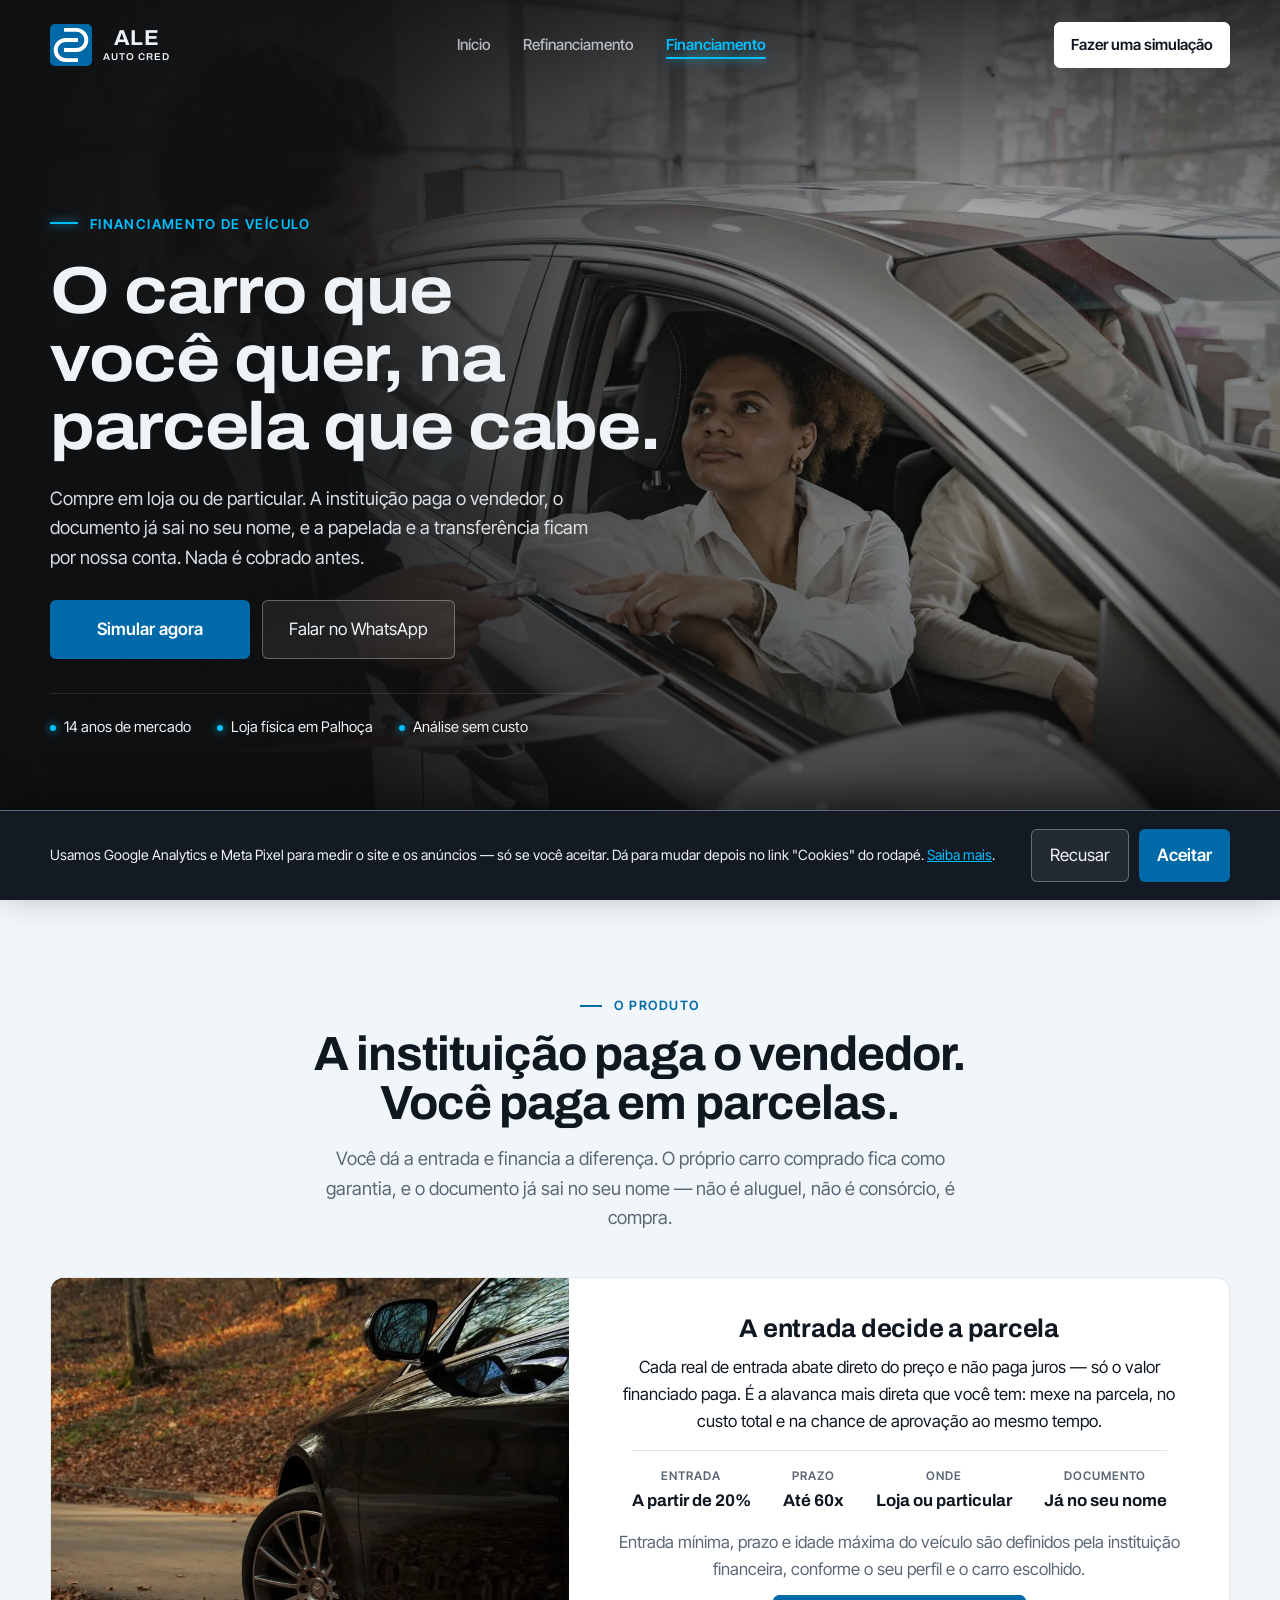
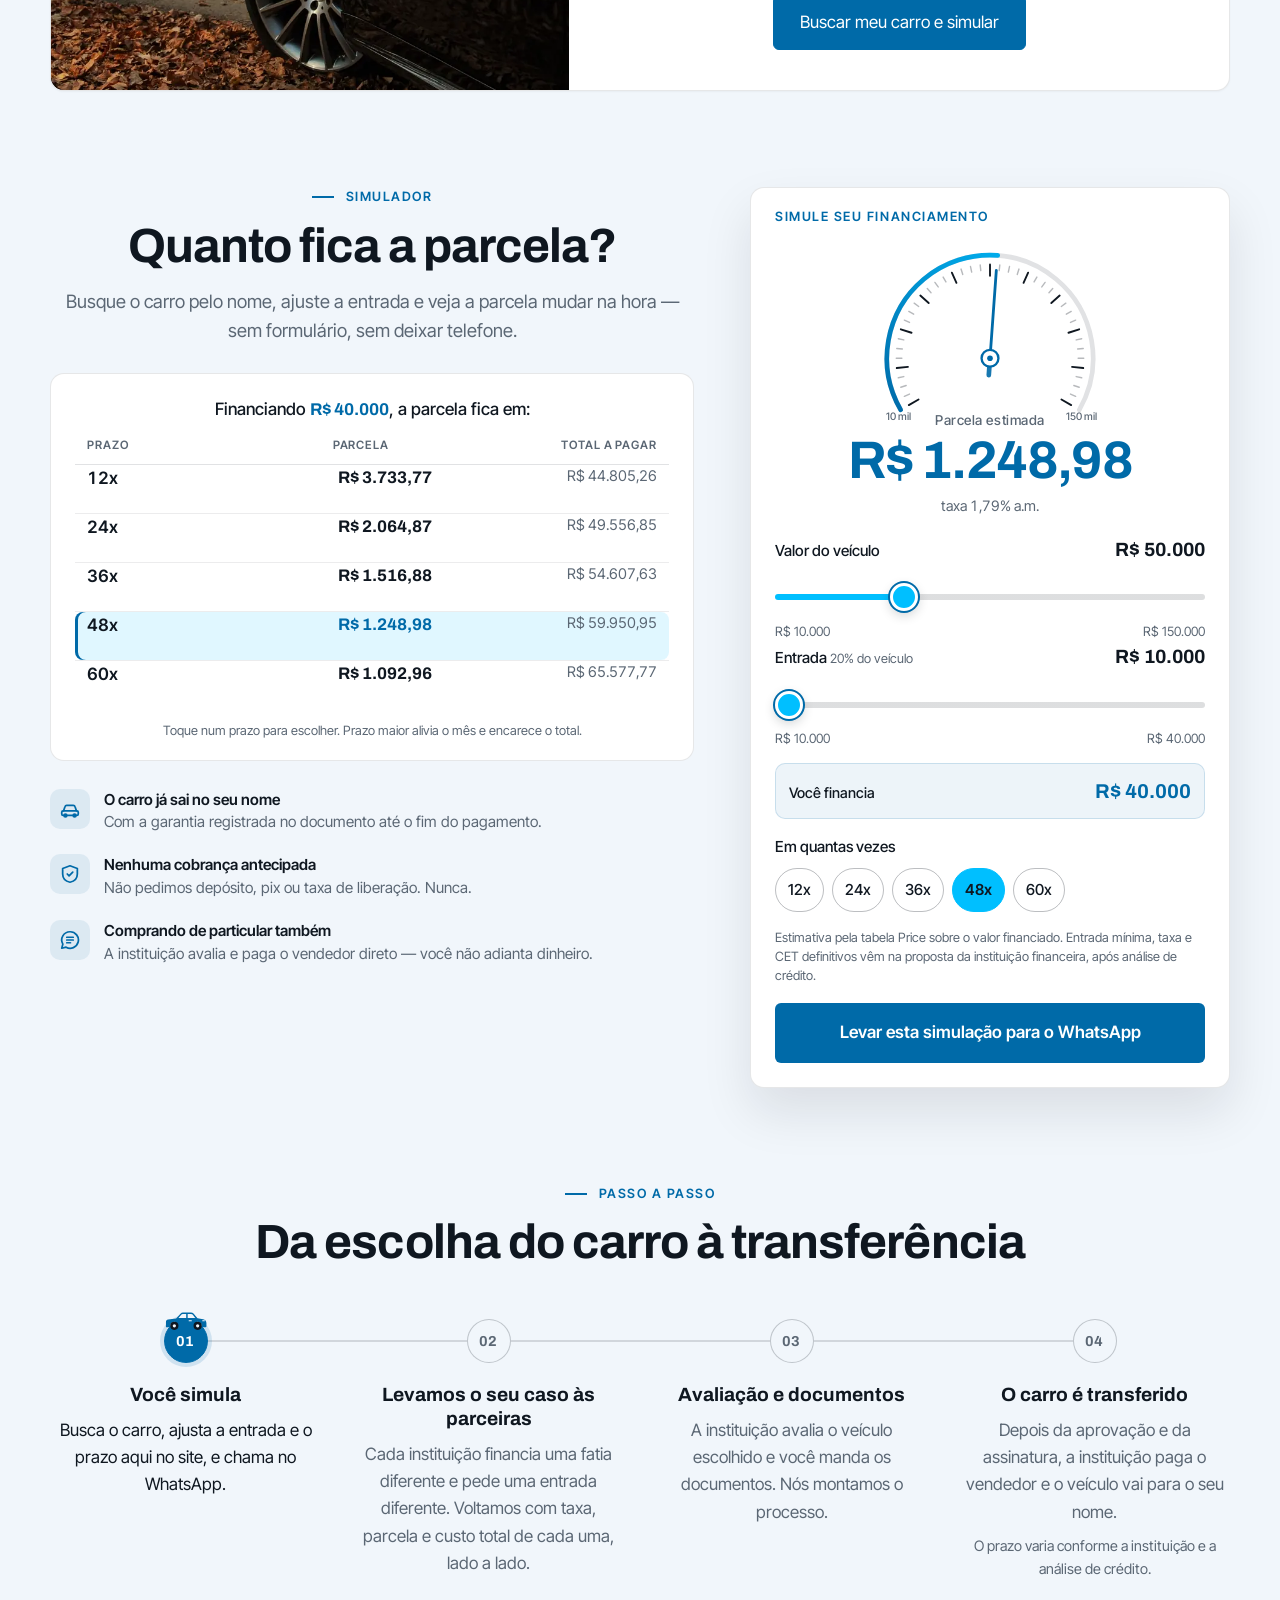
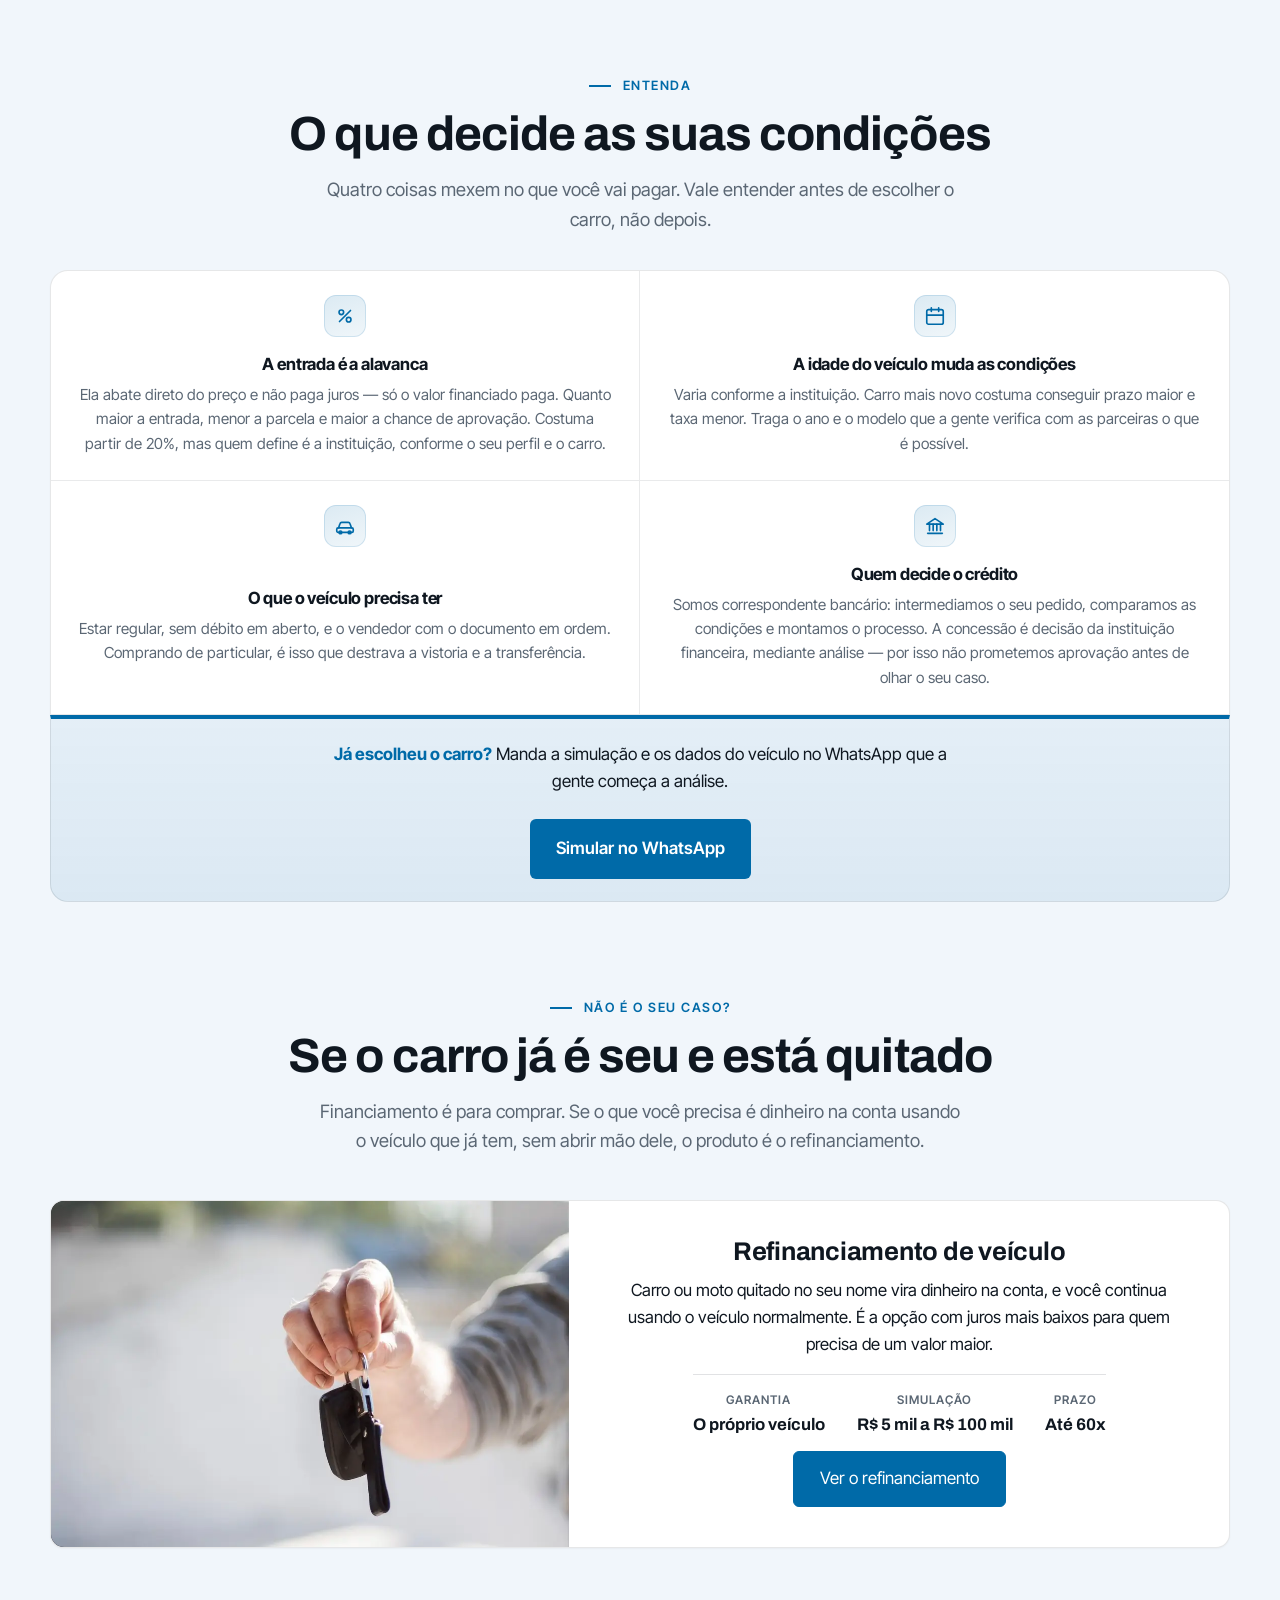
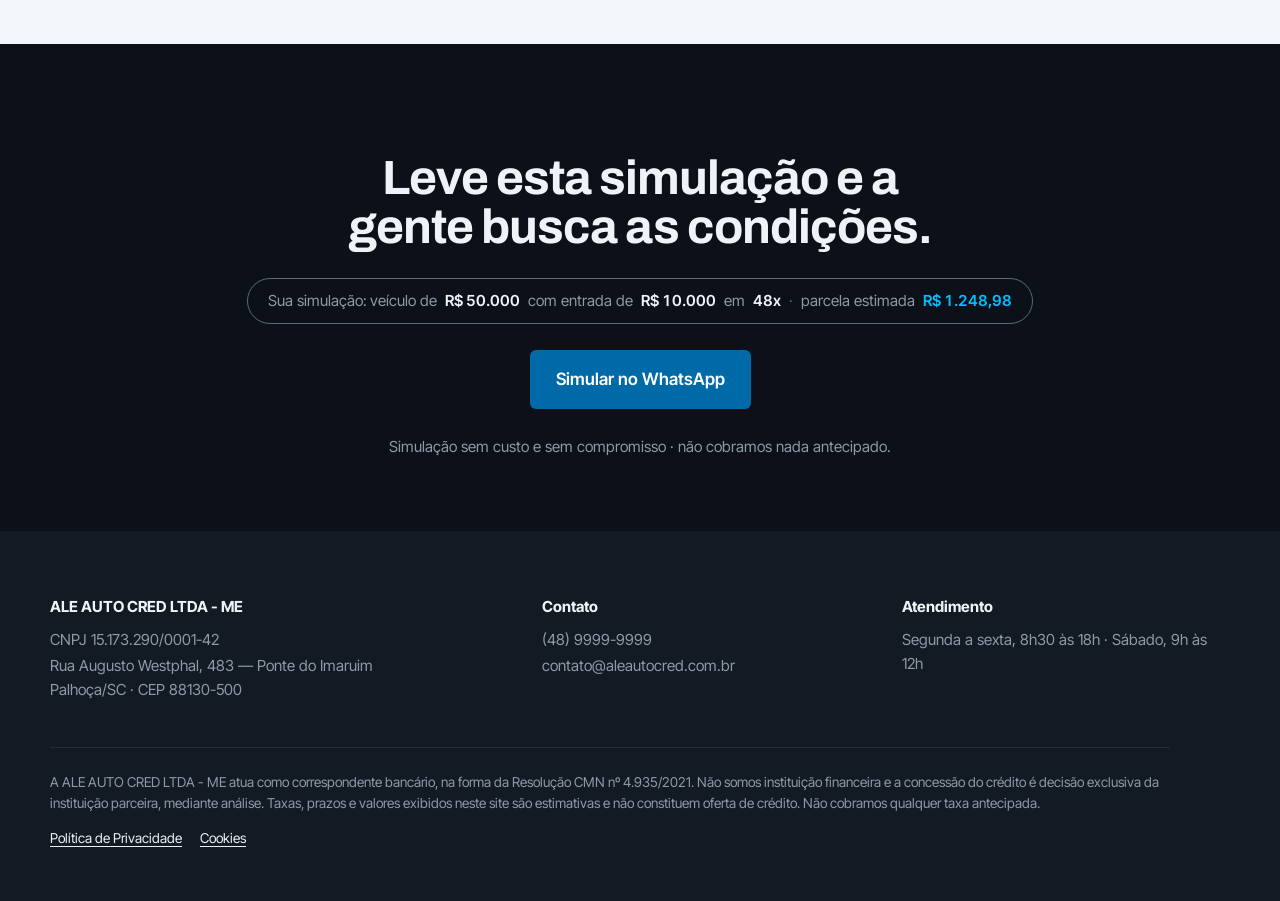
==== commit 47f50639: "Add files via upload" ====
--- a/files/financiamento.html
+++ b/files/financiamento.html
@@ -3,11 +3,11 @@
 <head>
 <meta charset="utf-8">
 <meta name="viewport" content="width=device-width, initial-scale=1">
-<title>Financiamento de veículo em Palhoça | Ale Auto Cred</title>
+<title>Ale Auto Cred - Financiamento</title>
 <meta name="description" content="Compre o carro em loja ou de particular, com entrada a partir de 20%. Busque o modelo, veja a FIPE e simule a parcela. Palhoça e Grande Florianópolis.">
 <meta name="theme-color" content="#0C1018">
 <link rel="canonical" href="https://www.aleautocred.com.br/financiamento.html">
-<link rel="icon" href="img/favicon.svg" type="image/svg+xml">
+<link rel="icon" href="img/logo.svg" type="image/svg+xml">
 
 <meta property="og:type" content="website">
 <meta property="og:locale" content="pt_BR">
@@ -18,7 +18,7 @@
 <link rel="preconnect" href="https://fonts.googleapis.com">
 <link rel="preconnect" href="https://fonts.gstatic.com" crossorigin>
 <link rel="stylesheet" href="https://fonts.googleapis.com/css2?family=Archivo:wdth,wght@62..125,400..700&family=Inter+Tight:wght@400;500;600&display=swap">
-<link rel="stylesheet" href="estilo.css?v=20260921c">
+<link rel="stylesheet" href="estilo.css?v=20260924v">
 </head>
 <body data-produto="financiamento">
 
@@ -69,7 +69,16 @@
 
 <!-- ═══════════════ HERO ═══════════════ -->
 <section class="hero" id="topo">
-  <div class="hero-foto" aria-hidden="true"></div>
+  <!-- Ver a nota em index.html. -->
+  <picture class="hero-foto">
+    <source media="(max-width:900px)" type="image/webp"
+            srcset="img/hero-financiamento-pe-600.webp?v=20260924 600w, img/hero-financiamento-pe-900.webp?v=20260924 900w, img/hero-financiamento-pe-1200.webp?v=20260924 1200w, img/hero-financiamento-pe-1280.webp?v=20260924 1280w"
+            sizes="130vw">
+    <source type="image/webp"
+            srcset="img/hero-financiamento-800.webp?v=20260924 800w, img/hero-financiamento-1200.webp?v=20260924 1200w, img/hero-financiamento-1600.webp?v=20260924 1600w, img/hero-financiamento-2400.webp?v=20260924 2400w, img/hero-financiamento-3200.webp?v=20260924 3200w"
+            sizes="100vw">
+    <img src="img/hero-financiamento.jpg?v=20260924" alt="" width="1600" height="1067" fetchpriority="high" decoding="async">
+  </picture>
   <div class="hero-tinta" aria-hidden="true"></div>
   <canvas id="pista" aria-hidden="true"></canvas>
   <div class="veu" aria-hidden="true"></div>
@@ -78,13 +87,24 @@
 
   <header class="topo">
     <div class="wrap topo-in">
-      <a class="marca" href="index.html">ALE AUTO CRED</a>
-      <nav class="menu" aria-label="Principal">
+      <a class="marca" href="index.html" aria-label="Ale Auto Cred">
+        <img class="marca-simbolo" src="img/logo.svg" alt="" width="42" height="42">
+        <span class="marca-nome" aria-hidden="true">
+          <span class="marca-l1">Ale</span>
+          <span class="marca-l2">Auto Cred</span>
+        </span>
+      </a>
+      <button class="menu-bt" type="button" aria-expanded="false" aria-controls="menuPrincipal" aria-label="Abrir menu">
+        <span class="menu-bt-barras" aria-hidden="true"></span>
+      </button>
+      <div class="topo-painel" id="menuPrincipal">
+        <nav class="menu" aria-label="Principal">
         <a href="index.html">Início</a>
         <a href="refinanciamento.html">Refinanciamento</a>
         <a href="financiamento.html" aria-current="page">Financiamento</a>
       </nav>
-      <a class="topo-link" data-zap data-origem="header" href="#" target="_blank" rel="noopener">Falar no WhatsApp</a>
+      <a class="topo-link" data-zap data-origem="header" href="#" target="_blank" rel="noopener">Fazer uma simulação</a>
+      </div>
     </div>
   </header>
 
@@ -148,8 +168,7 @@
       <p class="rotulo-sec">Simulador</p>
       <h2>Quanto fica a parcela?</h2>
       <p class="lede">Busque o carro pelo nome, ajuste a entrada e veja a parcela mudar na hora —
-        sem formulário, sem deixar telefone. Taxa e CET definitivos vêm da instituição, após a
-        análise.</p>
+        sem formulário, sem deixar telefone.</p>
 
       <div class="prazos-quadro">
         <p class="prazos-quadro-titulo">Financiando <strong data-sim="financiado">R$ 40.000</strong>, a parcela fica em:</p>
@@ -218,7 +237,11 @@
                    placeholder="Comece pela marca: Fiat, VW, Honda…">
             <ul class="busca-lista" id="veiculoLista" role="listbox" aria-label="Sugestões de veículo" hidden></ul>
           </div>
-          <p class="campo-nota" id="veiculoDica">Comece pela marca.</p>
+          <!-- Vazia de propósito: no primeiro passo o placeholder do campo já diz
+                 "Comece pela marca". O app.js preenche isto a partir do segundo passo
+                 ("Agora o modelo.", "Qual o ano?"), quando o campo já tem texto e o
+                 placeholder some — aí é o único guia que resta. -->
+            <p class="campo-nota" id="veiculoDica"></p>
 
           <figure class="veiculo-achado" id="veiculoAchado" hidden>
             <svg class="veiculo-arte" viewBox="0 0 46 22" aria-hidden="true"><use id="veiculoArte" href="#sil-hatch"/></svg>
@@ -229,8 +252,11 @@
               <button type="button" class="link-trocar" id="trocarVeiculo">Trocar veículo</button>
             </figcaption>
           </figure>
-          <p class="cond">Valor de referência da tabela FIPE. O quanto a instituição financia depende
-            da análise e da avaliação do veículo.</p>
+          <!-- "e da análise" saiu: o aviso do simulador, logo abaixo, já carrega a
+               análise de crédito. A avaliação do veículo fica, porque é outro fato —
+               é o que impede o visitante de ler a FIPE como o valor financiado. -->
+          <p class="cond">Valor de referência da FIPE. Quanto a instituição financia depende da
+            avaliação do veículo.</p>
         </div>
 
         <!-- Fallback: o slider de sempre, usado quando a busca não está disponível. -->
@@ -490,6 +516,6 @@
 }
 </script>
 
-<script src="app.js?v=20260921c" defer></script>
+<script src="app.js?v=20260924a" defer></script>
 </body>
 </html>
--- a/files/estilo.css
+++ b/files/estilo.css
@@ -1,1023 +1,1332 @@
-﻿/* ═══════════════════════════════════════════════════════════
-   ALE AUTO CRED — folha de estilo
-   Conceito: painel de instrumentos × papel de contrato
-   ═══════════════════════════════════════════════════════════ */
-
-:root{
-  /* ── ESCURO: painel de instrumentos (hero, quem atende, avaliações, local, CTA, rodapé) ── */
-  --noite:#0C1018;         /* fundo do painel apagado */
-  --painel:#141A24;        /* superfície elevada no escuro */
-  --filete:#232C3A;        /* borda decorativa no escuro (1,35:1 — nunca em controle) */
-  --filete-ui:#5B6A80;     /* borda de controle no escuro (3,46:1 noite · 3,17:1 painel) */
-
-  /* ── AZUL: a luz e a ação ── */
-  --acento:#00BFFF;         /* retroiluminação e botões (8,97:1 sobre noite) */
-  --acento-luz:#66D9FF;     /* só brilho e hover, nunca texto pequeno */
-  --acento-tinta:#006AA8;   /* azul sobre fundo claro (5,33:1 sobre papel) */
-
-  /* ── CLARO: papel de contrato ── */
-  --papel:#F1F6FB;         /* papel frio */
-  --branco:#FFFFFF;
-  --tinta:#0F1720;         /* texto sobre papel e sobre azul (8,50:1 no botão) */
-  --grafite-papel:#5B6774; /* texto secundário sobre papel (5,31:1) */
-
-  /* ── TEXTO SOBRE ESCURO ── */
-  --claro:#EEF3F8;
-  --grafite:#8E9AA8;       /* texto secundário sobre escuro (6,65:1 noite · 6,10:1 painel) */
-
-  --foco:var(--acento);
-
-  /* ── FOTO DO HERO ──────────────────────────────────────────
-     Uma foto por página: a home usa img/hero.jpg e cada página de
-     produto troca esta variável no próprio data-produto, logo
-     abaixo de .hero-foto. Para trocar, salve a nova foto por cima
-     do arquivo (horizontal, assunto do lado direito). A tinta
-     azul/noite é aplicada por CSS, então a foto real entra sem
-     reeditar cor.                                               */
-  --hero-img:url('img/hero.jpg');
-
-  --barra-h:0px;           /* altura da barra de cookies, definida pelo JS */
-}
-
-*,*::before,*::after{box-sizing:border-box}
-html{scroll-behavior:smooth}
-body{
-  margin:0;
-  font-family:'Inter Tight',system-ui,-apple-system,sans-serif;
-  font-size:17px;
-  line-height:1.6;
-  color:var(--claro);
-  background:var(--noite);
-  -webkit-font-smoothing:antialiased;
-}
-h1,h2,h3,.num{
-  font-family:'Archivo',system-ui,sans-serif;
-  font-weight:700;
-  letter-spacing:-.02em;
-  line-height:1.02;
-  margin:0;
-}
-h1{font-size:clamp(2.5rem,5.2vw,4.5rem);font-stretch:112%;text-wrap:balance}
-h2{font-size:clamp(2rem,4vw,3rem);text-wrap:balance}
-h3{font-size:1.375rem;letter-spacing:-.01em}
-p{margin:0}
-a{color:inherit}
-button{font:inherit;cursor:pointer;border:none;background:none;color:inherit}
-img,svg{display:block;max-width:100%}
-[hidden]{display:none!important}
-.wrap{width:min(1180px,100% - 40px);margin-inline:auto}
-
-:focus-visible{outline:3px solid var(--foco);outline-offset:3px;border-radius:4px}
-.papel-sec :focus-visible{outline-color:var(--acento-tinta)}
-
-.pula{position:absolute;left:-999px;top:12px;background:var(--acento);color:var(--tinta);padding:10px 16px;border-radius:6px;font-weight:600;z-index:100}
-.pula:focus{left:12px}
-.sr{position:absolute;width:1px;height:1px;overflow:hidden;clip:rect(0 0 0 0);white-space:nowrap}
-
-/* ─────────────────────────────────────────────────────────────
-   BOTÕES
-   ───────────────────────────────────────────────────────────── */
-.btn-acento{
-  display:inline-flex;align-items:center;justify-content:center;gap:8px;
-  background:var(--acento);color:var(--tinta);
-  font-weight:600;padding:16px 26px;min-height:52px;border-radius:6px;
-  text-decoration:none;text-align:center;
-  box-shadow:0 0 0 0 rgba(0,191,255,0);
-  transition:background .15s,box-shadow .2s;
-}
-.btn-acento:hover{background:var(--acento-luz);box-shadow:0 0 28px rgba(0,191,255,.28)}
-.papel-sec .btn-acento{box-shadow:inset 0 0 0 1px var(--acento-tinta)}
-.papel-sec .btn-acento:hover{box-shadow:inset 0 0 0 1px var(--acento-tinta),0 0 28px rgba(0,191,255,.28)}
-.btn-linha{
-  display:inline-flex;align-items:center;justify-content:center;
-  border:1px solid var(--filete-ui);color:var(--claro);
-  padding:15px 26px;min-height:52px;border-radius:6px;text-decoration:none;
-  transition:border-color .15s,background .15s;
-}
-.btn-linha:hover{border-color:var(--acento);background:rgba(0,191,255,.08)}
-.papel-sec .btn-linha{border-color:var(--acento-tinta);color:var(--acento-tinta)}
-.papel-sec .btn-linha:hover{background:rgba(0,106,168,.08)}
-
-/* ─────────────────────────────────────────────────────────────
-   HERO — painel apagado que acende
-   ───────────────────────────────────────────────────────────── */
-.hero{
-  position:relative;isolation:isolate;overflow:hidden;
-  min-height:100dvh;display:flex;flex-direction:column;
-  background:#0B0C0D;
-}
-.hero-foto{
-  position:absolute;inset:0;z-index:0;
-  background:var(--hero-img) center right/cover no-repeat,url('img/hero.svg') center right/cover no-repeat;
-  filter:brightness(.55) contrast(1.05);
-}
-/* Uma foto por página — quem decide é o data-produto do <body>, como no JS.
-   Sem o atributo (home), vale a img/hero.jpg do :root. */
-body[data-produto="refinanciamento"]{--hero-img:url('img/hero-refinanciamento.jpg')}
-body[data-produto="financiamento"]{--hero-img:url('img/hero-financiamento.jpg')}
-.hero-tinta{display:none}
-/* O canvas de faróis (#pista) não é mais ligado em nenhuma página — o app.js
-   não o cria. A regra fica porque o elemento continua no HTML. */
-#pista{position:absolute;inset:0;z-index:2;width:100%;height:100%;mix-blend-mode:screen;opacity:.9}
-/* O véu é cinza neutro nas três páginas: ele escurece para o texto ler, sem
-   tingir a foto nem o vídeo de azul. */
-.veu{
-  position:absolute;inset:0;z-index:3;
-  background:linear-gradient(90deg,#0B0C0D 0%,rgba(11,12,13,.92) 30%,rgba(11,12,13,.45) 62%,rgba(11,12,13,.7) 100%);
-}
-.ruido{
-  position:absolute;inset:0;z-index:4;pointer-events:none;opacity:.05;
-  background-image:url("data:image/svg+xml,%3Csvg xmlns='http://www.w3.org/2000/svg' width='160' height='160'%3E%3Cfilter id='n'%3E%3CfeTurbulence type='fractalNoise' baseFrequency='.9' numOctaves='2' stitchTiles='stitch'/%3E%3CfeColorMatrix values='0 0 0 0 1 0 0 0 0 1 0 0 0 0 1 0 0 0 .6 0'/%3E%3C/filter%3E%3Crect width='100%25' height='100%25' filter='url(%23n)'/%3E%3C/svg%3E");
-}
-/* O brilho azul do hero saiu a pedido, nas três páginas. O elemento continua
-   no HTML (o app.js ainda acende a classe .on) — para trazer de volta, basta
-   reativar este bloco. */
-.luz{display:none}
-
-.topo{position:relative;z-index:5;padding:22px 0}
-.topo-in{display:flex;align-items:center;justify-content:space-between;gap:16px}
-.marca{
-  font-family:'Archivo',sans-serif;font-weight:700;font-stretch:112%;
-  letter-spacing:.14em;font-size:.95rem;text-decoration:none;color:var(--claro);
-}
-.marca b{color:var(--acento);font-weight:700}
-.topo-link{
-  color:var(--claro);text-decoration:none;font-weight:500;font-size:.95rem;
-  border:1px solid var(--filete-ui);border-radius:6px;padding:10px 16px;min-height:44px;
-  display:inline-flex;align-items:center;transition:border-color .15s;
-}
-.topo-link:hover{border-color:var(--acento)}
-
-/* Navegação principal — o item da página atual fica aceso e sublinhado. */
-.menu{display:flex;align-items:center;gap:4px}
-.menu a{
-  position:relative;display:inline-flex;align-items:center;min-height:44px;padding:0 14px;
-  color:var(--claro);opacity:.72;text-decoration:none;font-weight:500;font-size:.95rem;
-  border-radius:6px;transition:opacity .15s,color .15s;
-}
-.menu a:hover{opacity:1}
-.menu a::after{
-  content:"";position:absolute;left:14px;right:14px;bottom:8px;height:2px;border-radius:1px;
-  background:var(--acento);transform:scaleX(0);transform-origin:left;transition:transform .25s ease;
-}
-.menu a:hover::after{transform:scaleX(1)}
-.menu a[aria-current="page"]{opacity:1;color:var(--acento);font-weight:600}
-.menu a[aria-current="page"]::after{transform:scaleX(1);box-shadow:0 0 10px var(--acento)}
-/* Sobre papel (páginas sem hero escuro) o mesmo menu inverte o contraste. */
-.papel-sec .menu a{color:var(--tinta)}
-.papel-sec .menu a[aria-current="page"]{color:var(--acento-tinta)}
-.papel-sec .menu a::after{background:var(--acento-tinta)}
-
-.hero-grid{
-  position:relative;z-index:5;flex:1;
-  display:grid;grid-template-columns:minmax(0,1fr);
-  align-items:center;padding:36px 0 72px;
-}
-.hero-txt{max-width:44rem}
-.hero-txt{opacity:0;transform:translateY(10px);transition:opacity .9s ease-out .3s,transform .9s ease-out .3s}
-.ctas .btn-acento{min-width:200px}
-.hero-txt.on{opacity:1;transform:none}
-.selo{
-  color:var(--acento);font-size:.85rem;font-weight:600;letter-spacing:.1em;text-transform:uppercase;
-  display:flex;align-items:center;gap:12px;margin-bottom:22px;
-}
-.selo::before{content:"";width:28px;height:2px;background:var(--acento);box-shadow:0 0 10px var(--acento)}
-.sub{color:var(--grafite);font-size:1.15rem;max-width:34rem;margin:22px 0 28px}
-.hero-txt .sub{color:var(--claro);opacity:.86}
-.ctas{display:flex;flex-wrap:wrap;gap:12px}
-.confia{
-  display:flex;flex-wrap:wrap;gap:8px 22px;margin-top:34px;
-  color:var(--grafite);font-size:.92rem;
-}
-.confia span{display:inline-flex;align-items:center;gap:8px}
-.confia span::before{content:"";width:6px;height:6px;border-radius:50%;background:var(--acento);box-shadow:0 0 8px var(--acento)}
-
-/* ─────────────────────────────────────────────────────────────
-   CLUSTER — o instrumento
-   ───────────────────────────────────────────────────────────── */
-/* Simulador — seção própria: texto à esquerda, instrumento à direita */
-.simular{display:grid;grid-template-columns:minmax(0,1fr) minmax(360px,480px);gap:56px;align-items:start}
-.prazos-quadro{
-  margin-top:28px;background:var(--branco);border:1px solid rgba(15,23,32,.1);border-radius:14px;padding:22px 24px 18px;
-}
-.prazos-quadro-titulo{font-weight:500;margin-bottom:12px}
-.prazos-quadro-titulo strong{font-family:'Archivo',sans-serif;color:var(--acento-tinta);font-variant-numeric:tabular-nums}
-.prazos-tabela{width:100%;border-collapse:collapse;font-variant-numeric:tabular-nums}
-.prazos-tabela th{
-  text-align:left;font-size:.72rem;font-weight:600;letter-spacing:.08em;text-transform:uppercase;color:var(--grafite-papel);
-  padding:0 12px 10px;border-bottom:1px solid rgba(15,23,32,.12);
-}
-.prazos-tabela th:not(:first-child),.prazos-tabela td:not(:first-child){text-align:right}
-.prazos-tabela td{padding:0;border-bottom:1px solid rgba(15,23,32,.08)}
-.prazos-tabela tr:last-child td{border-bottom:0}
-.prazos-tabela .linha-bt{
-  display:grid;grid-template-columns:1fr 1fr 1.3fr;width:100%;min-height:48px;padding:0 12px;
-  text-align:left;color:var(--tinta);border-radius:8px;transition:background .15s;
-}
-.prazos-tabela .linha-bt:hover{background:rgba(11,99,154,.06)}
-.prazos-tabela .linha-bt > span{display:flex;align-items:center}
-.prazos-tabela .linha-bt > span:not(:first-child){justify-content:flex-end}
-.prazos-tabela .linha-bt .prazo-n{font-weight:600}
-.prazos-tabela .linha-bt .parcela-n{font-family:'Archivo',sans-serif;font-weight:700;font-size:1.05rem}
-.prazos-tabela .linha-bt .total-n{color:var(--grafite-papel);font-size:.92rem}
-.prazos-tabela tr.ativo .linha-bt{background:rgba(0,191,255,.12);box-shadow:inset 3px 0 0 var(--acento-tinta)}
-.prazos-tabela tr.ativo .parcela-n{color:var(--acento-tinta)}
-.prazos-quadro .fina{margin-top:12px;font-size:.8rem}
-.simular-pontos{list-style:none;padding:0;margin:22px 0 0;display:grid;gap:12px}
-.simular-pontos li{display:flex;align-items:flex-start;gap:14px;color:var(--grafite-papel);font-size:.95rem;line-height:1.5}
-.simular-pontos li strong{color:var(--tinta);font-weight:600}
-.simular-icone{width:40px;height:40px;border-radius:10px;flex:none;background:rgba(11,99,154,.09);display:grid;place-items:center}
-.simular-icone svg{width:22px;height:22px;fill:none;stroke:var(--acento-tinta);stroke-width:1.9;stroke-linecap:round;stroke-linejoin:round}
-
-.cluster{
-  position:relative;color:var(--tinta);
-  background:var(--branco);
-  border:1px solid rgba(15,23,32,.1);border-radius:14px;
-  padding:22px 24px 24px;
-  box-shadow:0 24px 50px rgba(15,23,32,.1);
-}
-.cluster-titulo{
-  font-family:'Inter Tight',sans-serif;font-weight:600;font-size:.8rem;letter-spacing:.12em;
-  text-transform:uppercase;color:var(--acento-tinta);margin:0 0 4px;
-}
-.gauge{width:100%;max-width:300px;height:auto;margin:0 auto}
-.gauge .arco-base{fill:none;stroke:rgba(15,23,32,.12);stroke-width:5;stroke-linecap:round}
-.gauge .arco-luz{fill:none;stroke:url(#arcoGrad);stroke-width:5;stroke-linecap:round}
-.gauge .tick{stroke:rgba(15,23,32,.3);stroke-width:1.5;stroke-linecap:round}
-.gauge .tick.maior{stroke:var(--tinta);stroke-width:2}
-.gauge .rotulo{fill:var(--grafite-papel);font-family:'Inter Tight',sans-serif;font-size:11px;font-weight:500}
-.gauge .agulha{stroke:var(--acento-tinta);stroke-width:3;stroke-linecap:round}
-.gauge .agulha-cauda{stroke:var(--acento-tinta);stroke-width:5;stroke-linecap:round;opacity:.9}
-.gauge .cubo{fill:var(--branco);stroke:var(--acento-tinta);stroke-width:2.5}
-.gauge .cubo-centro{fill:var(--acento-tinta)}
-
-.leitura{text-align:center;margin:-14px 0 18px}
-.leitura-rotulo{color:var(--grafite-papel);font-size:.85rem;font-weight:500;letter-spacing:.04em}
-.leitura .num{
-  font-size:clamp(2.6rem,5vw,3.3rem);color:var(--acento-tinta);letter-spacing:-.03em;
-  font-variant-numeric:tabular-nums;margin-top:2px;
-}
-.leitura-sub{color:var(--grafite-papel);font-size:.9rem;margin-top:6px;font-variant-numeric:tabular-nums}
-
-.campo{
-  display:flex;align-items:baseline;justify-content:space-between;gap:12px;
-  font-size:.95rem;font-weight:500;color:var(--tinta);margin-bottom:10px;
-}
-.campo output{
-  font-family:'Archivo',sans-serif;font-weight:700;font-size:1.2rem;color:var(--tinta);
-  font-variant-numeric:tabular-nums;
-}
-
-.faixa{
-  --pct:20%;
-  -webkit-appearance:none;appearance:none;width:100%;height:44px;margin:0;background:transparent;cursor:pointer;
-}
-.faixa::-webkit-slider-runnable-track{
-  height:6px;border-radius:3px;
-  background:linear-gradient(90deg,var(--acento) var(--pct),rgba(15,23,32,.14) var(--pct));
-}
-.faixa::-moz-range-track{height:6px;border-radius:3px;background:rgba(15,23,32,.14)}
-.faixa::-moz-range-progress{height:6px;border-radius:3px;background:var(--acento)}
-.faixa::-webkit-slider-thumb{
-  -webkit-appearance:none;appearance:none;width:28px;height:28px;margin-top:-11px;border-radius:50%;
-  background:var(--acento);border:3px solid var(--branco);
-  box-shadow:0 0 0 2px var(--acento-tinta),0 4px 12px rgba(15,23,32,.2);
-}
-.faixa::-moz-range-thumb{
-  width:22px;height:22px;border-radius:50%;background:var(--acento);border:3px solid var(--branco);
-  box-shadow:0 0 0 2px var(--acento-tinta),0 4px 12px rgba(15,23,32,.2);
-}
-.faixa:focus-visible{outline:none}
-.faixa:focus-visible::-webkit-slider-thumb{box-shadow:0 0 0 2px var(--acento-tinta),0 0 0 6px rgba(11,99,154,.25)}
-.faixa:focus-visible::-moz-range-thumb{box-shadow:0 0 0 2px var(--acento-tinta),0 0 0 6px rgba(11,99,154,.25)}
-.faixa-limites{display:flex;justify-content:space-between;color:var(--grafite-papel);font-size:.8rem;margin-top:-6px}
-
-.prazos-rotulo{font-size:.95rem;font-weight:500;margin:16px 0 8px}
-.prazos{display:flex;flex-wrap:wrap;gap:8px}
-.pilula{
-  min-width:44px;min-height:44px;padding:0 12px;border-radius:999px;
-  border:1px solid rgba(15,23,32,.28);color:var(--tinta);font-weight:500;font-size:.95rem;
-  display:inline-flex;align-items:center;justify-content:center;
-  transition:border-color .15s,background .15s,color .15s;
-}
-.pilula:hover{border-color:var(--acento-tinta)}
-.pilula[aria-checked="true"]{background:var(--acento);border-color:var(--acento);color:var(--tinta);font-weight:600}
-
-/* ── Busca do veículo na FIPE ────────────────────────────────── */
-.busca{position:relative}
-.busca-lupa{position:absolute;left:14px;top:50%;transform:translateY(-50%);pointer-events:none}
-.busca-lupa svg{width:18px;height:18px;fill:none;stroke:var(--grafite-papel);stroke-width:2;stroke-linecap:round}
-#veiculo{
-  width:100%;min-height:52px;padding:0 14px 0 42px;
-  font:inherit;color:var(--tinta);background:var(--branco);
-  border:1px solid rgba(15,23,32,.22);border-radius:10px;
-  transition:border-color .15s,box-shadow .15s;
-}
-#veiculo::placeholder{color:var(--grafite-papel)}
-#veiculo:focus{border-color:var(--acento-tinta);box-shadow:0 0 0 3px rgba(0,106,168,.15);outline:none}
-.busca-lista{
-  position:absolute;z-index:20;left:0;right:0;top:calc(100% + 6px);
-  list-style:none;margin:0;padding:6px;max-height:262px;overflow-y:auto;
-  background:var(--branco);border:1px solid rgba(15,23,32,.14);border-radius:10px;
-  box-shadow:0 16px 40px rgba(15,23,32,.14);
-}
-.busca-lista li{padding:11px 12px;border-radius:7px;font-size:.95rem;cursor:pointer;line-height:1.35}
-.busca-lista li:hover,.busca-lista li.on{background:rgba(0,106,168,.1);color:var(--acento-tinta)}
-.busca-vazio{color:var(--grafite-papel);cursor:default!important}
-.busca-vazio:hover{background:none!important;color:var(--grafite-papel)!important}
-
-/* O veículo encontrado: silhueta + nome + FIPE */
-.veiculo-achado{
-  display:grid;grid-template-columns:auto minmax(0,1fr);gap:16px;align-items:center;
-  margin:16px 0 0;padding:16px;border-radius:12px;
-  background:rgba(0,106,168,.07);box-shadow:inset 0 0 0 1px rgba(0,106,168,.16);
-}
-.veiculo-arte{width:104px;height:50px;flex:none}
-/* As silhuetas entram por <use>, que clona para um shadow tree: o seletor tem
-   de pegar os originais dentro do <defs>, não os descendentes de .veiculo-arte. */
-[id^="sil-"] .lataria{fill:var(--acento-tinta)}
-[id^="sil-"] .vidro{fill:var(--papel)}
-[id^="sil-"] .roda{fill:var(--tinta)}
-[id^="sil-"] .aro{fill:var(--papel)}
-[id^="sil-"] .risco{fill:none;stroke:var(--papel);stroke-width:1.1;stroke-linecap:round}
-[id^="sil-"] .quadro{fill:none;stroke:var(--acento-tinta);stroke-width:2.6;stroke-linecap:round}
-.veiculo-dados{min-width:0}
-.veiculo-nome{font-weight:600;line-height:1.3;font-size:.95rem}
-.veiculo-fipe{margin-top:4px;color:var(--grafite-papel);font-size:.9rem}
-.veiculo-fipe strong{
-  font-family:'Archivo',sans-serif;font-size:1.2rem;color:var(--acento-tinta);
-  font-variant-numeric:tabular-nums;margin-left:4px;
-}
-.link-trocar{
-  padding:0;margin-top:8px;min-height:44px;
-  color:var(--acento-tinta);font-weight:600;font-size:.9rem;text-decoration:underline;
-}
-.busca-bloco > .cond{margin-top:12px}
-
-/* Financiamento: a conta entre os dois sliders — veículo menos entrada. */
-.campo-nota{color:var(--grafite-papel);font-size:.8rem;font-weight:400;white-space:nowrap}
-/* Respiro entre um slider e o campo do seguinte. */
-.faixa-limites + .campo{margin-top:18px}
-.financia{
-  display:flex;align-items:baseline;justify-content:space-between;gap:12px;
-  margin:14px 0 2px;padding:12px 14px;border-radius:10px;
-  background:rgba(0,106,168,.07);box-shadow:inset 0 0 0 1px rgba(0,106,168,.16);
-}
-.financia span{font-size:.9rem;font-weight:500;color:var(--tinta)}
-.financia strong{
-  font-family:'Archivo',sans-serif;font-weight:700;font-size:1.25rem;color:var(--acento-tinta);
-  font-variant-numeric:tabular-nums;
-}
-.aviso{color:var(--grafite-papel);font-size:.8rem;line-height:1.5;margin:16px 0 18px}
-.cluster .btn-acento{width:100%}
-.cluster noscript p{color:var(--tinta);padding:12px 0}
-
-/* ─────────────────────────────────────────────────────────────
-   SEÇÕES — os dois materiais
-   ───────────────────────────────────────────────────────────── */
-.sec{padding:96px 0}
-.sec.sem-topo{padding-top:0}
-.papel-sec{background:var(--papel);color:var(--tinta)}
-.papel-sec.branco{background:var(--branco)}
-.painel-sec{background:var(--noite);color:var(--claro)}
-.painel-sec.elevado{background:var(--painel)}
-.painel-sec + .painel-sec{border-top:1px solid var(--filete)}
-
-.rotulo-sec{
-  display:flex;align-items:center;gap:12px;
-  font-size:.8rem;font-weight:600;letter-spacing:.12em;text-transform:uppercase;margin-bottom:14px;
-}
-.papel-sec .rotulo-sec{color:var(--acento-tinta)}
-.painel-sec .rotulo-sec{color:var(--acento)}
-.rotulo-sec::before{content:"";width:22px;height:2px;background:currentColor}
-.lede{max-width:40rem;font-size:1.15rem;margin-top:16px}
-.papel-sec .lede{color:var(--grafite-papel)}
-.painel-sec .lede{color:var(--grafite)}
-.cond{font-size:.9rem;margin-top:14px}
-.papel-sec .cond{color:var(--grafite-papel)}
-.painel-sec .cond{color:var(--grafite)}
-.fina{font-size:.95rem}
-.papel-sec .fina{color:var(--grafite-papel)}
-.painel-sec .fina,footer .fina{color:var(--grafite)}
-
-/* Produtos */
-.produtos{display:grid;grid-template-columns:repeat(2,1fr);gap:24px;margin-top:44px}
-.produto{
-  position:relative;display:flex;flex-direction:column;overflow:hidden;
-  background:var(--branco);border:1px solid rgba(15,23,32,.1);border-radius:14px;
-  box-shadow:0 1px 2px rgba(15,23,32,.04);
-  transition:transform .25s ease,box-shadow .25s ease,border-color .25s ease;
-}
-.produto:hover,.produto:focus-within{
-  transform:translateY(-4px);
-  box-shadow:0 26px 50px rgba(15,23,32,.14),0 0 0 1px rgba(0,106,168,.18);
-  border-color:rgba(0,106,168,.35);
-}
-
-
-.produto-foto{position:relative;overflow:hidden;margin:0;background:var(--noite);aspect-ratio:16/9;flex:none}
-
-.produto-foto img{
-  width:100%;height:100%;object-fit:cover;display:block;
-  transform:scale(1.001);transition:transform .6s ease;
-}
-.produto:hover .produto-foto img,.produto:focus-within .produto-foto img{transform:scale(1.045)}
-
-.produto-corpo{display:flex;flex-direction:column;gap:12px;padding:28px 30px 30px;flex:1}
-
-.produto h3{font-size:1.35rem}
-.destaque h3{font-size:1.5rem}
-.produto-corpo > p{max-width:40rem}
-.produto-dados{
-  list-style:none;padding:16px 0 0;margin:4px 0 0;border-top:1px solid rgba(15,23,32,.12);
-  display:flex;flex-wrap:wrap;gap:12px 32px;
-}
-.produto-dados li{display:flex;flex-direction:column;gap:2px}
-.produto-dados span{font-size:.74rem;font-weight:600;letter-spacing:.08em;text-transform:uppercase;color:var(--grafite-papel)}
-.produto-dados strong{font-family:'Archivo',sans-serif;font-weight:700;font-size:1.05rem;color:var(--tinta);font-variant-numeric:tabular-nums}
-.produto .cond{margin-top:2px}
-.produto-corpo .btn-acento,.produto-corpo .btn-linha{align-self:flex-start;margin-top:auto}
-.produto-corpo .btn-linha{padding-top:13px;padding-bottom:13px;min-height:48px;transition:background .2s,color .2s,border-color .2s}
-.produto:hover .produto-corpo .btn-linha,.produto:focus-within .produto-corpo .btn-linha{
-  background:var(--acento-tinta);color:var(--branco);border-color:var(--acento-tinta);
-}
-
-/* Como funciona — passos com trilho que avança sozinho */
-.passos{
-  --passo-dur:3600ms;
-  list-style:none;padding:0;margin:52px 0 0;
-  display:grid;grid-template-columns:repeat(4,1fr);gap:0 32px;
-}
-.passo{position:relative;padding-top:64px}
-/* O trilho vai de centro a centro dos números: a linha nasce por trás do
-   círculo (que é opaco e fica por cima), então carro e luz correm o mesmo
-   percurso e andam sempre colados. */
-.passo::before,.passo::after{content:"";position:absolute;top:21px;left:22px;right:-54px;height:2px;border-radius:1px}
-.passo::before{background:rgba(15,23,32,.14)}
-.passo::after{background:var(--acento-tinta);transform:scaleX(0);transform-origin:left;transition:transform .35s ease}
-.passo:last-child::before,.passo:last-child::after{display:none}
-.passo.feito::after{transform:scaleX(1)}
-.passos.andando .passo.ativo::after{transform:scaleX(1);transition:transform var(--passo-dur) linear}
-.passo h3{font-size:1.2rem;line-height:1.25}
-.passo-bt{display:block;text-align:left;width:100%;padding:0;font:inherit;color:var(--tinta);border-radius:8px}
-.passo-bt:hover .passo-titulo{color:var(--acento-tinta)}
-/* O carrinho corre no mesmo trilho e na mesma duração da luz. Cada número é
-   uma lombada: ele sobe, passa por cima e desce do outro lado — por isso
-   corre acima do número (z-index 3), em vez de sumir atrás dele. */
-.carro{
-  position:absolute;top:21px;left:22px;right:-54px;height:0;z-index:3;
-  pointer-events:none;opacity:0;
-  transform:translateX(0);
-  transition:transform .35s ease,opacity .18s ease;
-}
-.passo.ativo .carro{opacity:1}
-.passo:last-child .carro{display:none}
-/* Passo cumprido: o carro fica parado na chegada enquanto apaga. */
-.passo.feito .carro{transform:translateX(100%);transition:opacity .18s ease}
-.passos.andando .passo.ativo .carro{
-  transform:translateX(100%);
-  transition:transform var(--passo-dur) linear,opacity .18s ease;
-}
-.carro-corpo{
-  --base:translate(-50%,calc(-100% + 2.3px));  /* rodas no asfalto */
-  --alto:translateY(-11px);                    /* parado, fica no alto da lombada */
-  position:absolute;left:0;top:0;line-height:0;
-  transform:var(--base) var(--alto);
-  transform-origin:50% 94%;                    /* inclina pivotando nas rodas */
-  width:max-content;  /* o trilho em pé tem width:0; sem isto o svg colapsa */
-}
-/* Descer a lombada, cruzar o trecho plano e subir a próxima. */
-.passos.andando .passo.ativo .carro-corpo{animation:lombada var(--passo-dur) linear}
-/* A rampa segue um cosseno — altura e inclinação nascem e morrem em zero,
-   então não há canto na saída do plano nem no alto da lombada. */
-@keyframes lombada{
-  0%   {transform:var(--base) translateY(-11px)   rotate(0deg)}
-  2.1% {transform:var(--base) translateY(-10.4px) rotate(10.6deg)}
-  4.2% {transform:var(--base) translateY(-8.7px)  rotate(18.4deg)}
-  7%   {transform:var(--base) translateY(-5.5px)  rotate(22.4deg)}
-  9.8% {transform:var(--base) translateY(-2.3px)  rotate(18.4deg)}
-  11.9%{transform:var(--base) translateY(-.6px)   rotate(10.6deg)}
-  14%  {transform:var(--base) translateY(0)       rotate(0deg)}
-  86%  {transform:var(--base) translateY(0)       rotate(0deg)}
-  88.1%{transform:var(--base) translateY(-.6px)   rotate(-10.6deg)}
-  90.2%{transform:var(--base) translateY(-2.3px)  rotate(-18.4deg)}
-  93%  {transform:var(--base) translateY(-5.5px)  rotate(-22.4deg)}
-  95.8%{transform:var(--base) translateY(-8.7px)  rotate(-18.4deg)}
-  97.9%{transform:var(--base) translateY(-10.4px) rotate(-10.6deg)}
-  100% {transform:var(--base) translateY(-11px)   rotate(0deg)}
-}
-.carro svg{width:44px;height:21px;display:block;max-width:none}
-.carro .lataria{fill:var(--acento-tinta)}
-.carro .vidro{fill:var(--papel)}
-.carro .roda{fill:var(--tinta)}
-.carro .aro{fill:var(--papel)}
-.carro .risco{fill:none;stroke:var(--papel);stroke-width:1.1;stroke-linecap:round}
-/* Motor ligado: tranco no svg, para não disputar o transform com a lombada. */
-.passos.andando .passo.ativo .carro svg{animation:trepidar .32s ease-in-out infinite}
-@keyframes trepidar{
-  0%,100%{transform:translateY(0)}
-  50%{transform:translateY(1px)}
-}
-.passo .n{
-  position:absolute;left:0;top:0;width:44px;height:44px;border-radius:50%;z-index:2;
-  display:inline-flex;align-items:center;justify-content:center;
-  font-family:'Archivo',sans-serif;font-weight:700;font-size:.9rem;letter-spacing:.06em;
-  font-variant-numeric:tabular-nums;
-  border:1.5px solid rgba(15,23,32,.22);color:var(--grafite-papel);
-  /* O nível sobe por dentro do círculo: vazio embaixo, cheio em cima. */
-  background:linear-gradient(to top,var(--acento-tinta) var(--nivel),var(--papel) var(--nivel));
-  transition:--nivel .35s,color .35s,border-color .35s,box-shadow .35s;
-}
-@property --nivel{syntax:"<percentage>";inherits:false;initial-value:0%}
-.passo.feito .n,.passo.ativo .n{--nivel:100%;border-color:var(--acento-tinta);color:var(--branco)}
-.passo.ativo .n{box-shadow:0 0 0 4px rgba(0,106,168,.14)}
-/* O número enche enquanto o carro sobe a lombada dele — os últimos 14% do
-   trecho anterior. Fica cheio no instante em que o carro alcança o topo. */
-.passos.andando .passo.ativo + .passo .n{
-  animation:encher calc(var(--passo-dur) * .14) linear calc(var(--passo-dur) * .86) both;
-}
-@keyframes encher{
-  /* O dígito troca de cor em corte seco quando o nível cruza o meio dele —
-     interpolar passaria por um cinza claro que some nos dois fundos. */
-  0%  {--nivel:0%;  color:var(--grafite-papel);border-color:rgba(15,23,32,.22)}
-  49% {color:var(--grafite-papel)}
-  50% {color:var(--branco)}
-  100%{--nivel:100%;color:var(--branco);border-color:var(--acento-tinta)}
-}
-/* Volta ao início: a luz do trilho recua de 04 a 01 num movimento só,
-   e cada número apaga quando a luz passa por ele. */
-.passos.rebobinando .passo::after{animation:recolher-x .3s linear both;animation-delay:calc((2 - var(--i)) * 300ms)}
-@keyframes recolher-x{from{transform:scaleX(1)}to{transform:scaleX(0)}}
-@keyframes recolher-y{from{transform:scaleY(1)}to{transform:scaleY(0)}}
-.passos.rebobinando .passo .n{animation:esvaziar .3s ease-out both;animation-delay:calc((3 - var(--i)) * 300ms)}
-@keyframes esvaziar{
-  from{--nivel:100%;border-color:var(--acento-tinta);color:var(--branco);box-shadow:0 0 0 4px rgba(0,106,168,.14)}
-  to{--nivel:0%;border-color:rgba(15,23,32,.22);color:var(--grafite-papel);box-shadow:0 0 0 0 rgba(0,106,168,0)}
-}
-.passo-titulo{display:block;transition:color .3s}
-.passo > p{margin-top:10px;color:var(--grafite-papel);transition:color .35s}
-.passo.ativo > p{color:var(--tinta)}
-.passo > .cond{margin-top:8px}
-
-/* ─────────────────────────────────────────────────────────────
-   PÁGINAS DE PRODUTO (refinanciamento, financiamento)
-   Montadas com os mesmos componentes da home — hero, produto,
-   simulador, passos, docs, FAQ. A única peça nova é a variante
-   horizontal do card, para o produto aparecer sozinho e grande.
-   ───────────────────────────────────────────────────────────── */
-.produtos.solo{grid-template-columns:1fr}
-.produto.largo{flex-direction:row;align-items:stretch}
-.produto.largo .produto-foto{aspect-ratio:auto;width:44%;flex:none}
-.produto.largo .produto-corpo{padding:38px 40px 40px;justify-content:center}
-.produto.largo h3{font-size:1.6rem}
-.produto.largo .produto-corpo > p{max-width:46rem;font-size:1.05rem;line-height:1.6}
-.link-saiba{
-  display:inline-flex;align-items:center;gap:8px;min-height:44px;
-  color:var(--acento-tinta);font-weight:600;font-size:.95rem;text-decoration:none;
-}
-.link-saiba::after{content:"→";transition:transform .2s}
-.link-saiba:hover{text-decoration:underline}
-.link-saiba:hover::after{transform:translateX(3px)}
-
-/* Quem atende */
-.atendente{
-  display:grid;grid-template-columns:minmax(220px,300px) minmax(0,1fr);gap:48px;align-items:center;
-}
-.atendente-foto{
-  aspect-ratio:4/5;border-radius:10px;overflow:hidden;
-  border:1px solid var(--filete-ui);box-shadow:0 0 0 6px var(--painel),0 30px 60px rgba(0,0,0,.4);
-}
-.atendente-foto img{width:100%;height:100%;object-fit:cover}
-.atendente-cargo{color:var(--acento);font-weight:600;margin-top:6px}
-.atendente-frase{font-size:1.25rem;margin-top:20px;max-width:34rem;text-wrap:pretty}
-.atendente-nome{margin-top:24px}
-
-/* Documentos — uma peça só: as quatro linhas dividem o mesmo cartão, e a
-   faixa do WhatsApp é o rodapé dele. Antes eram quatro cartõezinhos soltos
-   mais uma barra separada, o que picotava a seção. */
-.docs{
-  display:grid;grid-template-columns:repeat(2,1fr);gap:0;margin-top:36px;
-  background:var(--branco);border:1px solid rgba(15,23,32,.1);
-  border-radius:18px 18px 0 0;overflow:hidden;
-  box-shadow:0 1px 2px rgba(15,23,32,.04);
-}
-.doc{
-  display:grid;grid-template-columns:auto minmax(0,1fr);gap:16px;align-items:start;
-  padding:24px 26px;position:relative;
-  transition:background .2s;
-}
-/* Os fios que separam as células saem das próprias linhas, não de bordas do
-   cartão — assim não sobra fio solto na beirada. */
-.doc:nth-child(odd){border-right:1px solid rgba(15,23,32,.09)}
-.doc:nth-child(-n+2){border-bottom:1px solid rgba(15,23,32,.09)}
-.doc:hover{background:rgba(0,106,168,.035)}
-.doc-icone{
-  width:42px;height:42px;border-radius:12px;display:grid;place-items:center;
-  background:linear-gradient(160deg,rgba(0,106,168,.14),rgba(0,106,168,.06));
-  box-shadow:inset 0 0 0 1px rgba(0,106,168,.14);
-}
-.doc-icone svg{width:22px;height:22px;fill:none;stroke:var(--acento-tinta);stroke-width:1.8;stroke-linecap:round;stroke-linejoin:round}
-.doc-texto{display:flex;flex-direction:column;gap:5px;align-items:flex-start}
-.doc-texto strong{font-size:1.05rem;letter-spacing:-.01em}
-/* A etiqueta virou pastilha: lê como estado do item, não como mais uma linha
-   de texto solta embaixo. */
-.doc-tag{
-  margin-top:7px;font-size:.68rem;font-weight:700;letter-spacing:.09em;text-transform:uppercase;
-  color:var(--grafite-papel);background:rgba(15,23,32,.05);
-  border-radius:999px;padding:5px 11px;line-height:1;
-}
-.doc-tag.obrigatorio{
-  color:var(--acento-tinta);background:rgba(0,106,168,.1);
-  box-shadow:inset 0 0 0 1px rgba(0,106,168,.18);
-}
-/* Rodapé do mesmo cartão: o filete de destaque passou para o topo, ligando a
-   faixa às linhas de cima em vez de apontar para o lado. */
-.docs-pronto{
-  margin-top:0;display:flex;align-items:center;justify-content:space-between;gap:24px;
-  background:linear-gradient(180deg,rgba(0,106,168,.05),rgba(0,106,168,.09));
-  color:var(--tinta);border:1px solid rgba(15,23,32,.1);border-top:0;
-  border-radius:0 0 18px 18px;padding:22px 26px;
-}
-.docs-pronto p{max-width:40rem}
-.docs-pronto strong{color:var(--acento-tinta)}
-.docs-pronto .btn-acento{flex:none}
-
-/* FAQ */
-.faq-grid{
-  display:grid;grid-template-columns:minmax(280px,.8fr) minmax(0,1.4fr);grid-template-rows:auto 1fr;
-  grid-template-areas:"intro lista" "ajuda lista";gap:0 56px;align-items:start;
-}
-.faq-intro{grid-area:intro}
-.faq{grid-area:lista}
-.faq-ajuda{grid-area:ajuda;align-self:start;margin-top:32px;position:sticky;top:24px}
-.faq-ajuda{background:var(--branco);color:var(--tinta);border:1px solid rgba(15,23,32,.1);border-left:4px solid var(--acento-tinta);border-radius:12px;padding:24px 26px}
-.faq-ajuda p{margin-bottom:18px}
-.faq-ajuda strong{color:var(--acento-tinta)}
-.papel-sec .faq-ajuda .btn-linha{width:100%}
-.faq-item{
-  background:var(--branco);border:1px solid rgba(15,23,32,.1);border-radius:12px;margin-bottom:10px;
-  transition:border-color .2s,box-shadow .2s;
-}
-.faq-item:hover{border-color:rgba(0,106,168,.3)}
-.faq-item.aberto{border-color:rgba(0,106,168,.45);box-shadow:0 14px 34px rgba(15,23,32,.08)}
-.faq-h{margin:0;font:inherit;letter-spacing:0}
-.faq-bt{
-  width:100%;display:grid;grid-template-columns:auto minmax(0,1fr) auto;gap:16px;align-items:center;
-  text-align:left;padding:18px 20px 18px 22px;font-size:1.05rem;font-weight:600;color:var(--tinta);min-height:44px;
-  border-radius:12px;
-}
-.faq-bt:hover .faq-q{color:var(--acento-tinta)}
-.faq-n{font-family:'Archivo',sans-serif;font-weight:700;font-size:.78rem;letter-spacing:.08em;color:var(--acento-tinta);font-variant-numeric:tabular-nums;width:22px}
-.faq-q{transition:color .2s;line-height:1.35}
-.faq-seta{
-  width:34px;height:34px;border-radius:50%;flex:none;
-  border:1px solid rgba(15,23,32,.16);display:grid;place-items:center;
-  transition:background .2s,border-color .2s,transform .3s ease;
-}
-.faq-seta svg{width:16px;height:16px;stroke:var(--acento-tinta);fill:none;stroke-width:2.5;stroke-linecap:round;stroke-linejoin:round}
-.faq-item.aberto .faq-seta{background:var(--acento);border-color:var(--acento);transform:rotate(180deg)}
-.faq-item.aberto .faq-seta svg{stroke:var(--tinta)}
-.faq-corpo{max-height:0;overflow:hidden;transition:max-height .35s ease}
-.faq-corpo p{padding:0 22px 22px 60px;max-width:44rem;color:var(--grafite-papel)}
-
-/* Avaliações */
-.avaliacoes{display:grid;grid-template-columns:repeat(2,1fr);gap:24px 40px;margin-top:40px}
-.avaliacao{border-top:1px solid var(--filete);padding-top:22px}
-.estrelas{color:var(--acento);letter-spacing:.12em;font-size:.95rem}
-.avaliacao-texto{margin-top:12px;font-size:1.05rem;text-wrap:pretty}
-.avaliacao-quem{margin-top:14px;color:var(--grafite);font-size:.92rem}
-.avaliacao-quem strong{color:var(--claro);font-weight:600}
-.avaliacoes-link{margin-top:36px}
-
-/* Onde estamos — cada informação é uma peça, não uma lista dentro de uma
-   caixa só. O ícone ganhou moldura (o mesmo chip dos documentos, na versão
-   escura) e o horário virou pastilha de status, que é a informação que o
-   visitante procura primeiro. */
-.local{display:grid;grid-template-columns:minmax(0,1fr) minmax(360px,520px);gap:56px;align-items:start}
-.cartao{margin-top:28px;display:grid;gap:12px}
-.linha-info{
-  display:flex;gap:16px;align-items:center;
-  background:var(--painel);border:1px solid var(--filete);border-radius:14px;
-  padding:16px 18px;
-  transition:border-color .2s,background .2s,transform .2s;
-}
-.linha-info:hover{border-color:var(--filete-ui);background:#171E29;transform:translateY(-1px)}
-.linha-info svg{
-  width:42px;height:42px;flex:none;padding:10px;border-radius:12px;margin-top:0;
-  stroke:var(--acento);fill:none;stroke-width:2;stroke-linecap:round;stroke-linejoin:round;
-  background:rgba(0,191,255,.09);box-shadow:inset 0 0 0 1px rgba(0,191,255,.16);
-}
-.linha-info > div{min-width:0}
-.linha-info p{line-height:1.45}
-/* Aberto/fechado: pastilha, e não mais uma linha de texto com bolinha. */
-.status{
-  display:inline-flex;align-items:center;gap:8px;font-weight:600;font-size:.92rem;
-  padding:5px 12px 5px 10px;border-radius:999px;margin-bottom:4px;
-  background:rgba(255,255,255,.05);box-shadow:inset 0 0 0 1px var(--filete);
-}
-.status-luz{width:8px;height:8px;border-radius:50%;background:var(--grafite);flex:none}
-.status.aberto{color:var(--acento);background:rgba(0,191,255,.1);box-shadow:inset 0 0 0 1px rgba(0,191,255,.28)}
-.status.aberto .status-luz{background:var(--acento);box-shadow:0 0 10px var(--acento)}
-.local-acoes{display:flex;flex-wrap:wrap;gap:12px;margin-top:26px}
-
-.mapa{
-  position:relative;overflow:hidden;border-radius:18px;border:1px solid var(--filete-ui);background:var(--painel);
-  align-self:stretch;min-height:420px;box-shadow:0 30px 60px rgba(0,0,0,.35);
-}
-.mapa iframe{
-  position:absolute;inset:0;width:100%;height:100%;border:0;display:block;
-  filter:invert(.92) hue-rotate(185deg) saturate(.55) brightness(.92) contrast(.95);
-}
-.mapa::after{content:"";position:absolute;inset:0;pointer-events:none;box-shadow:inset 0 0 0 1px rgba(255,255,255,.05),inset 0 0 80px rgba(12,16,24,.5)}
-
-/* A mesma seção sobre papel. Três caixas soltas sobre claro leem como campo
-   desabilitado, então aqui as informações se juntam num cartão branco só,
-   separadas por fio — a mesma construção de .docs-lista. O fio de cima
-   separa a seção do FAQ, que é papel igual; adjacência em CSS não resolve
-   porque a seção de avaliações fica entre as duas, mesmo escondida. */
-#onde-estamos{border-top:1px solid rgba(15,23,32,.09)}
-.papel-sec .cartao{
-  gap:0;background:var(--branco);
-  border:1px solid rgba(15,23,32,.1);border-radius:18px;overflow:hidden;
-  box-shadow:0 1px 2px rgba(15,23,32,.04);
-}
-.papel-sec .linha-info{
-  background:transparent;border:0;border-radius:0;padding:20px 24px;transform:none;
-}
-.papel-sec .linha-info + .linha-info{border-top:1px solid rgba(15,23,32,.09)}
-.papel-sec .linha-info:hover{background:rgba(0,106,168,.035);transform:none}
-.papel-sec .linha-info svg{
-  stroke:var(--acento-tinta);
-  background:linear-gradient(160deg,rgba(0,106,168,.14),rgba(0,106,168,.06));
-  box-shadow:inset 0 0 0 1px rgba(0,106,168,.14);
-}
-.papel-sec .status{background:rgba(15,23,32,.05);box-shadow:inset 0 0 0 1px rgba(15,23,32,.1)}
-.papel-sec .status-luz{background:var(--grafite-papel)}
-.papel-sec .status.aberto{color:var(--acento-tinta);background:rgba(0,106,168,.1);box-shadow:inset 0 0 0 1px rgba(0,106,168,.22)}
-.papel-sec .status.aberto .status-luz{background:var(--acento-tinta);box-shadow:0 0 10px rgba(0,106,168,.45)}
-.papel-sec .mapa{border-color:rgba(15,23,32,.1);background:var(--branco);box-shadow:0 26px 50px rgba(15,23,32,.14)}
-.papel-sec .mapa iframe{filter:none}
-.papel-sec .mapa::after{box-shadow:inset 0 0 0 1px rgba(15,23,32,.08)}
-
-/* CTA final */
-.fim-sec{background:radial-gradient(70% 90% at 50% 100%,rgba(0,191,255,.14),transparent 70%) var(--noite)}
-.fim{text-align:center;padding:110px 0;display:flex;flex-direction:column;align-items:center;gap:26px}
-.fim h2{max-width:22ch}
-.fim-leitura{
-  display:inline-flex;flex-wrap:wrap;justify-content:center;align-items:center;gap:6px 8px;
-  border:1px solid var(--filete-ui);border-radius:999px;padding:10px 20px;
-  color:var(--grafite);font-size:.95rem;font-variant-numeric:tabular-nums;
-}
-.fim-leitura strong{color:var(--claro);font-weight:600}
-.fim-leitura strong[data-sim="parcela"]{color:var(--acento)}
-.fim-sep{color:var(--filete-ui)}
-
-/* Rodapé */
-footer{background:var(--noite);border-top:1px solid var(--filete);padding:56px 0 40px;color:var(--grafite);font-size:.95rem}
-footer strong{color:var(--claro);display:block;margin-bottom:8px}
-footer .cols{display:grid;grid-template-columns:1.4fr 1fr 1fr;gap:32px}
-footer .cols p{margin-top:2px}
-footer .legal{margin-top:44px;padding-top:24px;border-top:1px solid var(--filete);font-size:.85rem;line-height:1.6;max-width:70rem}
-footer .links{margin-top:14px;display:flex;flex-wrap:wrap;gap:6px 18px}
-footer .links a,footer .links button{color:var(--claro);text-decoration:underline;text-underline-offset:3px;padding:0;min-height:0}
-
-/* WhatsApp flutuante */
-.zap{
-  position:fixed;right:20px;bottom:calc(20px + var(--barra-h));z-index:60;
-  width:60px;height:60px;border-radius:50%;
-  display:inline-flex;align-items:center;justify-content:center;
-  background:var(--acento);color:var(--tinta);
-  box-shadow:0 12px 30px rgba(0,0,0,.4),0 0 24px rgba(0,191,255,.35);
-  opacity:0;transform:translateY(16px);pointer-events:none;
-  transition:opacity .25s,transform .25s,bottom .25s;
-}
-.zap.on{opacity:1;transform:none;pointer-events:auto}
-.zap:hover{background:var(--acento-luz)}
-.zap svg{width:30px;height:30px;fill:currentColor}
-
-/* Barra de cookies */
-.cookies{
-  position:fixed;left:0;right:0;bottom:0;z-index:70;
-  background:var(--painel);border-top:1px solid var(--filete-ui);
-  padding:18px 0;box-shadow:0 -12px 40px rgba(0,0,0,.4);
-}
-.cookies-in{display:flex;align-items:center;justify-content:space-between;gap:24px}
-.cookies p{font-size:.88rem;color:var(--claro);max-width:60rem}
-.cookies p a{color:var(--acento)}
-.cookies-acoes{display:flex;gap:10px;flex:none}
-.cookies .btn-acento,.cookies .btn-linha{padding:12px 18px;min-height:44px}
-
-/* Página de documento (política) */
-.doc-pagina{padding:80px 0 100px;max-width:46rem}
-.doc-pagina h1{font-size:clamp(2.2rem,5vw,3.5rem)}
-.doc-pagina h2{font-size:1.35rem;margin-top:40px}
-.doc-pagina p,.doc-pagina li{margin-top:12px}
-.doc-pagina ul{padding-left:22px}
-.doc-pagina .fina{margin-top:10px}
-.doc-pagina a{color:var(--acento-tinta)}
-.doc-pagina .voltar{display:inline-block;margin-top:40px;font-weight:600}
-
-/* ─────────────────────────────────────────────────────────────
-   MOVIMENTO REDUZIDO
-   ───────────────────────────────────────────────────────────── */
-@media (prefers-reduced-motion:reduce){
-  html{scroll-behavior:auto}
-  .luz,.hero-txt,.faq-corpo,.zap,.btn-acento,.produto,.produto-foto img,.passo::after,.passo .n,.doc,.faq-seta,.faq-item{transition:none}
-  .doc:hover{transform:none}
-  .passos.andando .passo.ativo::after{transition:none}
-  .passos.rebobinando .passo::after,.passos.rebobinando .passo .n{animation:none}
-  .passos.andando .passo.ativo + .passo .n{animation:none}
-  .carro{transition:none}
-  .passos.andando .passo.ativo .carro{transition:none}
-  .passos.andando .passo.ativo .carro-corpo{animation:none}
-  .passos.andando .passo.ativo .carro svg{animation:none}
-  .produto:hover,.produto:focus-within{transform:none}
-  .produto:hover .produto-foto img,.produto:focus-within .produto-foto img{transform:none}
-}
-
-/* ─────────────────────────────────────────────────────────────
-   RESPONSIVO
-   ───────────────────────────────────────────────────────────── */
-@media (max-width:1024px){
-  .simular{grid-template-columns:minmax(0,1fr) minmax(320px,420px);gap:40px}
-  .produto.largo .produto-corpo{padding:30px 32px 32px}
-  .menu a{padding:0 10px}
-  .menu a::after{left:10px;right:10px}
-  .passos{grid-template-columns:repeat(2,1fr);gap:36px 32px}
-  .passo:nth-child(2)::before,.passo:nth-child(2)::after{display:none}
-  .passo:nth-child(2) .carro{display:none}
-}
-@media (max-width:900px){
-  .hero{min-height:0}
-  .hero-grid{padding:28px 0 56px}
-  .ctas .btn-acento,.ctas .btn-linha{flex:1 1 100%}
-  /* O menu desce para uma linha própria e o botão do topo sai — o flutuante
-     de WhatsApp já cobre essa ação no mobile. */
-  .topo{padding:16px 0 10px}
-  .topo-in{flex-wrap:wrap;gap:4px 16px}
-  .topo-in .topo-link{display:none}
-  .menu{order:3;width:100%;margin-left:-14px;gap:0}
-  .menu a{font-size:.9rem;padding:0 14px}
-  .veiculo-achado{grid-template-columns:1fr;gap:10px;justify-items:start}
-  /* O card largo volta a empilhar, como os outros. */
-  .produto.largo{flex-direction:column}
-  .produto.largo .produto-foto{width:100%;aspect-ratio:16/9}
-  .produto.largo .produto-corpo{padding:28px 30px 30px}
-  .produto.largo h3{font-size:1.35rem}
-  .veu{background:linear-gradient(180deg,#0B0C0D 0%,rgba(11,12,13,.9) 40%,rgba(11,12,13,.75) 100%)}
-  .simular{grid-template-columns:1fr;gap:28px}
-  .prazos-quadro{padding:18px 16px 14px}
-  .prazos-tabela .linha-bt{padding:0 8px;grid-template-columns:.8fr 1fr 1.2fr}
-  .prazos-tabela th{padding:0 8px 8px}
-  .gauge{max-width:260px}
-  .leitura{margin-top:-8px}
-  .cluster{padding:18px 20px 20px}
-  .passos{grid-template-columns:1fr;gap:0;margin-top:36px}
-  .passo{padding:0 0 28px 58px}
-  .passo:last-child{padding-bottom:0}
-  .passo::before,.passo::after{top:46px;bottom:2px;left:19px;right:auto;width:2px;height:auto}
-  .passo::after{transform:scaleY(0);transform-origin:top}
-  .passo.feito::after{transform:scaleY(1)}
-  .passos.andando .passo.ativo::after{transform:scaleY(1)}
-  .passos.rebobinando .passo::after{animation-name:recolher-y}
-  .passo:nth-child(2)::before,.passo:nth-child(2)::after{display:block}
-  .passo:last-child::before,.passo:last-child::after{display:none}
-  /* Trilho em pé: girar o carro 90° o torna ilegível neste tamanho, então ele
-     desce de perfil, atravessado no trilho, com a luz passando por trás. */
-  .carro{top:46px;bottom:2px;left:19px;right:auto;width:0;height:auto;transform:translateY(0)}
-  .passos.andando .passo.ativo .carro{transform:translateY(100%)}
-  .passo.feito .carro{transform:translateY(100%)}
-  /* Timeline em pé não é estrada: aqui não há lombada, o carro só desce. */
-  .carro-corpo{--base:translate(-3px,-50%);--alto:translateY(0)}
-  .passos.andando .passo.ativo .carro-corpo{animation:none}
-  .carro svg{width:40px;height:19.1px}
-  .passo:nth-child(2) .carro{display:block}
-  .passo .n{width:40px;height:40px;font-size:.85rem}
-  .passo-titulo{min-height:40px;display:flex;align-items:center}
-  .passo h3{font-size:1.1rem}
-  .produtos{grid-template-columns:1fr;gap:18px}
-  .produto-corpo{padding:24px 22px 26px}
-  .atendente{grid-template-columns:1fr;gap:28px}
-  .atendente-foto{max-width:280px}
-  .docs{grid-template-columns:1fr;gap:12px;margin-top:22px}
-  .doc{padding:18px 18px;gap:14px}
-  .docs-pronto{flex-direction:column;align-items:stretch;text-align:left;padding:20px}
-  .faq-grid{grid-template-columns:1fr;grid-template-areas:"intro" "lista" "ajuda";gap:0}
-  .faq{margin-top:28px}
-  .faq-ajuda{position:static;margin-top:14px}
-  .faq-bt{padding:16px 16px 16px 18px;gap:12px;font-size:1rem}
-  .faq-corpo p{padding:0 18px 18px 52px}
-  .avaliacoes{grid-template-columns:1fr}
-  .local{grid-template-columns:1fr;gap:28px}
-  .mapa{min-height:0;aspect-ratio:4/3;align-self:auto}
-  .local-acoes .btn-acento,.local-acoes .btn-linha{width:100%}
-  .fim{padding:80px 0}
-  .fim-leitura{border-radius:14px;padding:12px 16px;font-size:.9rem}
-  footer .cols{grid-template-columns:1fr;gap:24px}
-  .cookies{padding:12px 0}
-  .cookies-in{flex-direction:column;align-items:stretch;gap:10px}
-  .cookies p{font-size:.85rem;line-height:1.45}
-  .cookies-acoes{display:grid;grid-template-columns:1fr 1fr}
-  .sec{padding:72px 0}
-}
-@media (max-width:480px){
-  body{font-size:16px}
-  h1{font-size:2.35rem}
-  .hero-txt .sub{font-size:1.05rem;margin:18px 0 22px}
-  .selo{margin-bottom:16px}
-  .wrap{width:min(1180px,100% - 32px)}
-  .cluster{padding:16px 16px 18px}
-  .pilula{padding:0 10px}
-  .topo-link{padding:10px 12px;font-size:.9rem}
-  .fim{padding:80px 0}
-  .zap{right:14px}
-}
-/* ─────────────────────────────────────────────────────────────
-   SEÇÕES CENTRADAS — SÓ NAS PÁGINAS DE PRODUTO
-   Rótulo, título, texto e o conteúdo dos componentes alinham pelo
-   centro em refinanciamento.html e financiamento.html. A home fica
-   de fora: lá o simulador e os documentos leem melhor alinhados à
-   esquerda. Quem separa as duas coisas é o data-produto do <body>,
-   o mesmo atributo que o app.js usa — a home não tem.
-   Fora daqui, de propósito: o hero e o rodapé (não são .sec) e o
-   instrumento do simulador (.cluster), que é painel de controle.
-   Este bloco fica no fim da folha para vir depois do responsivo.
-   ───────────────────────────────────────────────────────────── */
-body[data-produto] .sec > .wrap{text-align:center}
-body[data-produto] .sec .rotulo-sec{justify-content:center}
-body[data-produto] .sec .lede,
-body[data-produto] .sec .sub,
-body[data-produto] .sec .aviso{margin-inline:auto}
-body[data-produto] .cluster{text-align:left}
-
-/* Produtos */
-body[data-produto] .produto-corpo{align-items:center}
-body[data-produto] .produto-corpo > p{margin-inline:auto}
-body[data-produto] .produto-dados{justify-content:center}
-body[data-produto] .produto-dados li{align-items:center}
-body[data-produto] .produto-corpo .btn-acento,
-body[data-produto] .produto-corpo .btn-linha,
-body[data-produto] .produto-corpo .link-saiba{align-self:center}
-
-/* Simulador — a coluna de texto. A tabela de prazos mantém as
-   colunas como estão: cifra fora do seu lado não se compara. */
-body[data-produto] .simular-pontos li{flex-direction:column;align-items:center;gap:10px}
-
-/* Como funciona — o número vai para o meio da coluna e o trilho
-   (com o carro) passa a correr de centro a centro: a distância
-   entre dois centros é a largura do passo mais o gap de 32px. */
-@media (min-width:901px){
-  body[data-produto] .passo .n{left:50%;margin-left:-22px}
-  body[data-produto] .passo::before,
-  body[data-produto] .passo::after,
-  body[data-produto] .carro{left:50%;right:calc(-50% - 32px)}
-  body[data-produto] .passo-bt{text-align:center}
-}
-
-/* Documentos — o ícone sobe para cima do texto. */
-body[data-produto] .doc{grid-template-columns:minmax(0,1fr);justify-items:center;gap:14px}
-body[data-produto] .doc-texto{align-items:center}
-body[data-produto] .docs-pronto{
-  flex-direction:column;align-items:center;text-align:center;
-  border-left:1px solid rgba(15,23,32,.1);border-top:4px solid var(--acento-tinta);
-}
-
-/* Perguntas — o número passa a ter a largura da seta, para a
-   pergunta cair no meio do botão. */
-body[data-produto] .faq-n{width:34px}
-body[data-produto] .faq-q{text-align:center}
-body[data-produto] .faq-corpo p{padding:0 22px 22px;margin-inline:auto}
-body[data-produto] .faq-ajuda{border-left:1px solid rgba(15,23,32,.1);border-top:4px solid var(--acento-tinta)}
-
-/* Quem atende, avaliações e onde estamos */
-body[data-produto] .atendente-foto,
-body[data-produto] .atendente-frase{margin-inline:auto}
-body[data-produto] .linha-info,
-body[data-produto] .status,
-body[data-produto] .local-acoes{justify-content:center}
-
-@media (max-width:900px){
-  /* Trilho em pé: o passo volta a ler da esquerda, junto do número. */
-  body[data-produto] .passo{text-align:left}
-  body[data-produto] .faq-corpo p{padding:0 18px 18px}
-}
-
-/* ─────────────────────────────────────────────────────────────
-   ENTRADAS AO ROLAR
-   Cada bloco sobe um pouco e aparece quando entra na tela, uma
-   vez só. Quem marca os elementos é entradas(), no app.js: sem
-   JS nada é marcado e a página aparece inteira, como antes.
-   Só opacidade e translate — nada empurra layout, então não há
-   salto de conteúdo (CLS zero).
-   ───────────────────────────────────────────────────────────── */
-@media (prefers-reduced-motion:no-preference){
-  /* Usa translate, não transform: assim a entrada não briga com o transform
-     de hover dos cartões (.produto e .doc levantam ao passar o mouse) — as
-     duas coisas se somam em vez de uma anular a outra. */
-  .entra{
-    opacity:0;translate:0 18px;
-    transition:opacity .6s cubic-bezier(.22,.61,.36,1) var(--atraso,0ms),
-               translate .6s cubic-bezier(.22,.61,.36,1) var(--atraso,0ms);
-  }
-  .entra.dentro{opacity:1;translate:none}
-}
+﻿/* ═══════════════════════════════════════════════════════════
+   ALE AUTO CRED — folha de estilo
+   Conceito: painel de instrumentos × papel de contrato
+   ═══════════════════════════════════════════════════════════ */
+
+:root{
+  /* ── ESCURO: painel de instrumentos (hero, quem atende, avaliações, local, CTA, rodapé) ── */
+  --noite:#0C1018;         /* fundo do painel apagado */
+  --painel:#141A24;        /* superfície elevada no escuro */
+  --filete:#232C3A;        /* borda decorativa no escuro (1,35:1 — nunca em controle) */
+  --filete-ui:#5B6A80;     /* borda de controle no escuro (3,46:1 noite · 3,17:1 painel) */
+
+  /* ── AZUL: a luz e a ação ── */
+  --acento:#00BFFF;         /* retroiluminação e botões (8,97:1 sobre noite) */
+  --acento-luz:#66D9FF;     /* só brilho e hover, nunca texto pequeno */
+  --acento-tinta:#006AA8;   /* azul sobre fundo claro (5,33:1 sobre papel) e  */
+                            /* fundo do botão cheio (5,79:1 com texto branco) */
+  --acento-tinta-luz:#0A75B8; /* só o hover do botão cheio (4,94:1 com branco) */
+
+  /* ── CLARO: papel de contrato ── */
+  --papel:#F1F6FB;         /* papel frio */
+  --branco:#FFFFFF;
+  --tinta:#0F1720;         /* texto sobre papel e sobre azul (8,50:1 no botão) */
+  --grafite-papel:#5B6774; /* texto secundário sobre papel (5,31:1) */
+
+  /* ── TEXTO SOBRE ESCURO ── */
+  --claro:#EEF3F8;
+  --grafite:#8E9AA8;       /* texto secundário sobre escuro (6,65:1 noite · 6,10:1 painel) */
+
+  --foco:var(--acento);
+
+  /* A foto do hero não mora mais aqui. Cada página traz a sua no
+     <picture> do próprio HTML, com srcset por tamanho de tela; o
+     CSS só cuida do enquadramento e do tratamento, em .hero-foto.
+     Para trocar a foto: original grande em img/fonte/ e
+     `node ferramentas/imagens.mjs`.                               */
+
+  --barra-h:0px;           /* altura da barra de cookies, definida pelo JS */
+}
+
+*,*::before,*::after{box-sizing:border-box}
+html{scroll-behavior:smooth}
+body{
+  margin:0;
+  font-family:'Inter Tight',system-ui,-apple-system,sans-serif;
+  font-size:17px;
+  line-height:1.6;
+  color:var(--claro);
+  background:var(--noite);
+  -webkit-font-smoothing:antialiased;
+}
+h1,h2,h3,.num{
+  font-family:'Archivo',system-ui,sans-serif;
+  font-weight:700;
+  letter-spacing:-.02em;
+  line-height:1.02;
+  margin:0;
+}
+h1{font-size:clamp(2.5rem,5.2vw,4.5rem);font-stretch:112%;text-wrap:balance}
+h2{font-size:clamp(2rem,4vw,3rem);text-wrap:balance}
+h3{font-size:1.375rem;letter-spacing:-.01em}
+p{margin:0}
+a{color:inherit}
+button{font:inherit;cursor:pointer;border:none;background:none;color:inherit}
+img,svg{display:block;max-width:100%}
+[hidden]{display:none!important}
+.wrap{width:min(1180px,100% - 40px);margin-inline:auto}
+
+:focus-visible{outline:3px solid var(--foco);outline-offset:3px;border-radius:4px}
+.papel-sec :focus-visible{outline-color:var(--acento-tinta)}
+
+.pula{position:absolute;left:-999px;top:12px;background:var(--acento-tinta);color:var(--branco);padding:10px 16px;border-radius:6px;font-weight:600;z-index:100}
+.pula:focus{left:12px}
+.sr{position:absolute;width:1px;height:1px;overflow:hidden;clip:rect(0 0 0 0);white-space:nowrap}
+
+/* ─────────────────────────────────────────────────────────────
+   BOTÕES
+   ───────────────────────────────────────────────────────────── */
+/* O botão cheio usa o azul de tinta (#006AA8), não o azul de luz (#00BFFF)
+   — pedido em 23/09/2026. O texto vai a BRANCO junto, e isso não é escolha
+   de gosto: sobre o azul de tinta, o texto escuro dá 3,1:1 e reprova; o
+   branco dá 5,8:1. Trocar o fundo sem trocar o texto quebra o contraste. */
+.btn-acento{
+  display:inline-flex;align-items:center;justify-content:center;gap:8px;
+  background:var(--acento-tinta);color:var(--branco);
+  font-weight:600;padding:16px 26px;min-height:52px;border-radius:6px;
+  text-decoration:none;text-align:center;
+  box-shadow:0 0 0 0 rgba(0,191,255,0);
+  transition:background .15s,box-shadow .2s;
+}
+/* No hover o botão acende, como o resto do painel. O tom clareia só até onde
+   o branco ainda passa em AA (4,9:1) — mais claro que isso e o texto cai. */
+.btn-acento:hover{background:var(--acento-tinta-luz);box-shadow:0 0 28px rgba(0,191,255,.28)}
+/* Sobre papel o filete interno saiu: ele existia para separar o azul de luz
+   do branco da página, e o azul de tinta já se separa sozinho. */
+.papel-sec .btn-acento:hover{box-shadow:0 0 28px rgba(0,106,168,.3)}
+/* O secundário sobre escuro tem um preenchimento de leve. Só a borda não
+   bastava: contra a foto do hero o filete cinza sumia e, ao lado de um
+   principal sólido, o botão lia como retângulo vazio em vez de botão
+   (24/09/2026). O preenchimento é branco translúcido, não azul, justamente
+   para não competir com o principal nem invadir o hover. */
+.btn-linha{
+  display:inline-flex;align-items:center;justify-content:center;
+  border:1px solid rgba(255,255,255,.3);background:rgba(255,255,255,.07);
+  color:var(--claro);
+  padding:15px 26px;min-height:52px;border-radius:6px;text-decoration:none;
+  transition:border-color .15s,background .15s;
+}
+/* O hover tem de ser mais forte que o repouso: em .08 ele ficava mais fraco
+   que os .07 de branco do estado normal e o botão parecia apagar ao passar
+   o mouse. */
+.btn-linha:hover{border-color:var(--acento);background:rgba(0,191,255,.16)}
+/* Sobre fundo claro o botão de linha também é cheio (23/09/2026). Nos cards
+   e nos blocos de produto ele é a única ação do bloco, então não há
+   hierarquia a perder — e o contornado sobre card branco lia como desligado.
+   O padding é 1px menor que o do .btn-acento e a borda devolve esse 1px, por
+   isso os dois fecham na mesma altura quando aparecem juntos. */
+.papel-sec .btn-linha{background:var(--acento-tinta);border-color:var(--acento-tinta);color:var(--branco)}
+.papel-sec .btn-linha:hover{background:var(--acento-tinta-luz);border-color:var(--acento-tinta-luz)}
+/* A exceção é .local-acoes, o único lugar claro onde os dois tipos dividem a
+   linha: "Traçar rota no Google Maps" é a ação principal e "Combinar uma
+   visita" é a secundária. Cheios no mesmo azul ficariam idênticos e o
+   visitante perderia qual é qual — ali o secundário segue contornado. */
+.papel-sec .local-acoes .btn-linha{background:transparent;border-color:var(--acento-tinta);color:var(--acento-tinta)}
+.papel-sec .local-acoes .btn-linha:hover{background:rgba(0,106,168,.08);border-color:var(--acento-tinta)}
+
+/* ─────────────────────────────────────────────────────────────
+   HERO — painel apagado que acende
+   ───────────────────────────────────────────────────────────── */
+.hero{
+  position:relative;isolation:isolate;overflow:hidden;
+  min-height:100dvh;display:flex;flex-direction:column;
+  background:#0B0C0D;
+}
+/* A foto entra menos escurecida do que antes: quem faz o contraste do texto é
+   o véu (.veu), em camadas. Escurecer nos dois lugares empastava a imagem —
+   o carro virava um borrão. A dessaturação tira o verde das árvores da
+   frente do azul da marca.
+   Quem carrega a foto é o <picture> no HTML de cada página, não mais este
+   arquivo: com background-image o navegador só descobre a imagem depois de
+   ler o CSS, e não há como pedir um tamanho por tela. O que sobra aqui é o
+   enquadramento e o tratamento. O hero.svg fica de reserva, atrás. */
+.hero-foto{
+  position:absolute;inset:0;z-index:0;display:block;
+  background:url('img/hero.svg') center right/cover no-repeat;
+  filter:brightness(.74) contrast(1.06) saturate(.68);
+}
+.hero-foto img{width:100%;height:100%;object-fit:cover;object-position:center right}
+.hero-tinta{display:none}
+/* O canvas de faróis (#pista) não é mais ligado em nenhuma página — o app.js
+   não o cria. A regra fica porque o elemento continua no HTML. */
+#pista{position:absolute;inset:0;z-index:2;width:100%;height:100%;mix-blend-mode:screen;opacity:.9}
+/* O véu é cinza neutro nas três páginas: ele escurece para o texto ler, sem
+   tingir a foto nem o vídeo de azul. São três camadas, cada uma com um
+   trabalho: o topo para o menu ler sobre qualquer parte da foto, a base para
+   a foto assentar e o corte para o papel não ficar seco, e a horizontal para
+   segurar a coluna de texto à esquerda deixando a direita limpa. */
+.veu{
+  position:absolute;inset:0;z-index:3;
+  background:
+    linear-gradient(180deg,rgba(11,12,13,.74) 0%,rgba(11,12,13,0) 24%),
+    linear-gradient(0deg,rgba(11,12,13,.95) 0%,rgba(11,12,13,.42) 14%,rgba(11,12,13,0) 42%),
+    linear-gradient(90deg,#0B0C0D 0%,rgba(11,12,13,.9) 26%,rgba(11,12,13,.5) 48%,rgba(11,12,13,.12) 74%,rgba(11,12,13,.34) 100%);
+}
+.ruido{
+  position:absolute;inset:0;z-index:4;pointer-events:none;opacity:.05;
+  background-image:url("data:image/svg+xml,%3Csvg xmlns='http://www.w3.org/2000/svg' width='160' height='160'%3E%3Cfilter id='n'%3E%3CfeTurbulence type='fractalNoise' baseFrequency='.9' numOctaves='2' stitchTiles='stitch'/%3E%3CfeColorMatrix values='0 0 0 0 1 0 0 0 0 1 0 0 0 0 1 0 0 0 .6 0'/%3E%3C/filter%3E%3Crect width='100%25' height='100%25' filter='url(%23n)'/%3E%3C/svg%3E");
+}
+/* O brilho azul do hero saiu a pedido, nas três páginas. O elemento continua
+   no HTML (o app.js ainda acende a classe .on) — para trazer de volta, basta
+   reativar este bloco. */
+.luz{display:none}
+
+/* z-index acima do .hero-grid (que também é 5): os dois eram irmãos com o
+   mesmo nível e, como o hero vem depois no HTML, ele pintava por cima — a
+   gaveta do menu abria atrás do h1 e os links não recebiam toque. */
+.topo{position:relative;z-index:8;padding:22px 0}
+.topo-in{display:flex;align-items:center;justify-content:space-between;gap:16px}
+/* MARCA — símbolo + nome em duas linhas (24/09/2026).
+   Antes era só "ALE AUTO CRED" numa linha esticada (letter-spacing .14em,
+   font-stretch 112%), que ocupava 205px. Agora são 128px.
+
+   As duas linhas são CENTRALIZADAS entre si, não alinhadas à esquerda.
+   Isso não é estética: "ALE" tem 50px e "AUTO CRED" tem 75px, então
+   alinhadas à esquerda sobravam 25px pendurados à direita e o bloco ficava
+   torto. Já tentamos igualar as larguras esticando o espaçamento da linha
+   curta — fica mecânico e foi recusado. Centralizar resolve sem forçar
+   nenhuma das duas. Se o nome fantasia mudar, o centro continua valendo. */
+.marca{
+  display:inline-flex;align-items:center;gap:11px;min-height:44px;
+  text-decoration:none;color:var(--claro);
+  font-family:'Archivo',sans-serif;text-transform:uppercase;font-stretch:100%;
+}
+.marca-simbolo{width:42px;height:42px;border-radius:5px;flex:none}
+.marca-nome{display:flex;flex-direction:column;align-items:center;line-height:1;gap:3px}
+.marca-l1{font-weight:700;font-size:1.35rem;letter-spacing:.02em}
+.marca-l2{font-weight:600;font-size:.62rem;letter-spacing:.10em}
+/* Botão cheio branco (escolhido em 24/09/2026). Antes era contornado em
+   --filete-ui e sumia contra a foto do hero — lia como retângulo vazio.
+   É o único botão branco do site, de propósito: o cabeçalho fica sobre
+   foto, que muda de página para página e de trecho para trecho da mesma
+   foto, e o branco é a única cor que se segura em qualquer fundo.
+   No estreito ele some (.topo-in .topo-link some em ≤900px), então isto
+   só vale de tablet grande para cima. */
+.topo-link{
+  color:var(--tinta);text-decoration:none;font-weight:600;font-size:.95rem;
+  background:var(--branco);border:1px solid var(--branco);
+  border-radius:6px;padding:10px 16px;min-height:44px;
+  display:inline-flex;align-items:center;transition:background .15s,box-shadow .2s;
+}
+/* Branco não tem como clarear no hover, então quem acende é o halo — mesma
+   ideia do brilho dos outros botões, trocando a cor pela luz. */
+.topo-link:hover{background:var(--papel);box-shadow:0 0 0 4px rgba(255,255,255,.18)}
+
+/* O painel só existe como caixa no celular. Em tela grande ele é
+   `display:contents`: some do layout, e o <nav> e o botão do topo voltam a
+   ser filhos diretos do .topo-in, exatamente como eram antes de existir. */
+.topo-painel{display:contents}
+
+/* Botão de três barras — só aparece no celular (ver o bloco ≤600px). */
+.menu-bt{
+  display:none;width:44px;height:44px;flex:none;margin-left:auto;
+  align-items:center;justify-content:center;border-radius:8px;
+  background:rgba(255,255,255,.07);border:1px solid rgba(255,255,255,.3);
+}
+.menu-bt-barras,.menu-bt-barras::before,.menu-bt-barras::after{
+  display:block;width:20px;height:2px;border-radius:1px;background:var(--claro);
+  transition:transform .25s ease,opacity .18s ease;
+}
+.menu-bt-barras{position:relative}
+.menu-bt-barras::before,.menu-bt-barras::after{content:"";position:absolute;left:0}
+.menu-bt-barras::before{top:-6px}
+.menu-bt-barras::after{top:6px}
+/* Aberto, as três barras viram um X: a do meio some e as outras cruzam. */
+.menu-bt[aria-expanded="true"] .menu-bt-barras{background:transparent}
+.menu-bt[aria-expanded="true"] .menu-bt-barras::before{transform:translateY(6px) rotate(45deg)}
+.menu-bt[aria-expanded="true"] .menu-bt-barras::after{transform:translateY(-6px) rotate(-45deg)}
+
+/* Navegação principal — o item da página atual fica aceso e sublinhado. */
+.menu{display:flex;align-items:center;gap:4px}
+.menu a{
+  position:relative;display:inline-flex;align-items:center;min-height:44px;padding:0 14px;
+  color:var(--claro);opacity:.72;text-decoration:none;font-weight:500;font-size:.95rem;
+  border-radius:6px;transition:opacity .15s,color .15s;
+}
+.menu a:hover{opacity:1}
+.menu a::after{
+  content:"";position:absolute;left:14px;right:14px;bottom:8px;height:2px;border-radius:1px;
+  background:var(--acento);transform:scaleX(0);transform-origin:left;transition:transform .25s ease;
+}
+.menu a:hover::after{transform:scaleX(1)}
+.menu a[aria-current="page"]{opacity:1;color:var(--acento);font-weight:600}
+.menu a[aria-current="page"]::after{transform:scaleX(1);box-shadow:0 0 10px var(--acento)}
+/* Sobre papel (páginas sem hero escuro) o mesmo menu inverte o contraste. */
+.papel-sec .menu a{color:var(--tinta)}
+.papel-sec .menu a[aria-current="page"]{color:var(--acento-tinta)}
+.papel-sec .menu a::after{background:var(--acento-tinta)}
+
+.hero-grid{
+  position:relative;z-index:5;flex:1;
+  display:grid;grid-template-columns:minmax(0,1fr);
+  align-items:center;padding:36px 0 72px;
+}
+.hero-txt{max-width:44rem}
+/* A entrada do hero é em escadinha, peça por peça, e não mais um bloco só que
+   ficava 300ms invisível e levava 900ms para aparecer — o primeiro quadro
+   parecia página carregando. Mesma linguagem das entradas ao rolar. */
+.hero-txt > *{opacity:0;translate:0 14px;transition:opacity .55s ease-out,translate .55s cubic-bezier(.22,1,.36,1)}
+.hero-txt.on > *{opacity:1;translate:none}
+.hero-txt.on > :nth-child(1){transition-delay:.04s}
+.hero-txt.on > :nth-child(2){transition-delay:.11s}
+.hero-txt.on > :nth-child(3){transition-delay:.18s}
+.hero-txt.on > :nth-child(4){transition-delay:.25s}
+.hero-txt.on > :nth-child(5){transition-delay:.32s}
+.ctas .btn-acento{min-width:200px}
+.selo{
+  color:var(--acento);font-size:.85rem;font-weight:600;letter-spacing:.1em;text-transform:uppercase;
+  display:flex;align-items:flex-start;gap:12px;margin-bottom:22px;
+}
+/* Alinhado pela primeira linha, não pelo centro: no mobile o selo quebra em
+   duas linhas e o filete centrado ficava solto no meio. */
+.selo::before{content:"";flex:0 0 28px;height:2px;margin-top:.58em;background:var(--acento);box-shadow:0 0 10px var(--acento)}
+.sub{color:var(--grafite);font-size:1.15rem;max-width:34rem;margin:22px 0 28px}
+.hero-txt .sub{color:var(--claro);opacity:.9;text-wrap:pretty}
+.ctas{display:flex;flex-wrap:wrap;gap:12px}
+/* A linha de confiança fecha o hero: um filete por cima a separa dos botões
+   sem precisar de mais uma caixa. */
+.confia{
+  display:flex;flex-wrap:wrap;gap:10px 26px;margin-top:34px;padding-top:22px;
+  border-top:1px solid rgba(255,255,255,.1);max-width:36rem;
+  color:var(--claro);opacity:.78;font-size:.92rem;
+}
+.confia span{display:inline-flex;align-items:center;gap:8px}
+.confia span::before{content:"";width:6px;height:6px;border-radius:50%;background:var(--acento);box-shadow:0 0 8px var(--acento)}
+
+/* ─────────────────────────────────────────────────────────────
+   CLUSTER — o instrumento
+   ───────────────────────────────────────────────────────────── */
+/* Simulador — seção própria: texto à esquerda, instrumento à direita */
+.simular{display:grid;grid-template-columns:minmax(0,1fr) minmax(360px,480px);gap:56px;align-items:start}
+.prazos-quadro{
+  margin-top:28px;background:var(--branco);border:1px solid rgba(15,23,32,.1);border-radius:14px;padding:22px 24px 18px;
+}
+.prazos-quadro-titulo{font-weight:500;margin-bottom:12px}
+.prazos-quadro-titulo strong{font-family:'Archivo',sans-serif;color:var(--acento-tinta);font-variant-numeric:tabular-nums}
+.prazos-tabela{width:100%;border-collapse:collapse;font-variant-numeric:tabular-nums}
+.prazos-tabela th{
+  text-align:left;font-size:.72rem;font-weight:600;letter-spacing:.08em;text-transform:uppercase;color:var(--grafite-papel);
+  padding:0 12px 10px;border-bottom:1px solid rgba(15,23,32,.12);
+}
+.prazos-tabela th:not(:first-child),.prazos-tabela td:not(:first-child){text-align:right}
+.prazos-tabela td{padding:0;border-bottom:1px solid rgba(15,23,32,.08)}
+.prazos-tabela tr:last-child td{border-bottom:0}
+.prazos-tabela .linha-bt{
+  display:grid;grid-template-columns:1fr 1fr 1.3fr;width:100%;min-height:48px;padding:0 12px;
+  text-align:left;color:var(--tinta);border-radius:8px;transition:background .15s;
+}
+.prazos-tabela .linha-bt:hover{background:rgba(11,99,154,.06)}
+.prazos-tabela .linha-bt > span{display:flex;align-items:center}
+.prazos-tabela .linha-bt > span:not(:first-child){justify-content:flex-end}
+.prazos-tabela .linha-bt .prazo-n{font-weight:600}
+.prazos-tabela .linha-bt .parcela-n{font-family:'Archivo',sans-serif;font-weight:700;font-size:1.05rem}
+.prazos-tabela .linha-bt .total-n{color:var(--grafite-papel);font-size:.92rem}
+.prazos-tabela tr.ativo .linha-bt{background:rgba(0,191,255,.12);box-shadow:inset 3px 0 0 var(--acento-tinta)}
+.prazos-tabela tr.ativo .parcela-n{color:var(--acento-tinta)}
+.prazos-quadro .fina{margin-top:12px;font-size:.8rem}
+/* O respiro ENTRE itens tem de ser maior que o respiro DENTRO do item, senão
+   os três se misturam numa coluna só. Era 12px entre e 10px dentro — quase
+   iguais — e por isso o ícone de um item parecia pertencer ao texto do
+   anterior. Se mexer aqui, mantenha a diferença. */
+.simular-pontos{list-style:none;padding:0;margin:28px 0 0;display:grid;gap:20px}
+.simular-pontos li{display:flex;align-items:flex-start;gap:14px;color:var(--grafite-papel);font-size:.95rem;line-height:1.5}
+.simular-pontos li strong{color:var(--tinta);font-weight:600}
+.simular-icone{width:40px;height:40px;border-radius:10px;flex:none;background:rgba(11,99,154,.09);display:grid;place-items:center}
+.simular-icone svg{width:22px;height:22px;fill:none;stroke:var(--acento-tinta);stroke-width:1.9;stroke-linecap:round;stroke-linejoin:round}
+
+.cluster{
+  position:relative;color:var(--tinta);
+  background:var(--branco);
+  border:1px solid rgba(15,23,32,.1);border-radius:14px;
+  padding:22px 24px 24px;
+  box-shadow:0 24px 50px rgba(15,23,32,.1);
+}
+.cluster-titulo{
+  font-family:'Inter Tight',sans-serif;font-weight:600;font-size:.8rem;letter-spacing:.12em;
+  text-transform:uppercase;color:var(--acento-tinta);margin:0 0 4px;
+}
+.gauge{width:100%;max-width:300px;height:auto;margin:0 auto}
+.gauge .arco-base{fill:none;stroke:rgba(15,23,32,.12);stroke-width:5;stroke-linecap:round}
+.gauge .arco-luz{fill:none;stroke:url(#arcoGrad);stroke-width:5;stroke-linecap:round}
+.gauge .tick{stroke:rgba(15,23,32,.3);stroke-width:1.5;stroke-linecap:round}
+.gauge .tick.maior{stroke:var(--tinta);stroke-width:2}
+.gauge .rotulo{fill:var(--grafite-papel);font-family:'Inter Tight',sans-serif;font-size:11px;font-weight:500}
+.gauge .agulha{stroke:var(--acento-tinta);stroke-width:3;stroke-linecap:round}
+.gauge .agulha-cauda{stroke:var(--acento-tinta);stroke-width:5;stroke-linecap:round;opacity:.9}
+.gauge .cubo{fill:var(--branco);stroke:var(--acento-tinta);stroke-width:2.5}
+.gauge .cubo-centro{fill:var(--acento-tinta)}
+
+.leitura{text-align:center;margin:-14px 0 18px}
+.leitura-rotulo{color:var(--grafite-papel);font-size:.85rem;font-weight:500;letter-spacing:.04em}
+.leitura .num{
+  font-size:clamp(2.6rem,5vw,3.3rem);color:var(--acento-tinta);letter-spacing:-.03em;
+  font-variant-numeric:tabular-nums;margin-top:2px;
+}
+.leitura-sub{color:var(--grafite-papel);font-size:.9rem;margin-top:6px;font-variant-numeric:tabular-nums}
+
+.campo{
+  display:flex;align-items:baseline;justify-content:space-between;gap:12px;
+  font-size:.95rem;font-weight:500;color:var(--tinta);margin-bottom:10px;
+}
+.campo output{
+  font-family:'Archivo',sans-serif;font-weight:700;font-size:1.2rem;color:var(--tinta);
+  font-variant-numeric:tabular-nums;
+}
+
+.faixa{
+  --pct:20%;
+  -webkit-appearance:none;appearance:none;width:100%;height:44px;margin:0;background:transparent;cursor:pointer;
+}
+.faixa::-webkit-slider-runnable-track{
+  height:6px;border-radius:3px;
+  background:linear-gradient(90deg,var(--acento) var(--pct),rgba(15,23,32,.14) var(--pct));
+}
+.faixa::-moz-range-track{height:6px;border-radius:3px;background:rgba(15,23,32,.14)}
+.faixa::-moz-range-progress{height:6px;border-radius:3px;background:var(--acento)}
+.faixa::-webkit-slider-thumb{
+  -webkit-appearance:none;appearance:none;width:28px;height:28px;margin-top:-11px;border-radius:50%;
+  background:var(--acento);border:3px solid var(--branco);
+  box-shadow:0 0 0 2px var(--acento-tinta),0 4px 12px rgba(15,23,32,.2);
+}
+.faixa::-moz-range-thumb{
+  width:22px;height:22px;border-radius:50%;background:var(--acento);border:3px solid var(--branco);
+  box-shadow:0 0 0 2px var(--acento-tinta),0 4px 12px rgba(15,23,32,.2);
+}
+.faixa:focus-visible{outline:none}
+.faixa:focus-visible::-webkit-slider-thumb{box-shadow:0 0 0 2px var(--acento-tinta),0 0 0 6px rgba(11,99,154,.25)}
+.faixa:focus-visible::-moz-range-thumb{box-shadow:0 0 0 2px var(--acento-tinta),0 0 0 6px rgba(11,99,154,.25)}
+.faixa-limites{display:flex;justify-content:space-between;color:var(--grafite-papel);font-size:.8rem;margin-top:-6px}
+
+.prazos-rotulo{font-size:.95rem;font-weight:500;margin:16px 0 8px}
+.prazos{display:flex;flex-wrap:wrap;gap:8px}
+.pilula{
+  min-width:44px;min-height:44px;padding:0 12px;border-radius:999px;
+  border:1px solid rgba(15,23,32,.28);color:var(--tinta);font-weight:500;font-size:.95rem;
+  display:inline-flex;align-items:center;justify-content:center;
+  transition:border-color .15s,background .15s,color .15s;
+}
+.pilula:hover{border-color:var(--acento-tinta)}
+.pilula[aria-checked="true"]{background:var(--acento);border-color:var(--acento);color:var(--tinta);font-weight:600}
+
+/* ── Busca do veículo na FIPE ────────────────────────────────── */
+.busca{position:relative}
+.busca-lupa{position:absolute;left:14px;top:50%;transform:translateY(-50%);pointer-events:none}
+.busca-lupa svg{width:18px;height:18px;fill:none;stroke:var(--grafite-papel);stroke-width:2;stroke-linecap:round}
+#veiculo{
+  width:100%;min-height:52px;padding:0 14px 0 42px;
+  font:inherit;color:var(--tinta);background:var(--branco);
+  border:1px solid rgba(15,23,32,.22);border-radius:10px;
+  transition:border-color .15s,box-shadow .15s;
+}
+#veiculo::placeholder{color:var(--grafite-papel)}
+#veiculo:focus{border-color:var(--acento-tinta);box-shadow:0 0 0 3px rgba(0,106,168,.15);outline:none}
+.busca-lista{
+  position:absolute;z-index:20;left:0;right:0;top:calc(100% + 6px);
+  list-style:none;margin:0;padding:6px;max-height:262px;overflow-y:auto;
+  background:var(--branco);border:1px solid rgba(15,23,32,.14);border-radius:10px;
+  box-shadow:0 16px 40px rgba(15,23,32,.14);
+}
+.busca-lista li{padding:11px 12px;border-radius:7px;font-size:.95rem;cursor:pointer;line-height:1.35}
+.busca-lista li:hover,.busca-lista li.on{background:rgba(0,106,168,.1);color:var(--acento-tinta)}
+.busca-vazio{color:var(--grafite-papel);cursor:default!important}
+.busca-vazio:hover{background:none!important;color:var(--grafite-papel)!important}
+
+/* O veículo encontrado: silhueta + nome + FIPE */
+.veiculo-achado{
+  display:grid;grid-template-columns:auto minmax(0,1fr);gap:16px;align-items:center;
+  margin:16px 0 0;padding:16px;border-radius:12px;
+  background:rgba(0,106,168,.07);box-shadow:inset 0 0 0 1px rgba(0,106,168,.16);
+}
+.veiculo-arte{width:104px;height:50px;flex:none}
+/* As silhuetas entram por <use>, que clona para um shadow tree: o seletor tem
+   de pegar os originais dentro do <defs>, não os descendentes de .veiculo-arte. */
+[id^="sil-"] .lataria{fill:var(--acento-tinta)}
+[id^="sil-"] .vidro{fill:var(--papel)}
+[id^="sil-"] .roda{fill:var(--tinta)}
+[id^="sil-"] .aro{fill:var(--papel)}
+[id^="sil-"] .risco{fill:none;stroke:var(--papel);stroke-width:1.1;stroke-linecap:round}
+[id^="sil-"] .quadro{fill:none;stroke:var(--acento-tinta);stroke-width:2.6;stroke-linecap:round}
+.veiculo-dados{min-width:0}
+.veiculo-nome{font-weight:600;line-height:1.3;font-size:.95rem}
+.veiculo-fipe{margin-top:4px;color:var(--grafite-papel);font-size:.9rem}
+.veiculo-fipe strong{
+  font-family:'Archivo',sans-serif;font-size:1.2rem;color:var(--acento-tinta);
+  font-variant-numeric:tabular-nums;margin-left:4px;
+}
+.link-trocar{
+  padding:0;margin-top:8px;min-height:44px;
+  color:var(--acento-tinta);font-weight:600;font-size:.9rem;text-decoration:underline;
+}
+.busca-bloco > .cond{margin-top:12px}
+
+/* Financiamento: a conta entre os dois sliders — veículo menos entrada. */
+.campo-nota{color:var(--grafite-papel);font-size:.8rem;font-weight:400;white-space:nowrap}
+/* Respiro entre um slider e o campo do seguinte. */
+.faixa-limites + .campo{margin-top:18px}
+.financia{
+  display:flex;align-items:baseline;justify-content:space-between;gap:12px;
+  margin:14px 0 2px;padding:12px 14px;border-radius:10px;
+  background:rgba(0,106,168,.07);box-shadow:inset 0 0 0 1px rgba(0,106,168,.16);
+}
+.financia span{font-size:.9rem;font-weight:500;color:var(--tinta)}
+.financia strong{
+  font-family:'Archivo',sans-serif;font-weight:700;font-size:1.25rem;color:var(--acento-tinta);
+  font-variant-numeric:tabular-nums;
+}
+.aviso{color:var(--grafite-papel);font-size:.8rem;line-height:1.5;margin:16px 0 18px}
+.cluster .btn-acento{width:100%}
+.cluster noscript p{color:var(--tinta);padding:12px 0}
+
+/* ─────────────────────────────────────────────────────────────
+   SEÇÕES — os dois materiais
+   ───────────────────────────────────────────────────────────── */
+.sec{padding:96px 0}
+.sec.sem-topo{padding-top:0}
+.papel-sec{background:var(--papel);color:var(--tinta)}
+.papel-sec.branco{background:var(--branco)}
+.painel-sec{background:var(--noite);color:var(--claro)}
+.painel-sec.elevado{background:var(--painel)}
+.painel-sec + .painel-sec{border-top:1px solid var(--filete)}
+
+.rotulo-sec{
+  display:flex;align-items:center;gap:12px;
+  font-size:.8rem;font-weight:600;letter-spacing:.12em;text-transform:uppercase;margin-bottom:14px;
+}
+.papel-sec .rotulo-sec{color:var(--acento-tinta)}
+.painel-sec .rotulo-sec{color:var(--acento)}
+.rotulo-sec::before{content:"";width:22px;height:2px;background:currentColor}
+.lede{max-width:40rem;font-size:1.15rem;margin-top:16px}
+.papel-sec .lede{color:var(--grafite-papel)}
+.painel-sec .lede{color:var(--grafite)}
+.cond{font-size:.9rem;margin-top:14px}
+.papel-sec .cond{color:var(--grafite-papel)}
+.painel-sec .cond{color:var(--grafite)}
+.fina{font-size:.95rem}
+.papel-sec .fina{color:var(--grafite-papel)}
+.painel-sec .fina,footer .fina{color:var(--grafite)}
+
+/* Produtos */
+.produtos{display:grid;grid-template-columns:repeat(2,1fr);gap:24px;margin-top:44px}
+.produto{
+  position:relative;display:flex;flex-direction:column;overflow:hidden;
+  background:var(--branco);border:1px solid rgba(15,23,32,.1);border-radius:14px;
+  box-shadow:0 1px 2px rgba(15,23,32,.04);
+  transition:transform .25s ease,box-shadow .25s ease,border-color .25s ease;
+}
+.produto:hover,.produto:focus-within{
+  transform:translateY(-4px);
+  box-shadow:0 26px 50px rgba(15,23,32,.14),0 0 0 1px rgba(0,106,168,.18);
+  border-color:rgba(0,106,168,.35);
+}
+
+
+.produto-foto{position:relative;overflow:hidden;margin:0;background:var(--noite);aspect-ratio:16/9;flex:none}
+
+.produto-foto img{
+  width:100%;height:100%;object-fit:cover;display:block;
+  transform:scale(1.001);transition:transform .6s ease;
+}
+.produto:hover .produto-foto img,.produto:focus-within .produto-foto img{transform:scale(1.045)}
+
+.produto-corpo{display:flex;flex-direction:column;gap:12px;padding:28px 30px 30px;flex:1}
+
+.produto h3{font-size:1.35rem}
+.destaque h3{font-size:1.5rem}
+.produto-corpo > p{max-width:40rem}
+.produto-dados{
+  list-style:none;padding:16px 0 0;margin:4px 0 0;border-top:1px solid rgba(15,23,32,.12);
+  display:flex;flex-wrap:wrap;gap:12px 32px;
+}
+.produto-dados li{display:flex;flex-direction:column;gap:2px}
+.produto-dados span{font-size:.74rem;font-weight:600;letter-spacing:.08em;text-transform:uppercase;color:var(--grafite-papel)}
+.produto-dados strong{font-family:'Archivo',sans-serif;font-weight:700;font-size:1.05rem;color:var(--tinta);font-variant-numeric:tabular-nums}
+.produto .cond{margin-top:2px}
+.produto-corpo .btn-acento,.produto-corpo .btn-linha{align-self:flex-start;margin-top:auto}
+.produto-corpo .btn-linha{padding-top:13px;padding-bottom:13px;min-height:48px;transition:background .2s,color .2s,border-color .2s}
+.produto:hover .produto-corpo .btn-linha,.produto:focus-within .produto-corpo .btn-linha{
+  background:var(--acento-tinta);color:var(--branco);border-color:var(--acento-tinta);
+}
+
+/* Como funciona — passos com trilho que avança sozinho */
+.passos{
+  --passo-dur:3600ms;
+  list-style:none;padding:0;margin:52px 0 0;
+  display:grid;grid-template-columns:repeat(4,1fr);gap:0 32px;
+}
+.passo{position:relative;padding-top:64px}
+/* O trilho vai de centro a centro dos números: a linha nasce por trás do
+   círculo (que é opaco e fica por cima), então carro e luz correm o mesmo
+   percurso e andam sempre colados. */
+.passo::before,.passo::after{content:"";position:absolute;top:21px;left:22px;right:-54px;height:2px;border-radius:1px}
+.passo::before{background:rgba(15,23,32,.14)}
+.passo::after{background:var(--acento-tinta);transform:scaleX(0);transform-origin:left;transition:transform .35s ease}
+.passo:last-child::before,.passo:last-child::after{display:none}
+.passo.feito::after{transform:scaleX(1)}
+.passos.andando .passo.ativo::after{transform:scaleX(1);transition:transform var(--passo-dur) linear}
+.passo h3{font-size:1.2rem;line-height:1.25}
+/* Área de toque de 44px sem mexer no layout: o padding cresce a caixa
+   clicável e a margem negativa devolve o mesmo tanto, então a caixa de
+   margem — que é o que o h3 enxerga — não muda de tamanho. O botão do passo
+   media 40px no celular e 24px no iPad deitado, abaixo do mínimo de toque.
+
+   NÃO usar `position:relative` aqui. O número do passo (.passo .n) é
+   `position:absolute; left:0` e se posiciona pelo primeiro ancestral
+   posicionado. Com o botão posicionado, ele passa a contar a partir do
+   botão — que já está depois dos 58px de recuo do passo no celular — e o
+   círculo cai em cima do título. Foi o que aconteceu em 24/09/2026. */
+.passo-bt{display:block;text-align:left;width:100%;padding:10px 0;margin:-10px 0;font:inherit;color:var(--tinta);border-radius:8px}
+.passo-bt:hover .passo-titulo{color:var(--acento-tinta)}
+/* O carrinho corre no mesmo trilho e na mesma duração da luz. Cada número é
+   uma lombada: ele sobe, passa por cima e desce do outro lado — por isso
+   corre acima do número (z-index 3), em vez de sumir atrás dele. */
+.carro{
+  position:absolute;top:21px;left:22px;right:-54px;height:0;z-index:3;
+  pointer-events:none;opacity:0;
+  transform:translateX(0);
+  transition:transform .35s ease,opacity .18s ease;
+}
+.passo.ativo .carro{opacity:1}
+.passo:last-child .carro{display:none}
+/* Passo cumprido: o carro fica parado na chegada enquanto apaga. */
+.passo.feito .carro{transform:translateX(100%);transition:opacity .18s ease}
+.passos.andando .passo.ativo .carro{
+  transform:translateX(100%);
+  transition:transform var(--passo-dur) linear,opacity .18s ease;
+}
+.carro-corpo{
+  --base:translate(-50%,calc(-100% + 2.3px));  /* rodas no asfalto */
+  --alto:translateY(-11px);                    /* parado, fica no alto da lombada */
+  position:absolute;left:0;top:0;line-height:0;
+  transform:var(--base) var(--alto);
+  transform-origin:50% 94%;                    /* inclina pivotando nas rodas */
+  width:max-content;  /* o trilho em pé tem width:0; sem isto o svg colapsa */
+}
+/* Descer a lombada, cruzar o trecho plano e subir a próxima. */
+.passos.andando .passo.ativo .carro-corpo{animation:lombada var(--passo-dur) linear}
+/* A rampa segue um cosseno — altura e inclinação nascem e morrem em zero,
+   então não há canto na saída do plano nem no alto da lombada. */
+@keyframes lombada{
+  0%   {transform:var(--base) translateY(-11px)   rotate(0deg)}
+  2.1% {transform:var(--base) translateY(-10.4px) rotate(10.6deg)}
+  4.2% {transform:var(--base) translateY(-8.7px)  rotate(18.4deg)}
+  7%   {transform:var(--base) translateY(-5.5px)  rotate(22.4deg)}
+  9.8% {transform:var(--base) translateY(-2.3px)  rotate(18.4deg)}
+  11.9%{transform:var(--base) translateY(-.6px)   rotate(10.6deg)}
+  14%  {transform:var(--base) translateY(0)       rotate(0deg)}
+  86%  {transform:var(--base) translateY(0)       rotate(0deg)}
+  88.1%{transform:var(--base) translateY(-.6px)   rotate(-10.6deg)}
+  90.2%{transform:var(--base) translateY(-2.3px)  rotate(-18.4deg)}
+  93%  {transform:var(--base) translateY(-5.5px)  rotate(-22.4deg)}
+  95.8%{transform:var(--base) translateY(-8.7px)  rotate(-18.4deg)}
+  97.9%{transform:var(--base) translateY(-10.4px) rotate(-10.6deg)}
+  100% {transform:var(--base) translateY(-11px)   rotate(0deg)}
+}
+.carro svg{width:44px;height:21px;display:block;max-width:none}
+.carro .lataria{fill:var(--acento-tinta)}
+.carro .vidro{fill:var(--papel)}
+.carro .roda{fill:var(--tinta)}
+.carro .aro{fill:var(--papel)}
+.carro .risco{fill:none;stroke:var(--papel);stroke-width:1.1;stroke-linecap:round}
+/* Motor ligado: tranco no svg, para não disputar o transform com a lombada. */
+.passos.andando .passo.ativo .carro svg{animation:trepidar .32s ease-in-out infinite}
+@keyframes trepidar{
+  0%,100%{transform:translateY(0)}
+  50%{transform:translateY(1px)}
+}
+.passo .n{
+  position:absolute;left:0;top:0;width:44px;height:44px;border-radius:50%;z-index:2;
+  display:inline-flex;align-items:center;justify-content:center;
+  font-family:'Archivo',sans-serif;font-weight:700;font-size:.9rem;letter-spacing:.06em;
+  font-variant-numeric:tabular-nums;
+  border:1.5px solid rgba(15,23,32,.22);color:var(--grafite-papel);
+  /* O nível sobe por dentro do círculo: vazio embaixo, cheio em cima. */
+  background:linear-gradient(to top,var(--acento-tinta) var(--nivel),var(--papel) var(--nivel));
+  transition:--nivel .35s,color .35s,border-color .35s,box-shadow .35s;
+}
+@property --nivel{syntax:"<percentage>";inherits:false;initial-value:0%}
+.passo.feito .n,.passo.ativo .n{--nivel:100%;border-color:var(--acento-tinta);color:var(--branco)}
+.passo.ativo .n{box-shadow:0 0 0 4px rgba(0,106,168,.14)}
+/* O número enche enquanto o carro sobe a lombada dele — os últimos 14% do
+   trecho anterior. Fica cheio no instante em que o carro alcança o topo. */
+.passos.andando .passo.ativo + .passo .n{
+  animation:encher calc(var(--passo-dur) * .14) linear calc(var(--passo-dur) * .86) both;
+}
+@keyframes encher{
+  /* O dígito troca de cor em corte seco quando o nível cruza o meio dele —
+     interpolar passaria por um cinza claro que some nos dois fundos. */
+  0%  {--nivel:0%;  color:var(--grafite-papel);border-color:rgba(15,23,32,.22)}
+  49% {color:var(--grafite-papel)}
+  50% {color:var(--branco)}
+  100%{--nivel:100%;color:var(--branco);border-color:var(--acento-tinta)}
+}
+/* Volta ao início: a luz do trilho recua de 04 a 01 num movimento só,
+   e cada número apaga quando a luz passa por ele. */
+.passos.rebobinando .passo::after{animation:recolher-x .3s linear both;animation-delay:calc((2 - var(--i)) * 300ms)}
+@keyframes recolher-x{from{transform:scaleX(1)}to{transform:scaleX(0)}}
+@keyframes recolher-y{from{transform:scaleY(1)}to{transform:scaleY(0)}}
+.passos.rebobinando .passo .n{animation:esvaziar .3s ease-out both;animation-delay:calc((3 - var(--i)) * 300ms)}
+@keyframes esvaziar{
+  from{--nivel:100%;border-color:var(--acento-tinta);color:var(--branco);box-shadow:0 0 0 4px rgba(0,106,168,.14)}
+  to{--nivel:0%;border-color:rgba(15,23,32,.22);color:var(--grafite-papel);box-shadow:0 0 0 0 rgba(0,106,168,0)}
+}
+.passo-titulo{display:block;transition:color .3s}
+.passo > p{margin-top:10px;color:var(--grafite-papel);transition:color .35s}
+.passo.ativo > p{color:var(--tinta)}
+.passo > .cond{margin-top:8px}
+
+/* ─────────────────────────────────────────────────────────────
+   PÁGINAS DE PRODUTO (refinanciamento, financiamento)
+   Montadas com os mesmos componentes da home — hero, produto,
+   simulador, passos, docs, FAQ. A única peça nova é a variante
+   horizontal do card, para o produto aparecer sozinho e grande.
+   ───────────────────────────────────────────────────────────── */
+.produtos.solo{grid-template-columns:1fr}
+.produto.largo{flex-direction:row;align-items:stretch}
+.produto.largo .produto-foto{aspect-ratio:auto;width:44%;flex:none}
+.produto.largo .produto-corpo{padding:38px 40px 40px;justify-content:center}
+.produto.largo h3{font-size:1.6rem}
+.produto.largo .produto-corpo > p{max-width:46rem;font-size:1.05rem;line-height:1.6}
+.link-saiba{
+  display:inline-flex;align-items:center;gap:8px;min-height:44px;
+  color:var(--acento-tinta);font-weight:600;font-size:.95rem;text-decoration:none;
+}
+.link-saiba::after{content:"→";transition:transform .2s}
+.link-saiba:hover{text-decoration:underline}
+.link-saiba:hover::after{transform:translateX(3px)}
+
+/* Quem atende */
+.atendente{
+  display:grid;grid-template-columns:minmax(220px,300px) minmax(0,1fr);gap:48px;align-items:center;
+}
+.atendente-foto{
+  aspect-ratio:4/5;border-radius:10px;overflow:hidden;
+  border:1px solid var(--filete-ui);box-shadow:0 0 0 6px var(--painel),0 30px 60px rgba(0,0,0,.4);
+}
+.atendente-foto img{width:100%;height:100%;object-fit:cover}
+.atendente-cargo{color:var(--acento);font-weight:600;margin-top:6px}
+.atendente-frase{font-size:1.25rem;margin-top:20px;max-width:34rem;text-wrap:pretty}
+.atendente-nome{margin-top:24px}
+
+/* Documentos — uma peça só: as quatro linhas dividem o mesmo cartão, e a
+   faixa do WhatsApp é o rodapé dele. Antes eram quatro cartõezinhos soltos
+   mais uma barra separada, o que picotava a seção. */
+.docs{
+  display:grid;grid-template-columns:repeat(2,1fr);gap:0;margin-top:36px;
+  background:var(--branco);border:1px solid rgba(15,23,32,.1);
+  border-radius:18px 18px 0 0;overflow:hidden;
+  box-shadow:0 1px 2px rgba(15,23,32,.04);
+}
+.doc{
+  display:grid;grid-template-columns:auto minmax(0,1fr);gap:16px;align-items:start;
+  padding:24px 26px;position:relative;
+  transition:background .2s;
+}
+/* Os fios que separam as células saem das próprias linhas, não de bordas do
+   cartão — assim não sobra fio solto na beirada. */
+.doc:nth-child(odd){border-right:1px solid rgba(15,23,32,.09)}
+.doc:nth-child(-n+2){border-bottom:1px solid rgba(15,23,32,.09)}
+.doc:hover{background:rgba(0,106,168,.035)}
+.doc-icone{
+  width:42px;height:42px;border-radius:12px;display:grid;place-items:center;
+  background:linear-gradient(160deg,rgba(0,106,168,.14),rgba(0,106,168,.06));
+  box-shadow:inset 0 0 0 1px rgba(0,106,168,.14);
+}
+.doc-icone svg{width:22px;height:22px;fill:none;stroke:var(--acento-tinta);stroke-width:1.8;stroke-linecap:round;stroke-linejoin:round}
+.doc-texto{display:flex;flex-direction:column;gap:5px;align-items:flex-start}
+.doc-texto strong{font-size:1.05rem;letter-spacing:-.01em}
+/* A etiqueta virou pastilha: lê como estado do item, não como mais uma linha
+   de texto solta embaixo. */
+.doc-tag{
+  margin-top:7px;font-size:.68rem;font-weight:700;letter-spacing:.09em;text-transform:uppercase;
+  color:var(--grafite-papel);background:rgba(15,23,32,.05);
+  border-radius:999px;padding:5px 11px;line-height:1;
+}
+.doc-tag.obrigatorio{
+  color:var(--acento-tinta);background:rgba(0,106,168,.1);
+  box-shadow:inset 0 0 0 1px rgba(0,106,168,.18);
+}
+/* Rodapé do mesmo cartão: o filete de destaque passou para o topo, ligando a
+   faixa às linhas de cima em vez de apontar para o lado. */
+.docs-pronto{
+  margin-top:0;display:flex;align-items:center;justify-content:space-between;gap:24px;
+  background:linear-gradient(180deg,rgba(0,106,168,.05),rgba(0,106,168,.09));
+  color:var(--tinta);border:1px solid rgba(15,23,32,.1);border-top:0;
+  border-radius:0 0 18px 18px;padding:22px 26px;
+}
+.docs-pronto p{max-width:40rem}
+.docs-pronto strong{color:var(--acento-tinta)}
+.docs-pronto .btn-acento{flex:none}
+
+/* FAQ */
+.faq-grid{
+  display:grid;grid-template-columns:minmax(280px,.8fr) minmax(0,1.4fr);grid-template-rows:auto 1fr;
+  grid-template-areas:"intro lista" "ajuda lista";gap:0 56px;align-items:start;
+}
+.faq-intro{grid-area:intro}
+.faq{grid-area:lista}
+.faq-ajuda{grid-area:ajuda;align-self:start;margin-top:32px;position:sticky;top:24px}
+.faq-ajuda{background:var(--branco);color:var(--tinta);border:1px solid rgba(15,23,32,.1);border-left:4px solid var(--acento-tinta);border-radius:12px;padding:24px 26px}
+.faq-ajuda p{margin-bottom:18px}
+.faq-ajuda strong{color:var(--acento-tinta)}
+.papel-sec .faq-ajuda .btn-linha{width:100%}
+.faq-item{
+  background:var(--branco);border:1px solid rgba(15,23,32,.1);border-radius:12px;margin-bottom:10px;
+  transition:border-color .2s,box-shadow .2s;
+}
+.faq-item:hover{border-color:rgba(0,106,168,.3)}
+.faq-item.aberto{border-color:rgba(0,106,168,.45);box-shadow:0 14px 34px rgba(15,23,32,.08)}
+.faq-h{margin:0;font:inherit;letter-spacing:0}
+.faq-bt{
+  width:100%;display:grid;grid-template-columns:auto minmax(0,1fr) auto;gap:16px;align-items:center;
+  text-align:left;padding:18px 20px 18px 22px;font-size:1.05rem;font-weight:600;color:var(--tinta);min-height:44px;
+  border-radius:12px;
+}
+.faq-bt:hover .faq-q{color:var(--acento-tinta)}
+.faq-n{font-family:'Archivo',sans-serif;font-weight:700;font-size:.78rem;letter-spacing:.08em;color:var(--acento-tinta);font-variant-numeric:tabular-nums;width:22px}
+.faq-q{transition:color .2s;line-height:1.35}
+.faq-seta{
+  width:34px;height:34px;border-radius:50%;flex:none;
+  border:1px solid rgba(15,23,32,.16);display:grid;place-items:center;
+  transition:background .2s,border-color .2s,transform .3s ease;
+}
+.faq-seta svg{width:16px;height:16px;stroke:var(--acento-tinta);fill:none;stroke-width:2.5;stroke-linecap:round;stroke-linejoin:round}
+.faq-item.aberto .faq-seta{background:var(--acento);border-color:var(--acento);transform:rotate(180deg)}
+.faq-item.aberto .faq-seta svg{stroke:var(--tinta)}
+.faq-corpo{max-height:0;overflow:hidden;transition:max-height .35s ease}
+.faq-corpo p{padding:0 22px 22px 60px;max-width:44rem;color:var(--grafite-papel)}
+
+/* Avaliações */
+.avaliacoes{display:grid;grid-template-columns:repeat(2,1fr);gap:24px 40px;margin-top:40px}
+.avaliacao{border-top:1px solid var(--filete);padding-top:22px}
+.estrelas{color:var(--acento);letter-spacing:.12em;font-size:.95rem}
+.avaliacao-texto{margin-top:12px;font-size:1.05rem;text-wrap:pretty}
+.avaliacao-quem{margin-top:14px;color:var(--grafite);font-size:.92rem}
+.avaliacao-quem strong{color:var(--claro);font-weight:600}
+.avaliacoes-link{margin-top:36px}
+
+/* Onde estamos — cada informação é uma peça, não uma lista dentro de uma
+   caixa só. O ícone ganhou moldura (o mesmo chip dos documentos, na versão
+   escura) e o horário virou pastilha de status, que é a informação que o
+   visitante procura primeiro. */
+.local{display:grid;grid-template-columns:minmax(0,1fr) minmax(360px,520px);gap:56px;align-items:start}
+.cartao{margin-top:28px;display:grid;gap:12px}
+.linha-info{
+  display:flex;gap:16px;align-items:center;
+  background:var(--painel);border:1px solid var(--filete);border-radius:14px;
+  padding:16px 18px;
+  transition:border-color .2s,background .2s,transform .2s;
+}
+.linha-info:hover{border-color:var(--filete-ui);background:#171E29;transform:translateY(-1px)}
+.linha-info svg{
+  width:42px;height:42px;flex:none;padding:10px;border-radius:12px;margin-top:0;
+  stroke:var(--acento);fill:none;stroke-width:2;stroke-linecap:round;stroke-linejoin:round;
+  background:rgba(0,191,255,.09);box-shadow:inset 0 0 0 1px rgba(0,191,255,.16);
+}
+.linha-info > div{min-width:0}
+.linha-info p{line-height:1.45}
+/* Aberto/fechado: pastilha, e não mais uma linha de texto com bolinha. */
+.status{
+  display:inline-flex;align-items:center;gap:8px;font-weight:600;font-size:.92rem;
+  padding:5px 12px 5px 10px;border-radius:999px;margin-bottom:4px;
+  background:rgba(255,255,255,.05);box-shadow:inset 0 0 0 1px var(--filete);
+}
+.status-luz{width:8px;height:8px;border-radius:50%;background:var(--grafite);flex:none}
+.status.aberto{color:var(--acento);background:rgba(0,191,255,.1);box-shadow:inset 0 0 0 1px rgba(0,191,255,.28)}
+.status.aberto .status-luz{background:var(--acento);box-shadow:0 0 10px var(--acento)}
+.local-acoes{display:flex;flex-wrap:wrap;gap:12px;margin-top:26px}
+
+.mapa{
+  position:relative;overflow:hidden;border-radius:18px;border:1px solid var(--filete-ui);background:var(--painel);
+  align-self:stretch;min-height:420px;box-shadow:0 30px 60px rgba(0,0,0,.35);
+}
+.mapa iframe{
+  position:absolute;inset:0;width:100%;height:100%;border:0;display:block;
+  filter:invert(.92) hue-rotate(185deg) saturate(.55) brightness(.92) contrast(.95);
+}
+.mapa::after{content:"";position:absolute;inset:0;pointer-events:none;box-shadow:inset 0 0 0 1px rgba(255,255,255,.05),inset 0 0 80px rgba(12,16,24,.5)}
+
+/* A mesma seção sobre papel. Três caixas soltas sobre claro leem como campo
+   desabilitado, então aqui as informações se juntam num cartão branco só,
+   separadas por fio — a mesma construção de .docs-lista. O fio de cima
+   separa a seção do FAQ, que é papel igual; adjacência em CSS não resolve
+   porque a seção de avaliações fica entre as duas, mesmo escondida. */
+#onde-estamos{border-top:1px solid rgba(15,23,32,.09)}
+.papel-sec .cartao{
+  gap:0;background:var(--branco);
+  border:1px solid rgba(15,23,32,.1);border-radius:18px;overflow:hidden;
+  box-shadow:0 1px 2px rgba(15,23,32,.04);
+}
+.papel-sec .linha-info{
+  background:transparent;border:0;border-radius:0;padding:20px 24px;transform:none;
+}
+.papel-sec .linha-info + .linha-info{border-top:1px solid rgba(15,23,32,.09)}
+.papel-sec .linha-info:hover{background:rgba(0,106,168,.035);transform:none}
+.papel-sec .linha-info svg{
+  stroke:var(--acento-tinta);
+  background:linear-gradient(160deg,rgba(0,106,168,.14),rgba(0,106,168,.06));
+  box-shadow:inset 0 0 0 1px rgba(0,106,168,.14);
+}
+.papel-sec .status{background:rgba(15,23,32,.05);box-shadow:inset 0 0 0 1px rgba(15,23,32,.1)}
+.papel-sec .status-luz{background:var(--grafite-papel)}
+.papel-sec .status.aberto{color:var(--acento-tinta);background:rgba(0,106,168,.1);box-shadow:inset 0 0 0 1px rgba(0,106,168,.22)}
+.papel-sec .status.aberto .status-luz{background:var(--acento-tinta);box-shadow:0 0 10px rgba(0,106,168,.45)}
+.papel-sec .mapa{border-color:rgba(15,23,32,.1);background:var(--branco);box-shadow:0 26px 50px rgba(15,23,32,.14)}
+.papel-sec .mapa iframe{filter:none}
+.papel-sec .mapa::after{box-shadow:inset 0 0 0 1px rgba(15,23,32,.08)}
+
+/* CTA final */
+/* Sem brilho azul: o título e o botão carregam o bloco sozinhos, e o fim da
+   página é uma superfície chapada do CTA até o rodapé.
+   O brilho já foi tentado em três versões e todas caíram (23/09/2026):
+   ancorado na borda de baixo daqui, ele era cortado a seco pelo rodapé;
+   espalhado metade em cada um, virava uma mancha frouxa no meio, sem
+   pertencer a bloco nenhum; e sozinho no rodapé ficou tão parecido com a
+   versão anterior que não valia o código. Não reintroduzir sem pedido. */
+.fim-sec{background:var(--noite)}
+/* O respiro de baixo é menor que o de cima de propósito: embaixo o rodapé já
+   começa com 64px de padding próprio, e somar os dois cheios abria 166px de
+   vazio entre a última linha do CTA e a primeira do rodapé. */
+.fim{text-align:center;padding:110px 0 72px;display:flex;flex-direction:column;align-items:center;gap:26px}
+.fim h2{max-width:22ch}
+.fim-leitura{
+  display:inline-flex;flex-wrap:wrap;justify-content:center;align-items:center;gap:6px 8px;
+  border:1px solid var(--filete-ui);border-radius:999px;padding:10px 20px;
+  color:var(--grafite);font-size:.95rem;font-variant-numeric:tabular-nums;
+}
+.fim-leitura strong{color:var(--claro);font-weight:600}
+.fim-leitura strong[data-sim="parcela"]{color:var(--acento)}
+.fim-sep{color:var(--filete-ui)}
+
+/* Rodapé */
+/* O rodapé é a segunda superfície escura (--painel), a mesma que o site já
+   usa em .painel-sec.elevado. Não é decoração: com ele em --noite chapado,
+   igual ao CTA e sem borda, o fim da página virava um retângulo preto de
+   ~880px com dois blocos de texto boiando dentro, sem estrutura nenhuma —
+   era o que estava errado em 23/09/2026, depois de tirarmos o brilho.
+   A troca de superfície separa os dois sem filete e sem brilho, que foram
+   as duas tentativas recusadas antes. */
+footer{background:var(--painel);padding:64px 0 40px;color:var(--grafite);font-size:.95rem}
+footer strong{color:var(--claro);display:block;margin-bottom:8px}
+footer .cols{display:grid;grid-template-columns:1.4fr 1fr 1fr;gap:32px}
+footer .cols p{margin-top:2px}
+footer .legal{margin-top:44px;padding-top:24px;border-top:1px solid var(--filete);font-size:.85rem;line-height:1.6;max-width:70rem}
+footer .links{margin-top:2px;display:flex;flex-wrap:wrap;gap:0 18px}
+/* Alvo de toque de 44px. Estes dois tinham padding:0 e min-height:0 escritos
+   à mão, o que deixava o alvo em 22px de altura — metade do mínimo. O padding
+   vertical devolve o alvo; a margem de cima do bloco caiu de 14 para 2px
+   porque o próprio padding já dá o respiro. */
+footer .links a,footer .links button{
+  color:var(--claro);text-decoration:underline;text-underline-offset:3px;
+  display:inline-flex;align-items:center;padding:11px 0;min-height:44px;
+}
+
+/* WhatsApp flutuante */
+.zap{
+  position:fixed;right:20px;bottom:calc(20px + var(--barra-h));z-index:60;
+  width:60px;height:60px;border-radius:50%;
+  display:inline-flex;align-items:center;justify-content:center;
+  background:var(--acento-tinta);color:var(--branco);
+  box-shadow:0 12px 30px rgba(0,0,0,.4),0 0 24px rgba(0,106,168,.45);
+  opacity:0;transform:translateY(16px);pointer-events:none;
+  transition:opacity .25s,transform .25s,bottom .25s;
+}
+.zap.on{opacity:1;transform:none;pointer-events:auto}
+.zap:hover{background:var(--acento-tinta-luz)}
+.zap svg{width:30px;height:30px;fill:currentColor}
+
+/* Barra de cookies */
+.cookies{
+  position:fixed;left:0;right:0;bottom:0;z-index:70;
+  background:var(--painel);border-top:1px solid var(--filete-ui);
+  padding:18px 0;box-shadow:0 -12px 40px rgba(0,0,0,.4);
+}
+.cookies-in{display:flex;align-items:center;justify-content:space-between;gap:24px}
+.cookies p{font-size:.88rem;color:var(--claro);max-width:60rem}
+.cookies p a{color:var(--acento)}
+.cookies-acoes{display:flex;gap:10px;flex:none}
+.cookies .btn-acento,.cookies .btn-linha{padding:12px 18px;min-height:44px}
+
+/* Página de documento (política) */
+.doc-pagina{padding:80px 0 100px;max-width:46rem}
+.doc-pagina h1{font-size:clamp(2.2rem,5vw,3.5rem)}
+.doc-pagina h2{font-size:1.35rem;margin-top:40px}
+.doc-pagina p,.doc-pagina li{margin-top:12px}
+.doc-pagina ul{padding-left:22px}
+.doc-pagina .fina{margin-top:10px}
+.doc-pagina a{color:var(--acento-tinta)}
+.doc-pagina .voltar{display:inline-block;margin-top:40px;font-weight:600}
+
+/* ─────────────────────────────────────────────────────────────
+   MOVIMENTO REDUZIDO
+   ───────────────────────────────────────────────────────────── */
+@media (prefers-reduced-motion:reduce){
+  html{scroll-behavior:auto}
+  .luz,.hero-txt,.hero-txt>*,.faq-corpo,.zap,.btn-acento,.produto,.produto-foto img,.passo::after,.passo .n,.doc,.faq-seta,.faq-item{transition:none}
+  .hero-txt.on>*{transition-delay:0s}
+  .doc:hover{transform:none}
+  .passos.andando .passo.ativo::after{transition:none}
+  .passos.rebobinando .passo::after,.passos.rebobinando .passo .n{animation:none}
+  .passos.andando .passo.ativo + .passo .n{animation:none}
+  .carro{transition:none}
+  .passos.andando .passo.ativo .carro{transition:none}
+  .passos.andando .passo.ativo .carro-corpo{animation:none}
+  .passos.andando .passo.ativo .carro svg{animation:none}
+  .produto:hover,.produto:focus-within{transform:none}
+  .produto:hover .produto-foto img,.produto:focus-within .produto-foto img{transform:none}
+}
+
+/* ─────────────────────────────────────────────────────────────
+   RESPONSIVO
+   ───────────────────────────────────────────────────────────── */
+@media (max-width:1024px){
+  .simular{grid-template-columns:minmax(0,1fr) minmax(320px,420px);gap:40px}
+  .produto.largo .produto-corpo{padding:30px 32px 32px}
+  .menu a{padding:0 10px}
+  .menu a::after{left:10px;right:10px}
+  .passos{grid-template-columns:repeat(2,1fr);gap:36px 32px}
+  .passo:nth-child(2)::before,.passo:nth-child(2)::after{display:none}
+  .passo:nth-child(2) .carro{display:none}
+}
+@media (max-width:900px){
+  .hero{min-height:0}
+  .hero-grid{padding:28px 0 56px}
+  /* O menu desce para uma linha própria e o botão do topo sai — o flutuante
+     de WhatsApp já cobre essa ação no mobile. */
+  .topo{padding:16px 0 10px}
+  .topo-in{flex-wrap:wrap;gap:4px 16px}
+  .topo-in .topo-link{display:none}
+  .menu{order:3;width:100%;margin-left:-14px;gap:0}
+  .menu a{font-size:.9rem;padding:0 14px}
+  .veiculo-achado{grid-template-columns:1fr;gap:10px;justify-items:start}
+  /* O card largo volta a empilhar, como os outros. */
+  .produto.largo{flex-direction:column}
+  .produto.largo .produto-foto{width:100%;aspect-ratio:16/9}
+  .produto.largo .produto-corpo{padding:28px 30px 30px}
+  .produto.largo h3{font-size:1.35rem}
+  /* No estreito o véu vira vertical: o texto ocupa a largura toda, então o
+     escuro firme fica em cima (menu, selo, h1) e vai abrindo para baixo, onde
+     só há botões e a linha de confiança. Antes fechava em .75 até embaixo e a
+     foto sumia — o hero no celular era um retângulo preto. */
+  .veu{
+    background:linear-gradient(180deg,rgba(11,12,13,.96) 0%,rgba(11,12,13,.9) 20%,rgba(11,12,13,.7) 46%,rgba(11,12,13,.54) 72%,rgba(11,12,13,.86) 100%);
+  }
+  .hero-foto{filter:brightness(.86) contrast(1.06) saturate(.68)}
+  /* Onde o celular recebe o recorte em pé (home e financiamento), o
+     enquadramento já veio pronto do ferramentas/imagens.mjs e o certo é
+     centralizar. Manter o `center right` do padrão empurraria o corte para
+     a borda de novo e jogaria fora justamente o que o recorte preservou —
+     foi o que cortou o rosto da mulher no financiamento em 23/09/2026.
+     O refinanciamento fica de fora: ele ainda usa a foto deitada, e nela o
+     `center right` do padrão serve. */
+  body:not([data-produto]) .hero-foto img,
+  body[data-produto="financiamento"] .hero-foto img{object-position:center}
+  .simular{grid-template-columns:1fr;gap:28px}
+  .prazos-quadro{padding:18px 16px 14px}
+  .prazos-tabela .linha-bt{padding:0 8px;grid-template-columns:.8fr 1fr 1.2fr}
+  .prazos-tabela th{padding:0 8px 8px}
+  .gauge{max-width:260px}
+  .leitura{margin-top:-8px}
+  .cluster{padding:18px 20px 20px}
+  .passos{grid-template-columns:1fr;gap:0;margin-top:36px}
+  .passo{padding:0 0 28px 58px}
+  .passo:last-child{padding-bottom:0}
+  .passo::before,.passo::after{top:46px;bottom:2px;left:19px;right:auto;width:2px;height:auto}
+  .passo::after{transform:scaleY(0);transform-origin:top}
+  .passo.feito::after{transform:scaleY(1)}
+  .passos.andando .passo.ativo::after{transform:scaleY(1)}
+  .passos.rebobinando .passo::after{animation-name:recolher-y}
+  .passo:nth-child(2)::before,.passo:nth-child(2)::after{display:block}
+  .passo:last-child::before,.passo:last-child::after{display:none}
+  /* Trilho em pé: girar o carro 90° o torna ilegível neste tamanho, então ele
+     desce de perfil, atravessado no trilho, com a luz passando por trás. */
+  .carro{top:46px;bottom:2px;left:19px;right:auto;width:0;height:auto;transform:translateY(0)}
+  .passos.andando .passo.ativo .carro{transform:translateY(100%)}
+  .passo.feito .carro{transform:translateY(100%)}
+  /* Timeline em pé não é estrada: aqui não há lombada, o carro só desce. */
+  .carro-corpo{--base:translate(-3px,-50%);--alto:translateY(0)}
+  .passos.andando .passo.ativo .carro-corpo{animation:none}
+  .carro svg{width:40px;height:19.1px}
+  .passo:nth-child(2) .carro{display:block}
+  /* ...mas o carrinho nao aparece em nenhum passo ate 900px (pedido em
+     24/09/2026): e a faixa onde a linha do tempo fica em pe, e nela o carro
+     atravessado no trilho polui em vez de ajudar. O trilho continua, que e a
+     barra de progresso dos passos e funciona sozinha.
+     O seletor tem tres classes para empatar com o .passo:nth-child(2) acima
+     e vencer pela ordem; um .carro simples perderia por especificidade. */
+  .passos .passo .carro{display:none}
+  .passo .n{width:40px;height:40px;font-size:.85rem}
+  .passo-titulo{min-height:40px;display:flex;align-items:center}
+  .passo h3{font-size:1.1rem}
+  .produtos{grid-template-columns:1fr;gap:18px}
+  .produto-corpo{padding:24px 22px 26px}
+  .atendente{grid-template-columns:1fr;gap:28px}
+  .atendente-foto{max-width:280px}
+  .docs{grid-template-columns:1fr;gap:12px;margin-top:22px}
+  .doc{padding:18px 18px;gap:14px}
+  .docs-pronto{flex-direction:column;align-items:stretch;text-align:left;padding:20px}
+  .faq-grid{grid-template-columns:1fr;grid-template-areas:"intro" "lista" "ajuda";gap:0}
+  .faq{margin-top:28px}
+  .faq-ajuda{position:static;margin-top:14px}
+  .faq-bt{padding:16px 16px 16px 18px;gap:12px;font-size:1rem}
+  .faq-corpo p{padding:0 18px 18px 52px}
+  .avaliacoes{grid-template-columns:1fr}
+  .local{grid-template-columns:1fr;gap:28px}
+  .mapa{min-height:0;aspect-ratio:4/3;align-self:auto}
+  .local-acoes .btn-acento,.local-acoes .btn-linha{width:100%}
+  .fim{padding:80px 0 56px}
+  .fim-leitura{border-radius:14px;padding:12px 16px;font-size:.9rem}
+  footer .cols{grid-template-columns:1fr;gap:24px}
+  .cookies{padding:12px 0}
+  .cookies-in{flex-direction:column;align-items:stretch;gap:10px}
+  .cookies p{font-size:.85rem;line-height:1.45}
+  .cookies-acoes{display:grid;grid-template-columns:1fr 1fr}
+  .sec{padding:72px 0}
+}
+/* ENTRE O CELULAR E O DESKTOP
+   Nessa faixa o hero perdia as duas coisas que o fazem hero: ficava com
+   altura de bloco comum (o min-height cai no ≤900) e os botões esticavam de
+   ponta a ponta, porque a regra de largura cheia valia até 900px. Botão de
+   780px de largura não parece botão. */
+@media (min-width:601px) and (max-width:900px){
+  /* Altura cheia, igual ao celular e ao desktop. Estava em 82svh para a
+     proxima secao espiar e sinalizar rolagem, mas num iPad Air isso virava
+     212px de faixa clara embaixo do hero — buraco, nao espiada. */
+  .hero{min-height:100vh;min-height:100svh}
+  .hero-grid{padding:36px 0 64px}
+  /* Aqui o texto ocupa a largura toda, então o véu precisa fechar mais do
+     que no celular para o parágrafo não cair em cima do capô aceso. */
+  .veu{
+    background:linear-gradient(180deg,rgba(11,12,13,.95) 0%,rgba(11,12,13,.86) 28%,rgba(11,12,13,.73) 58%,rgba(11,12,13,.58) 82%,rgba(11,12,13,.88) 100%);
+  }
+
+  /* TABLET (iPad) — 24/09/2026.
+     Até aqui o ≤900px colapsava TUDO para uma coluna, então um iPad de 820px
+     recebia o layout de celular e virava um telefone gigante: a home ficava
+     com 8100px de altura. Estas regras devolvem as grades que cabem com
+     folga nessa largura. O que NÃO volta, de propósito: o simulador (o
+     instrumento pede 360px e a coluna de texto também, não cabem lado a
+     lado), o "Como funciona" (a linha do tempo em pé tem geometria própria
+     de trilho e carrinho, que remontar aqui traria mais risco que ganho) e
+     o FAQ (layout de três áreas). */
+
+  /* O cabeçalho cabe inteiro numa linha: medido, sobram de 88px no iPad mini
+     a 244px em 900px. Esconder o botão aqui era tratamento de celular. */
+  .topo-in{flex-wrap:nowrap}
+  .topo-in .topo-link{display:inline-flex}
+  .menu{order:0;width:auto;margin-left:0;gap:2px}
+
+  .produtos{grid-template-columns:repeat(2,1fr);gap:20px}
+  .docs{grid-template-columns:repeat(2,1fr);gap:14px;margin-top:26px}
+  /* O mapa volta a acompanhar a altura da coluna de texto. Com o
+     `aspect-ratio:4/3` do celular ele parava em 257px e deixava mais de
+     400px de vazio ao lado do endereço e dos horários. */
+  .local{grid-template-columns:minmax(0,1fr) minmax(300px,44%);gap:30px;align-items:stretch}
+  .mapa{aspect-ratio:auto;min-height:340px;align-self:stretch}
+  .local-acoes .btn-acento,.local-acoes .btn-linha{width:auto}
+  footer .cols{grid-template-columns:1.3fr 1fr 1fr;gap:28px}
+  .sec{padding:84px 0}
+}
+/* CELULAR: menu em gaveta (24/09/2026).
+   Antes o <nav> descia para uma linha própria, empurrando a marca para cima
+   e deixando três itens alinhados à esquerda logo abaixo dela. O cabeçalho
+   virava um bloco de duas linhas desalinhado com o resto. Agora é uma linha
+   só — marca à esquerda, três barras à direita — e as seções aparecem
+   centralizadas na gaveta. */
+/* HERO CENTRALIZADO EM TABLET (24/09/2026)
+   Duas condições, e a segunda existe porque a primeira não bastava.
+
+   A primeira pega o tablet comum (iPad mini, Air, Pro 11), que fica abaixo
+   de 900px. A segunda pega o iPad Pro 13, que tem 1032px de largura em pé —
+   acima da faixa de tablet, mas ainda um tablet. O que separa ele de uma
+   janela de desktop de 1032px é a ORIENTAÇÃO: em pé é tablet, deitado é
+   desktop. Por isso a condição de retrato, e não só de largura.
+
+   Por que centralizar: nessas telas o hero enche a altura e sobram mais de
+   300px de moldura escura acima e abaixo. Com o texto à esquerda o bloco
+   ficava fora do eixo e parecia perdido. Centralizado, a moldura emoldura.
+
+   A coluna de 36rem não é capricho: texto centralizado em linha longa cansa,
+   porque o olho perde a origem da linha seguinte. */
+@media (min-width:601px) and (max-width:900px),
+       (min-width:901px) and (max-width:1100px) and (orientation:portrait){
+  .hero-txt{text-align:center;margin-inline:auto;max-width:36rem}
+  .hero-txt .selo{justify-content:center}
+  .hero-txt .sub{margin-inline:auto;max-width:30rem}
+  .hero-txt .ctas{justify-content:center}
+  .hero-txt .confia{justify-content:center;margin-inline:auto}
+}
+
+@media (max-width:600px){
+  .ctas .btn-acento,.ctas .btn-linha{flex:1 1 100%}
+
+  /* O hero precisa encher a tela. Com min-height:0 ele ficava com a altura do
+     conteúdo (811px), e qualquer aparelho mais alto que isso mostrava uma
+     faixa clara embaixo — 147px num iPhone 14 Pro Max.
+
+     A unidade svh é a altura da janela com a barra do navegador VISÍVEL:
+     garante o preenchimento no estado inicial sem o hero mudar de tamanho
+     quando a barra se recolhe, que é o efeito colateral do dvh. A linha com
+     vh vem antes como reserva para navegador que não entende svh — ele
+     ignora a segunda declaração e fica com a primeira. */
+  .hero{min-height:100vh;min-height:100svh}
+
+  /* A linha de confiança quebra em 2 + 1 no celular, e à esquerda o terceiro
+     item ficava sozinho encostado na margem. Centralizado, a sobra se divide
+     nos dois lados e a quebra vira simetria em vez de órfã. No desktop os
+     três cabem numa linha e continuam alinhados à esquerda, com o resto. */
+  .confia{justify-content:center;text-align:center}
+
+  .topo{padding:14px 0}
+  .topo-in{flex-wrap:nowrap;gap:12px}
+  .menu-bt{display:inline-flex}
+
+  .topo-painel{
+    display:block;position:absolute;left:0;right:0;top:100%;z-index:6;
+    background:var(--painel);border-top:1px solid var(--filete);
+    box-shadow:0 22px 40px rgba(0,0,0,.45);
+    overflow:hidden;max-height:0;
+    /* `visibility:hidden` tira os links da ordem de tabulação e da leitura de
+       tela quando a gaveta está fechada. Só `max-height:0` não bastava: o
+       conteúdo ficava invisível mas ainda recebia Tab, e quem navega por
+       teclado caía dentro de um menu que não está na tela. A transição da
+       visibilidade espera a da altura terminar ao fechar, e acontece na hora
+       ao abrir — por isso os dois tempos diferentes. */
+    visibility:hidden;
+    transition:max-height .3s ease,visibility 0s linear .3s;
+  }
+  .topo-painel.aberto{
+    max-height:360px;visibility:visible;
+    transition:max-height .3s ease,visibility 0s linear 0s;
+  }
+  .topo-painel{padding:10px 20px 18px}
+
+  /* As seções, centralizadas — era o que faltava. */
+  .menu{flex-direction:column;align-items:stretch;width:auto;margin:10px 0 0;gap:0}
+  .menu a{justify-content:center;min-height:54px;font-size:1.05rem;padding:0;opacity:1}
+  .menu a::after{display:none}
+  .menu a[aria-current="page"]{background:rgba(0,191,255,.08);border-radius:8px}
+
+  /* O botão do topo NÃO entra na gaveta (decisão de 24/09/2026): ela fica só
+     com as seções. No celular quem cobre a ação de WhatsApp é o botão
+     flutuante, que acompanha a rolagem. A regra que o esconde abaixo de
+     900px continua valendo e não precisa de exceção aqui. */
+  /* Legibilidade no celular: estes dois eram os únicos abaixo de 13px que a
+     pessoa PRECISA ler para operar o simulador — o cabeçalho da tabela de
+     prazos e os limites do slider. Os outros textos pequenos da página são
+     miudinhos de aviso, e ficam como estão. */
+  .prazos-tabela th{font-size:.82rem}
+  .faixa-limites{font-size:.8rem}
+  /* A segunda linha da marca subia 10px; 11px ainda é logotipo, não texto. */
+  .marca-l2{font-size:.68rem}
+}
+@media (max-width:480px){
+  body{font-size:16px}
+  h1{font-size:2.35rem}
+  .hero-txt .sub{font-size:1.05rem;margin:18px 0 22px}
+  .selo{margin-bottom:16px}
+  .wrap{width:min(1180px,100% - 32px)}
+  .cluster{padding:16px 16px 18px}
+  .pilula{padding:0 10px}
+  .topo-link{padding:10px 12px;font-size:.9rem}
+  .fim{padding:80px 0 56px}
+  .zap{right:14px}
+}
+/* ─────────────────────────────────────────────────────────────
+   SEÇÕES CENTRADAS — SÓ NAS PÁGINAS DE PRODUTO
+   Rótulo, título, texto e o conteúdo dos componentes alinham pelo
+   centro em refinanciamento.html e financiamento.html. A home fica
+   de fora: lá o simulador e os documentos leem melhor alinhados à
+   esquerda. Quem separa as duas coisas é o data-produto do <body>,
+   o mesmo atributo que o app.js usa — a home não tem.
+   Fora daqui, de propósito: o hero e o rodapé (não são .sec) e o
+   instrumento do simulador (.cluster), que é painel de controle.
+   Este bloco fica no fim da folha para vir depois do responsivo.
+   ───────────────────────────────────────────────────────────── */
+body[data-produto] .sec > .wrap{text-align:center}
+body[data-produto] .sec .rotulo-sec{justify-content:center}
+body[data-produto] .sec .lede,
+body[data-produto] .sec .sub,
+body[data-produto] .sec .aviso{margin-inline:auto}
+body[data-produto] .cluster{text-align:left}
+
+/* Produtos */
+body[data-produto] .produto-corpo{align-items:center}
+body[data-produto] .produto-corpo > p{margin-inline:auto}
+body[data-produto] .produto-dados{justify-content:center}
+body[data-produto] .produto-dados li{align-items:center}
+body[data-produto] .produto-corpo .btn-acento,
+body[data-produto] .produto-corpo .btn-linha,
+body[data-produto] .produto-corpo .link-saiba{align-self:center}
+
+/* Simulador — a coluna de texto. A tabela de prazos mantém as
+   colunas como estão: cifra fora do seu lado não se compara.
+
+   Os pontos do simulador também ficam FORA da centralização, pela mesma
+   razão que a tabela e o .cluster: são conteúdo para varrer com o olho, não
+   título de display. Centralizados eles viravam três pilhas — ícone em cima,
+   título, descrição — soltas no meio de uma coluna de 644px, sem espinha e
+   sem agrupamento. Em linha, o ícone ancora cada item à esquerda, o olho
+   desce por uma margem só e a lista acompanha o alinhamento da tabela logo
+   acima. Testado contra três colunas lado a lado (quebrava os títulos em
+   duas linhas desalinhadas) e contra manter centralizado com mais respiro
+   (continuava fita solta, só que mais alta). */
+body[data-produto] .simular-pontos li{text-align:left}
+
+/* Como funciona — o número vai para o meio da coluna e o trilho
+   (com o carro) passa a correr de centro a centro: a distância
+   entre dois centros é a largura do passo mais o gap de 32px. */
+@media (min-width:901px){
+  body[data-produto] .passo .n{left:50%;margin-left:-22px}
+  body[data-produto] .passo::before,
+  body[data-produto] .passo::after,
+  body[data-produto] .carro{left:50%;right:calc(-50% - 32px)}
+  body[data-produto] .passo-bt{text-align:center}
+}
+
+/* Documentos — o ícone sobe para cima do texto. */
+body[data-produto] .doc{grid-template-columns:minmax(0,1fr);justify-items:center;gap:14px}
+body[data-produto] .doc-texto{align-items:center}
+body[data-produto] .docs-pronto{
+  flex-direction:column;align-items:center;text-align:center;
+  border-left:1px solid rgba(15,23,32,.1);border-top:4px solid var(--acento-tinta);
+}
+
+/* Perguntas — o número passa a ter a largura da seta, para a
+   pergunta cair no meio do botão. */
+body[data-produto] .faq-n{width:34px}
+body[data-produto] .faq-q{text-align:center}
+body[data-produto] .faq-corpo p{padding:0 22px 22px;margin-inline:auto}
+body[data-produto] .faq-ajuda{border-left:1px solid rgba(15,23,32,.1);border-top:4px solid var(--acento-tinta)}
+
+/* Quem atende, avaliações e onde estamos */
+body[data-produto] .atendente-foto,
+body[data-produto] .atendente-frase{margin-inline:auto}
+body[data-produto] .linha-info,
+body[data-produto] .status,
+body[data-produto] .local-acoes{justify-content:center}
+
+@media (max-width:900px){
+  /* Trilho em pé: o passo volta a ler da esquerda, junto do número. */
+  body[data-produto] .passo{text-align:left}
+  body[data-produto] .faq-corpo p{padding:0 18px 18px}
+}
+
+/* ─────────────────────────────────────────────────────────────
+   ENTRADAS AO ROLAR
+   Cada bloco sobe um pouco e aparece quando entra na tela, uma
+   vez só. Quem marca os elementos é entradas(), no app.js: sem
+   JS nada é marcado e a página aparece inteira, como antes.
+   Só opacidade e translate — nada empurra layout, então não há
+   salto de conteúdo (CLS zero).
+   ───────────────────────────────────────────────────────────── */
+@media (prefers-reduced-motion:no-preference){
+  /* Usa translate, não transform: assim a entrada não briga com o transform
+     de hover dos cartões (.produto e .doc levantam ao passar o mouse) — as
+     duas coisas se somam em vez de uma anular a outra. */
+  .entra{
+    opacity:0;translate:0 18px;
+    transition:opacity .6s cubic-bezier(.22,.61,.36,1) var(--atraso,0ms),
+               translate .6s cubic-bezier(.22,.61,.36,1) var(--atraso,0ms);
+  }
+  .entra.dentro{opacity:1;translate:none}
+}
